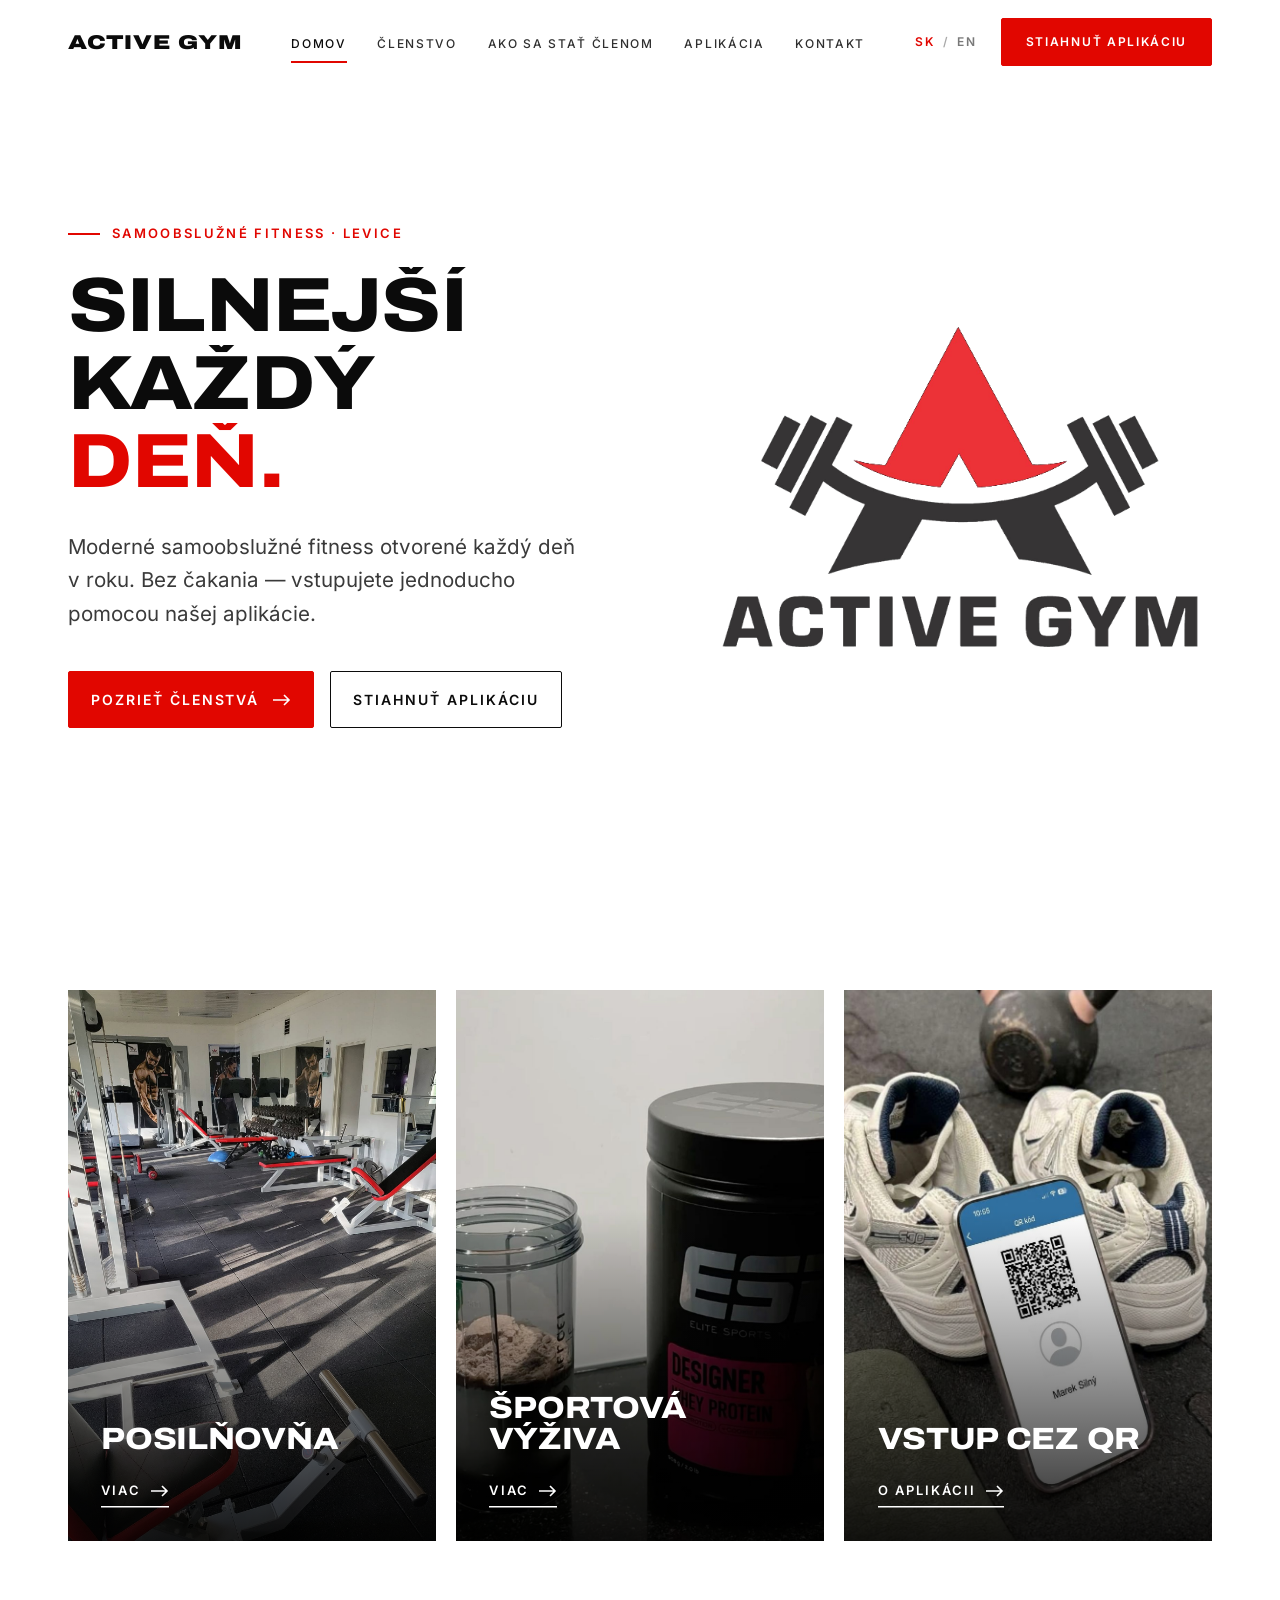
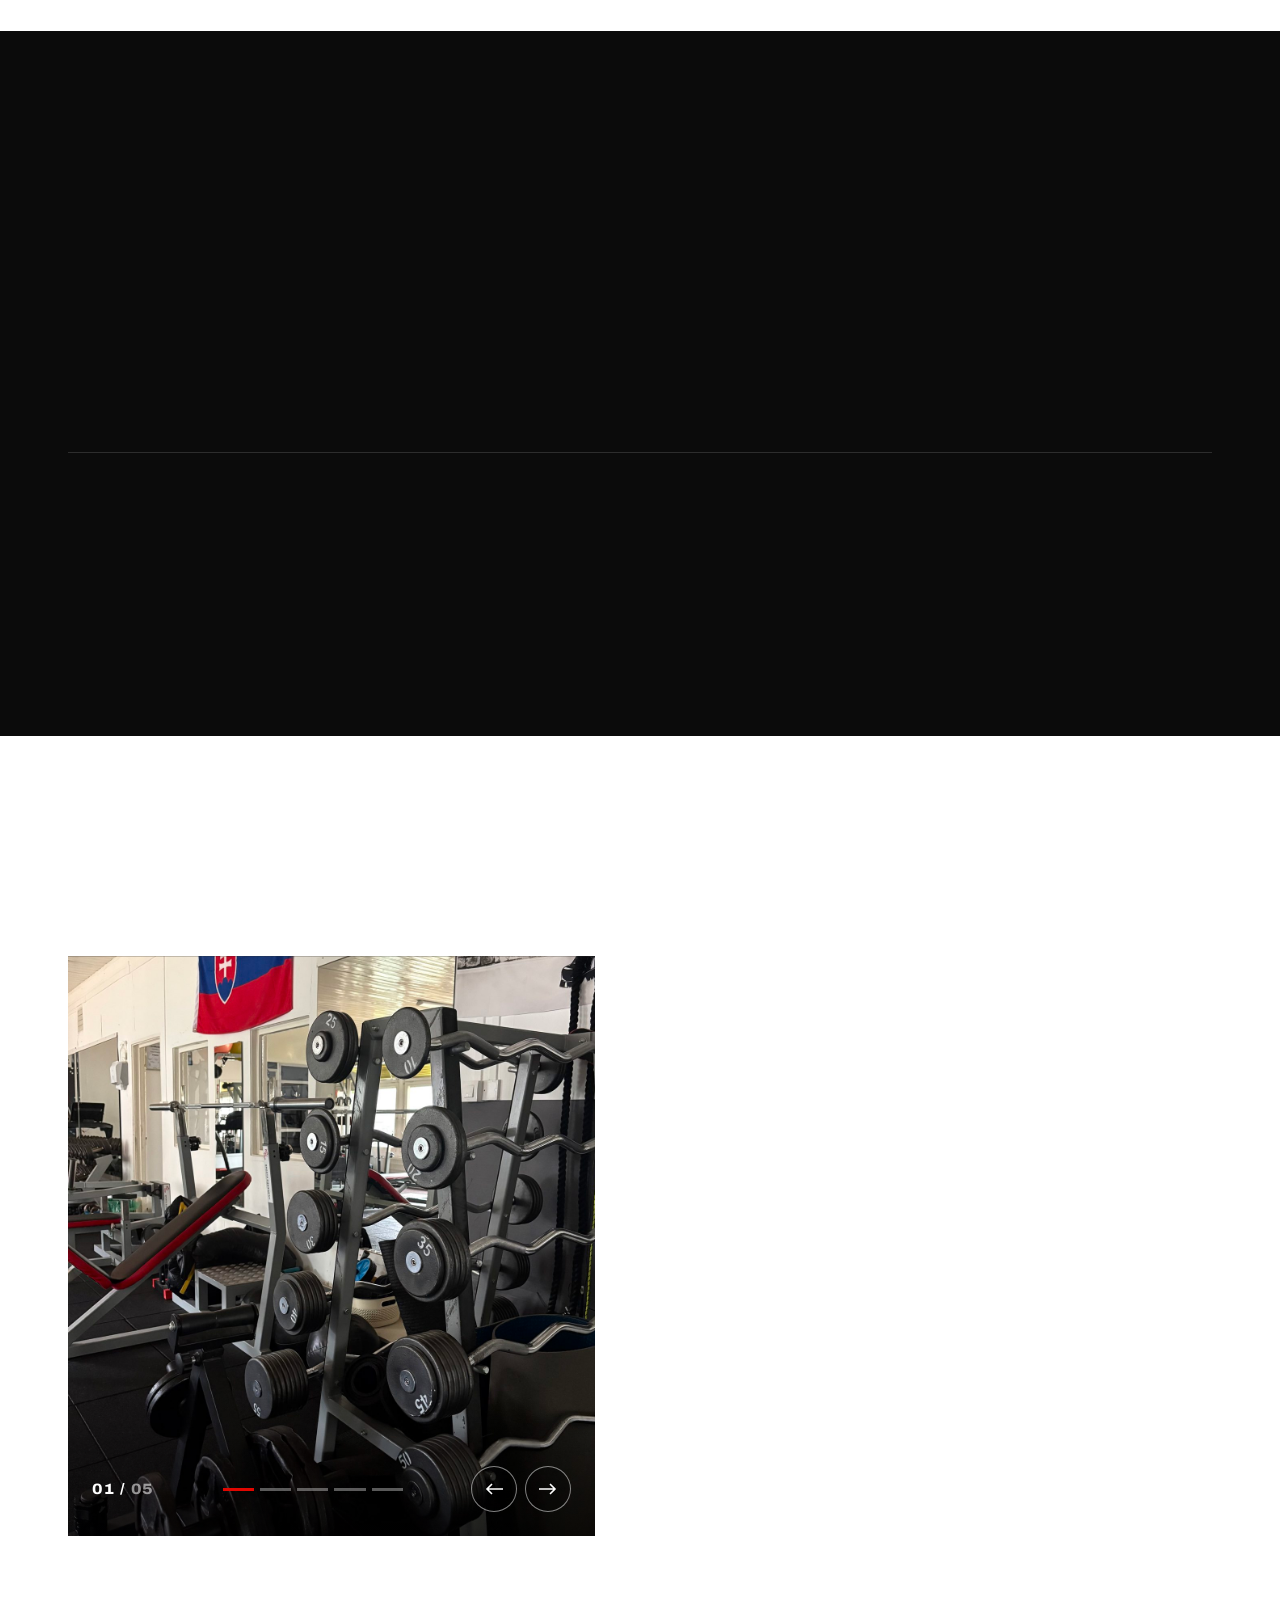
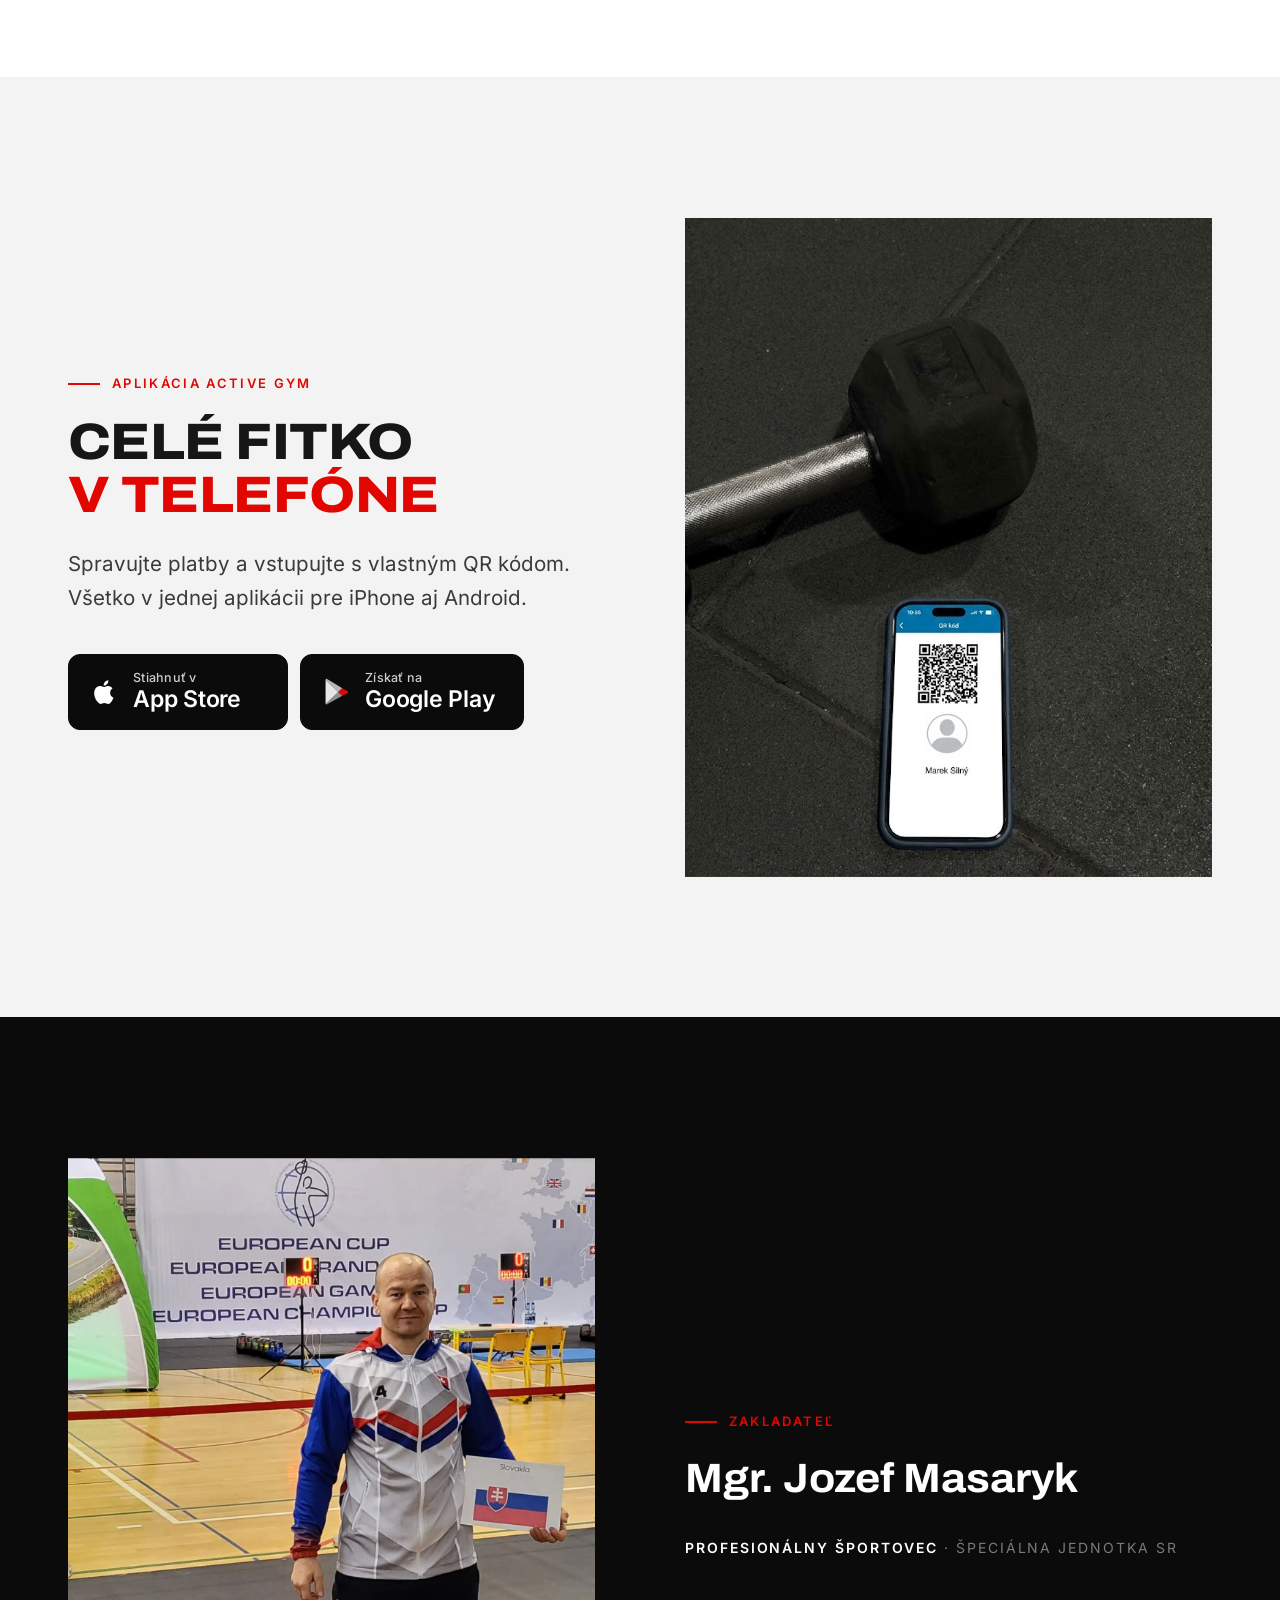
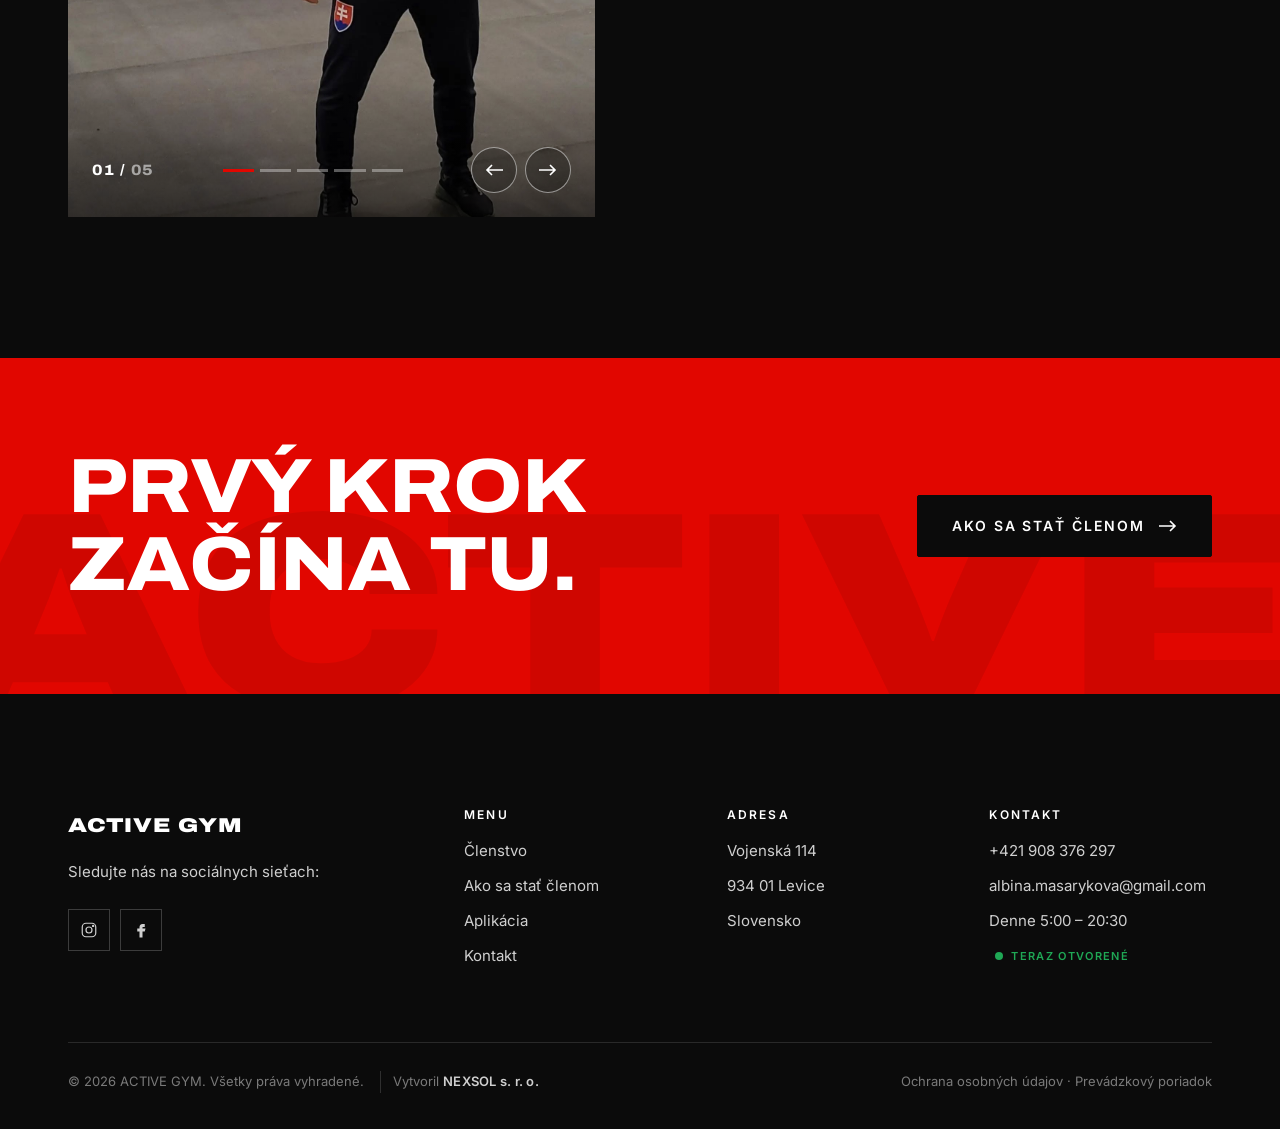
==== index.html @ 4e53a93d "Add favicon, social share image and SEO meta tags" ====
<!DOCTYPE html>
<html lang="sk">
<head>
  <meta charset="UTF-8">
  <meta name="viewport" content="width=device-width, initial-scale=1">
  <title>ACTIVE GYM Levice — Samoobslužné fitness centrum</title>
  <meta name="description" content="Samoobslužné fitness ACTIVE GYM v Leviciach. Otvorené denne 5:00 – 20:30, vstup cez QR kód v aplikácii, moderné stroje a voľné váhy.">
  <link rel="canonical" href="https://activegym.sk/">
  <link rel="alternate" hreflang="sk" href="https://activegym.sk/">
  <link rel="alternate" hreflang="en" href="https://activegym.sk/en/">
  <link rel="alternate" hreflang="x-default" href="https://activegym.sk/">

  <!-- Favicon -->
  <link rel="icon" href="favicon.ico" sizes="48x48">
  <link rel="icon" type="image/png" sizes="32x32" href="images/icons/favicon-32.png">
  <link rel="icon" type="image/png" sizes="16x16" href="images/icons/favicon-16.png">
  <link rel="apple-touch-icon" href="apple-touch-icon.png">
  <link rel="manifest" href="site.webmanifest">
  <meta name="theme-color" content="#0b0b0b">

  <!-- Social sharing -->
  <meta property="og:type" content="website">
  <meta property="og:site_name" content="ACTIVE GYM">
  <meta property="og:locale" content="sk_SK">
  <meta property="og:locale:alternate" content="en_GB">
  <meta property="og:title" content="ACTIVE GYM Levice — Samoobslužné fitness centrum">
  <meta property="og:description" content="Samoobslužné fitness ACTIVE GYM v Leviciach. Otvorené denne 5:00 – 20:30, vstup cez QR kód v aplikácii, moderné stroje a voľné váhy.">
  <meta property="og:url" content="https://activegym.sk/">
  <meta property="og:image" content="https://activegym.sk/images/og-image.jpg">
  <meta property="og:image:width" content="1200">
  <meta property="og:image:height" content="630">
  <meta property="og:image:alt" content="ACTIVE GYM logo">
  <meta name="twitter:card" content="summary_large_image">

  <!-- Google business info -->
  <script type="application/ld+json">
    {
      "@context": "https://schema.org",
      "@type": "ExerciseGym",
      "name": "ACTIVE GYM",
      "url": "https://activegym.sk/",
      "logo": "https://activegym.sk/images/logo.white.png",
      "image": "https://activegym.sk/images/og-image.jpg",
      "telephone": "+421908376297",
      "email": "albina.masarykova@gmail.com",
      "address": {
        "@type": "PostalAddress",
        "streetAddress": "Vojenská 114",
        "postalCode": "934 01",
        "addressLocality": "Levice",
        "addressCountry": "SK"
      },
      "openingHoursSpecification": [
        {
          "@type": "OpeningHoursSpecification",
          "dayOfWeek": [
            "Monday",
            "Tuesday",
            "Wednesday",
            "Thursday",
            "Friday",
            "Saturday",
            "Sunday"
          ],
          "opens": "05:00",
          "closes": "20:30"
        }
      ],
      "sameAs": [
        "https://www.facebook.com/activegymlevice/",
        "https://www.instagram.com/active_gym_levice/"
      ]
    }
  </script>
  <link rel="stylesheet" href="css/style.css">
</head>
<body class="home-light">
  <div class="page-curtain" aria-hidden="true"></div>

  <header class="site-header">
    <div class="container">
        <a href="index.html" class="logo" aria-label="ACTIVE domov">Active Gym</a>
      <nav class="main-nav" aria-label="Main">
        <ul>
          <li><a href="index.html" aria-current="page">Domov</a></li>
          <li><a href="clenstvo.html">Členstvo</a></li>
          <li><a href="ako-sa-stat-clenom.html">Ako sa stať členom</a></li>
          <li><a href="aplikacia.html">Aplikácia</a></li>
          <li><a href="kontakt.html">Kontakt</a></li>
        </ul>
      </nav>
      <div class="header-right">
        <div class="lang-switch" aria-label="Language / Jazyk"><a href="index.html" hreflang="sk" lang="sk" class="is-active" aria-current="true" data-lang="sk">SK</a><span aria-hidden="true">/</span><a href="en/index.html" hreflang="en" lang="en" data-lang="en">EN</a></div>
        <a href="aplikacia.html" class="btn header-cta">Stiahnuť aplikáciu</a>
        <button class="menu-toggle" aria-label="Otvoriť menu" aria-expanded="false">
          <span></span><span></span><span></span>
        </button>
      </div>
    </div>
  </header>

  <div class="mobile-menu">
    <ul>
      <li><a href="index.html" aria-current="page">Domov</a></li>
      <li><a href="clenstvo.html">Členstvo</a></li>
      <li><a href="ako-sa-stat-clenom.html">Ako sa stať členom</a></li>
      <li><a href="aplikacia.html">Aplikácia</a></li>
      <li><a href="kontakt.html">Kontakt</a></li>
    </ul>
    <div class="mobile-meta">
      <div class="lang-switch lang-switch--big" aria-label="Language / Jazyk"><a href="index.html" hreflang="sk" lang="sk" class="is-active" aria-current="true" data-lang="sk">SK</a><span aria-hidden="true">/</span><a href="en/index.html" hreflang="en" lang="en" data-lang="en">EN</a></div>
      <p>Vojenská 114 · Levice</p>
    </div>
  </div>

  <main id="main">
    <!-- HERO -->
    <section class="hero hero--split">
      <div class="media" data-label="hero.jpg">
        <img src="images/logo.white.png" alt="ActiveGym logo">
      </div>
      <div class="container">
        <p class="eyebrow hero-fade">Samoobslužné fitness  ·  Levice</p>
        <h1 class="h-xl">
          <span class="rise"><span>Silnejší</span></span>
          <span class="rise"><span>každý</span></span>
          <span class="rise"><span class="text-red">deň.</span></span>
        </h1>
        <p class="lead hero-fade">Moderné samoobslužné fitness otvorené každý deň v roku. Bez čakania — vstupujete jednoducho pomocou našej aplikácie.</p>
        <div class="hero-actions hero-fade">
          <a href="clenstvo.html" class="btn">Pozrieť členstvá <svg class="arrow" width="18" height="12" viewBox="0 0 18 12" fill="none" aria-hidden="true"><path d="M0 6h16M11 1l5 5-5 5" stroke="currentColor" stroke-width="1.6"/></svg></a>
          <a href="aplikacia.html" class="btn btn--ghost">Stiahnuť aplikáciu</a>
        </div>
      </div>
      <div class="hero-scroll">Scroll</div>
    </section>

    <!-- OFFER TILES -->
    <section class="section section--tight" style="padding-top:10">
      <div class="container">
        <div class="tiles">
          <a href="clenstvo.html" class="tile reveal">
            <div class="media" data-label="tile-gym.jpg"><img src="images/fitko.jpg" alt="Posilňovňa s náradím"></div>
            <div class="tile-body">
              <h3>Posilňovňa</h3>
              <p>Prémiové stroje, voľné váhy, bežecké pásy, veslovací trenažér, eliptický trenažér, bycikel.</p>
              <span class="link-arrow">Viac <svg class="arrow" width="18" height="12" viewBox="0 0 18 12" fill="none" aria-hidden="true"><path d="M0 6h16M11 1l5 5-5 5" stroke="currentColor" stroke-width="1.6"/></svg></span>
            </div>
          </a>
          <a href="clenstvo.html#sportova-vyziva" class="tile reveal" style="--delay:.12s">
            <div class="media" data-label="tile-cardio.jpg"><img src="images/protein.jpg" alt="Športová výživa"></div>
            <div class="tile-body">
              <h3>Športová výživa</h3>
              <p>Proteíny, predtréningovky, proteinové tyčinky, iontové nápoje.</p>
              <span class="link-arrow">Viac <svg class="arrow" width="18" height="12" viewBox="0 0 18 12" fill="none" aria-hidden="true"><path d="M0 6h16M11 1l5 5-5 5" stroke="currentColor" stroke-width="1.6"/></svg></span>
            </div>
          </a>
          <a href="aplikacia.html" class="tile reveal" style="--delay:.24s">
            <div class="media" data-label="tile-entry.jpg"><img src="images/img-01.jpeg" alt="Mobil s QR kodom"></div>
            <div class="tile-body">
              <h3>Vstup cez QR</h3>
              <p>Otvorte aplikáciu, priložte QR kód k čítačke a trénujte. Žiadne čakanie.</p>
              <span class="link-arrow">O aplikácii <svg class="arrow" width="18" height="12" viewBox="0 0 18 12" fill="none" aria-hidden="true"><path d="M0 6h16M11 1l5 5-5 5" stroke="currentColor" stroke-width="1.6"/></svg></span>
            </div>
          </a>
        </div>
      </div>
    </section>

    <!-- STATS -->
    <section class="section section--dark">
      <div class="container">
        <div class="section-head">
          <div>
            <p class="eyebrow reveal">ACTIVE GYM</p>
            <h2 class="h-lg reveal" style="--delay:.1s">Trénujte<br>po svojom.</h2>
          </div>
          <p class="lead reveal" style="--delay:.2s">Otvorené každý deň v roku aj cez sviatky.</p>
        </div>
        <div class="stats">
          <div class="stat reveal"><div class="stat-num"><span data-count="365">365</span></div><div class="stat-label">Dní v roku</div></div>
          <div class="stat reveal" style="--delay:.1s"><div class="stat-num"><span data-count="7">7</span></div><div class="stat-label">Dní v týždni</div></div>
          <div class="stat reveal" style="--delay:.2s"><div class="stat-num">5:00</div><div class="stat-label">Otvárame každé ráno</div></div>
          <div class="stat reveal" style="--delay:.3s"><div class="stat-num">20:30</div><div class="stat-label">Posledný vstup večer</div></div>
        </div>
      </div>
    </section>

    <!-- FEATURE: FACILITIES -->
    <section class="section">
      <div class="container feature">
          <div class="gallery reveal-img" data-gallery tabindex="0" role="region" aria-roledescription="carousel" aria-label="Galéria — vybavenie fitka">
            <div class="gallery-slide media is-active" data-label="facilities-1.jpg"><img src="images/fitko.jpeg" alt="Posilňovňa"></div>
            <div class="gallery-slide media" data-label="facilities-2.jpg"><img src="images/vahy.jpeg" alt="Stroje Panatta a Vita"></div>
            <div class="gallery-slide media" data-label="facilities-3.jpg"><img src="images/pas.jpeg" alt="Kardio zóna"></div>
            <div class="gallery-slide media" data-label="facilities-4.jpg"><img src="images/legs.jpeg" alt="Šatne"></div>
            <div class="gallery-slide media" data-label="facilities-5.jpg"><img src="images/satna.jpeg" alt="Priestory fitka"></div>
            <div class="gallery-ui">
              <div class="gallery-count"><span data-gallery-current>01</span> / <span data-gallery-total>05</span></div>
              <div class="gallery-dots">
              <button type="button" class="gallery-dot is-active" aria-label="Fotka 1"></button>
              <button type="button" class="gallery-dot" aria-label="Fotka 2"></button>
              <button type="button" class="gallery-dot" aria-label="Fotka 3"></button>
              <button type="button" class="gallery-dot" aria-label="Fotka 4"></button>
              <button type="button" class="gallery-dot" aria-label="Fotka 5"></button>
              </div>
              <div class="gallery-arrows">
                <button type="button" class="gallery-btn gallery-btn--prev" data-gallery-prev aria-label="Predchádzajúca fotka"><svg width="18" height="12" viewBox="0 0 18 12" fill="none" aria-hidden="true"><path d="M0 6h16M11 1l5 5-5 5" stroke="currentColor" stroke-width="1.6"/></svg></button>
                <button type="button" class="gallery-btn" data-gallery-next aria-label="Ďalšia fotka"><svg width="18" height="12" viewBox="0 0 18 12" fill="none" aria-hidden="true"><path d="M0 6h16M11 1l5 5-5 5" stroke="currentColor" stroke-width="1.6"/></svg></button>
              </div>
            </div>
          </div>
        <div class="feature-text">
          <p class="eyebrow reveal">Vybavenie</p>
          <h2 class="h-md reveal" style="--delay:.1s">Všetko, čo potrebujete.</h2>
          <p class="lead reveal" style="--delay:.15s"><strong>Prémiové stroje Panatta a Vita</strong></p>
          <ul class="check-list reveal" style="--delay:.2s">
            <li>Zóna voľných váh so stojanmi</li>
            <li>Prémiové posilňovacie stroje Panatta a Vita</li>
            <li>Kardio zóna: bežecké pásy, veslovací trenažér, eliptický trenažér, bicykel</li>
            <li>Šatne so sprchami a uzamykateľnými skrinkami</li>
            <li>Parkovanie pred fitkom, výborná dostupnosť MHD</li>
          </ul>
          <a href="clenstvo.html" class="btn btn--dark reveal" style="--delay:.25s">Pozrieť členstvá <svg class="arrow" width="18" height="12" viewBox="0 0 18 12" fill="none" aria-hidden="true"><path d="M0 6h16M11 1l5 5-5 5" stroke="currentColor" stroke-width="1.6"/></svg></a>
        </div>
      </div>
    </section>

    <!-- APP TEASER -->
    <section class="section section--grey">
      <div class="container feature feature--reverse">
        <div class="feature-media media reveal-img" data-label="app-in-hand.jpg">
          <img src="images/img-02.jpeg" alt="Telefón s aplikáciou ACTIVE GYM">
        </div>
        <div class="feature-text">
          <p class="eyebrow reveal">Aplikácia ACTIVE GYM</p>
          <h2 class="h-md reveal" style="--delay:.1s">Celé fitko <span class="text-red"><br>v telefóne</span></h2>
          <p class="lead reveal" style="--delay:.15s">Spravujte platby a vstupujte s vlastným QR kódom. Všetko v jednej aplikácii pre iPhone aj Android.</p>
          <div class="reveal" style="--delay:.2s">
          <div class="store-buttons">
            <!-- Replace href="#" with your real App Store / Google Play links -->
            <a href="https://apps.apple.com/sk/app/active-gym-levice/id6466147681" class="store-btn" aria-label="App Store"><svg width="22" height="22" viewBox="0 0 24 24" fill="currentColor" aria-hidden="true"><path d="M16.4 12.6c0-2.5 2-3.7 2.1-3.8-1.2-1.7-3-1.9-3.6-2-1.5-.2-3 .9-3.8.9-.8 0-2-.9-3.3-.8-1.7 0-3.3 1-4.2 2.5-1.8 3.1-.5 7.7 1.3 10.2.9 1.2 1.9 2.6 3.2 2.6 1.3-.1 1.8-.8 3.3-.8 1.6 0 2 .8 3.4.8 1.4 0 2.3-1.3 3.1-2.5 1-1.4 1.4-2.8 1.4-2.9-.1 0-2.9-1.1-2.9-4.2zM13.9 5.1c.7-.9 1.2-2 1-3.2-1 0-2.2.7-3 1.5-.6.7-1.2 1.9-1 3.1 1.1.1 2.3-.6 3-1.4z"/></svg><span><small>Stiahnuť v</small>App Store</span></a>
            <a href="https://play.google.com/store/apps/details?id=com.clubspire.android.activegymlevice&pcampaignid=web_share" class="store-btn" aria-label="Google Play"><svg width="20" height="22" viewBox="0 0 20 22" fill="none" aria-hidden="true"><path d="M1 1.5v19l10-9.5L1 1.5z" fill="#fff" opacity=".9"/><path d="M1 1.5l10 9.5 3.2-3L2.2.8C1.7.5 1.2.8 1 1.5z" fill="#fff" opacity=".7"/><path d="M1 20.5l10-9.5 3.2 3-12 6.7c-.5.3-1 .2-1.2-.2z" fill="#fff" opacity=".55"/><path d="M14.2 8l3.9 2.2c.8.5.8 1.2 0 1.7L14.2 14 11 11l3.2-3z" fill="#e10600"/></svg><span><small>Získať na</small>Google Play</span></a>
          </div>
          </div>
        </div>
      </div>
    </section>

    <!-- FOUNDER -->
    <section class="section section--dark founder">
      <div class="container feature">
          <div class="gallery reveal-img" data-gallery tabindex="0" role="region" aria-roledescription="carousel" aria-label="Galéria — zakladateľ">
            <div class="gallery-slide media is-active" data-label="founder-1.jpg"><img src="images/dodo.jpg" alt="Jozef Masaryk"></div>
            <div class="gallery-slide media" data-label="founder-2.jpg"><img src="images/dodo2.jpg" alt="Jozef Masaryk"></div>
            <div class="gallery-slide media" data-label="founder-3.jpg"><img src="images/medaila.jpeg" alt="Jozef Masaryk"></div>
            <div class="gallery-slide media" data-label="founder-4.jpg"><img src="images/diplom.jpeg" alt="Jozef Masaryk"></div>
            <div class="gallery-slide media" data-label="founder-5.jpg"><img src="images/jednotka.jpeg" alt="Jozef Masaryk"></div>
            <div class="gallery-ui">
              <div class="gallery-count"><span data-gallery-current>01</span> / <span data-gallery-total>05</span></div>
              <div class="gallery-dots">
              <button type="button" class="gallery-dot is-active" aria-label="Fotka 1"></button>
              <button type="button" class="gallery-dot" aria-label="Fotka 2"></button>
              <button type="button" class="gallery-dot" aria-label="Fotka 3"></button>
              <button type="button" class="gallery-dot" aria-label="Fotka 4"></button>
              <button type="button" class="gallery-dot" aria-label="Fotka 5"></button>
              </div>
              <div class="gallery-arrows">
                <button type="button" class="gallery-btn gallery-btn--prev" data-gallery-prev aria-label="Predchádzajúca fotka"><svg width="18" height="12" viewBox="0 0 18 12" fill="none" aria-hidden="true"><path d="M0 6h16M11 1l5 5-5 5" stroke="currentColor" stroke-width="1.6"/></svg></button>
                <button type="button" class="gallery-btn" data-gallery-next aria-label="Ďalšia fotka"><svg width="18" height="12" viewBox="0 0 18 12" fill="none" aria-hidden="true"><path d="M0 6h16M11 1l5 5-5 5" stroke="currentColor" stroke-width="1.6"/></svg></button>
              </div>
            </div>
          </div>
        <div>
          <p class="eyebrow reveal">Zakladateľ</p>
          <blockquote class="quote reveal" style="--delay:.1s">Mgr. Jozef Masaryk</blockquote>
          <p class="quote-author reveal" style="--delay:.2s"><strong>Profesionálny športovec</strong> · Špeciálna jednotka SR</p>
        </div>
      </div>
    </section>

    <!-- CTA -->
    <section class="cta-band section--tight">
      <div class="container">
        <h2 class="h-lg reveal">Prvý krok<br>začína tu.</h2>
        <a href="ako-sa-stat-clenom.html" class="btn reveal" style="--delay:.15s">Ako sa stať členom <svg class="arrow" width="18" height="12" viewBox="0 0 18 12" fill="none" aria-hidden="true"><path d="M0 6h16M11 1l5 5-5 5" stroke="currentColor" stroke-width="1.6"/></svg></a>
      </div>
    </section>

  </main>

  <footer class="site-footer">
    <div class="container">
      <div class="footer-top">
        <div>
          <a href="index.html" class="logo">Active Gym</a>
          <p>Sledujte nás na sociálnych sieťach:</p>
          <div class="socials">
            <a href="https://www.instagram.com/active_gym_levice/" aria-label="Instagram"><svg width="18" height="18" viewBox="0 0 24 24" fill="none" stroke="currentColor" stroke-width="1.6"><rect x="3" y="3" width="18" height="18" rx="5"/><circle cx="12" cy="12" r="4"/><circle cx="17.5" cy="6.5" r="0.8" fill="currentColor"/></svg></a>
            <a href="https://www.facebook.com/activegymlevice/" aria-label="Facebook"><svg width="18" height="18" viewBox="0 0 24 24" fill="currentColor"><path d="M14 8h3V4h-3c-2.8 0-4 1.8-4 4.3V10H7v4h3v8h4v-8h3l1-4h-4V8.6c0-.4.3-.6 1-.6z"/></svg></a>
          </div>
        </div>
        <div>
          <h4>Menu</h4>
          <ul>
            <li><a href="clenstvo.html">Členstvo</a></li>
            <li><a href="ako-sa-stat-clenom.html">Ako sa stať členom</a></li>
            <li><a href="aplikacia.html">Aplikácia</a></li>
            <li><a href="kontakt.html">Kontakt</a></li>
          </ul>
        </div>
        <div>
          <h4>Adresa</h4>
          <ul>
            <li>Vojenská 114</li>
            <li>934 01 Levice</li>
            <li>Slovensko</li>
          </ul>
        </div>
        <div>
          <h4>Kontakt</h4>
          <ul>
            <li><a href="tel:+421908376297">+421 908 376 297</a></li>
            <li><a href="mailto:albina.masarykova@gmail.com">albina.masarykova@gmail.com</a></li>
            <li>Denne 5:00 – 20:30</li>
            <li><span class="open-status" data-open-status></span></li>
          </ul>
        </div>
      </div>
      <div class="footer-bottom">
        <span>© <span data-year>2026</span> ACTIVE GYM. Všetky práva vyhradené. <span class="footer-credit">Vytvoril <strong>NEXSOL s. r. o.</strong></span></span>
        <span><a href="ochrana-osobnych-udajov.html">Ochrana osobných údajov</a> · <a href="#">Prevádzkový poriadok</a></span>
      </div>
    </div>
  </footer>

  <script src="js/main.js"></script>
  <script src="js/gallery.js"></script>
</body>
</html>
---- css/style.css ----
/* ===== Fonts (self-hosted: no Google, no cookies) ===== */
/* Archivo — headlines */
@font-face {
  font-family: "Archivo";
  font-style: normal;
  font-weight: 100 900;
  font-stretch: 62% 125%;
  font-display: swap;
  src: url("../fonts/archivo-latin-ext-wdth-normal.woff2") format("woff2");
  unicode-range: U+0100-02BA,U+02BD-02C5,U+02C7-02CC,U+02CE-02D7,U+02DD-02FF,U+0304,U+0308,U+0329,U+1D00-1DBF,U+1E00-1E9F,U+1EF2-1EFF,U+2020,U+20A0-20AB,U+20AD-20C0,U+2113,U+2C60-2C7F,U+A720-A7FF;
}
@font-face {
  font-family: "Archivo";
  font-style: normal;
  font-weight: 100 900;
  font-stretch: 62% 125%;
  font-display: swap;
  src: url("../fonts/archivo-latin-wdth-normal.woff2") format("woff2");
  unicode-range: U+0000-00FF,U+0131,U+0152-0153,U+02BB-02BC,U+02C6,U+02DA,U+02DC,U+0304,U+0308,U+0329,U+2000-206F,U+20AC,U+2122,U+2191,U+2193,U+2212,U+2215,U+FEFF,U+FFFD;
}
/* Inter — body text */
@font-face {
  font-family: "Inter";
  font-style: normal;
  font-weight: 100 900;
  font-display: swap;
  src: url("../fonts/inter-latin-ext-wght-normal.woff2") format("woff2");
  unicode-range: U+0100-02BA,U+02BD-02C5,U+02C7-02CC,U+02CE-02D7,U+02DD-02FF,U+0304,U+0308,U+0329,U+1D00-1DBF,U+1E00-1E9F,U+1EF2-1EFF,U+2020,U+20A0-20AB,U+20AD-20C0,U+2113,U+2C60-2C7F,U+A720-A7FF;
}
@font-face {
  font-family: "Inter";
  font-style: normal;
  font-weight: 100 900;
  font-display: swap;
  src: url("../fonts/inter-latin-wght-normal.woff2") format("woff2");
  unicode-range: U+0000-00FF,U+0131,U+0152-0153,U+02BB-02BC,U+02C6,U+02DA,U+02DC,U+0304,U+0308,U+0329,U+2000-206F,U+20AC,U+2122,U+2191,U+2193,U+2212,U+2215,U+FEFF,U+FFFD;
}
/* =========================================================
   ACTIVE — Gym Centre
   Colors: red / black / white. Mood: professional, simple, modern.
   Edit the tokens below to change the whole site at once.
   ========================================================= */

:root {
  --red: #e10600;
  --red-dark: #b30500;
  --black: #0b0b0b;
  --ink: #161616;
  --grey-900: #1e1e1e;
  --grey-700: #3a3a3a;
  --grey-500: #7a7a7a;
  --grey-300: #cfcfcf;
  --grey-100: #f3f3f3;
  --white: #ffffff;

  --font-head: "Archivo", "Helvetica Neue", Arial, sans-serif;
  --font-body: "Inter", "Helvetica Neue", Arial, sans-serif;

  --container: 1240px;
  --gutter: clamp(16px, 4vw, 48px);
  --radius: 2px;

  --ease: cubic-bezier(0.22, 1, 0.36, 1);      /* smooth "ease-out-quint" */
  --ease-in-out: cubic-bezier(0.65, 0, 0.35, 1);
  --dur: 0.9s;
  --header-h: 84px;
}

/* ---------- Reset ---------- */
*, *::before, *::after { box-sizing: border-box; }
html { -webkit-text-size-adjust: 100%; scroll-padding-top: var(--header-h); }
body {
  margin: 0;
  font-family: var(--font-body);
  font-size: 17px;
  line-height: 1.65;
  color: var(--ink);
  background: var(--white);
  -webkit-font-smoothing: antialiased;
  overflow-x: hidden;
}
img { display: block; max-width: 100%; }
a { color: inherit; text-decoration: none; }
button, input, select, textarea { font: inherit; color: inherit; }
ul { list-style: none; margin: 0; padding: 0; }
h1, h2, h3, h4 {
  font-family: var(--font-head);
  font-weight: 800;
  font-stretch: 112%;
  line-height: 1.02;
  letter-spacing: -0.01em;
  margin: 0;
  text-transform: uppercase;
}
p { margin: 0 0 1em; }
::selection { background: var(--red); color: var(--white); }

/* ---------- Page transition (fade between pages) ---------- */
.page-curtain {
  position: fixed;
  inset: 0;
  background: var(--black);
  z-index: 1000;
  pointer-events: none;
  opacity: 1;
  transition: opacity 0.7s var(--ease);
}
body.is-loaded .page-curtain { opacity: 0; }
body.is-leaving .page-curtain { opacity: 1; transition-duration: 0.45s; }

/* ---------- Layout helpers ---------- */
.container {
  width: 100%;
  max-width: var(--container);
  margin: 0 auto;
  padding: 0 var(--gutter);
}
.section { padding: clamp(80px, 11vw, 150px) 0; }
.section--dark { background: var(--black); color: var(--white); }
.section--grey { background: var(--grey-100); }
.section--tight { padding: clamp(56px, 7vw, 96px) 0; }

.eyebrow {
  display: inline-flex;
  align-items: center;
  gap: 12px;
  font-family: var(--font-body);
  font-size: 13px;
  font-weight: 600;
  letter-spacing: 0.18em;
  text-transform: uppercase;
  color: var(--red);
  margin-bottom: 22px;
}
.eyebrow::before {
  content: "";
  width: 32px;
  height: 2px;
  background: currentColor;
}
.h-xl { font-size: clamp(48px, 9vw, 128px); }
.h-lg { font-size: clamp(38px, 6vw, 80px); }
.h-md { font-size: clamp(30px, 4vw, 52px); }
.h-sm { font-size: clamp(22px, 2.2vw, 28px); }
.lead { font-size: clamp(18px, 1.6vw, 21px); color: var(--grey-700); max-width: 640px; }
.section--dark .lead { color: var(--grey-300); }
.text-red { color: var(--red); }

.section-head {
  display: flex;
  justify-content: space-between;
  align-items: flex-end;
  gap: 32px;
  flex-wrap: wrap;
  margin-bottom: clamp(40px, 6vw, 72px);
}
.section-head .lead { margin: 0; }

/* ---------- Buttons ---------- */
.btn {
  position: relative;
  display: inline-flex;
  align-items: center;
  gap: 14px;
  padding: 18px 34px;
  font-size: 14px;
  font-weight: 600;
  letter-spacing: 0.14em;
  text-transform: uppercase;
  border: 1.5px solid var(--red);
  background: var(--red);
  color: var(--white);
  border-radius: var(--radius);
  cursor: pointer;
  overflow: hidden;
  isolation: isolate;
  transition: color 0.5s var(--ease), border-color 0.5s var(--ease);
}
.btn::before {
  content: "";
  position: absolute;
  inset: 0;
  background: var(--black);
  transform: scaleX(0);
  transform-origin: right;
  transition: transform 0.6s var(--ease);
  z-index: -1;
}
.btn:hover::before { transform: scaleX(1); transform-origin: left; }
.btn:hover { border-color: var(--black); }
.btn .arrow { transition: transform 0.5s var(--ease); }
.btn:hover .arrow { transform: translateX(5px); }

.btn--ghost { background: transparent; color: var(--white); border-color: rgba(255,255,255,0.6); }
.btn--ghost::before { background: var(--white); }
.btn--ghost:hover { color: var(--black); border-color: var(--white); }

.btn--dark { background: var(--black); border-color: var(--black); }
.btn--dark::before { background: var(--red); }
.btn--dark:hover { border-color: var(--red); }

.section--dark .btn:hover::before,
.hero .btn:not(.btn--ghost):hover::before { background: var(--white); }
.section--dark .btn:not(.btn--ghost):hover,
.hero .btn:not(.btn--ghost):hover { color: var(--black); border-color: var(--white); }

.link-arrow {
  display: inline-flex;
  align-items: center;
  gap: 10px;
  font-size: 13px;
  font-weight: 600;
  letter-spacing: 0.16em;
  text-transform: uppercase;
  padding-bottom: 6px;
  background: linear-gradient(currentColor, currentColor) left bottom / 100% 1.5px no-repeat;
  transition: background-size 0.6s var(--ease), color 0.4s var(--ease);
}
.link-arrow:hover { background-size: 0 1.5px; background-position: right bottom; color: var(--red); }

/* ---------- Header ---------- */
.site-header {
  position: fixed;
  top: 0; left: 0; right: 0;
  z-index: 100;
  height: var(--header-h);
  color: var(--white);
  transition: background-color 0.6s var(--ease), height 0.6s var(--ease),
              transform 0.6s var(--ease), box-shadow 0.6s var(--ease);
}
.site-header.is-scrolled {
  background: rgba(11, 11, 11, 0.94);
  backdrop-filter: blur(10px);
  -webkit-backdrop-filter: blur(10px);
  height: 68px;
  box-shadow: 0 1px 0 rgba(255,255,255,0.06);
}
.site-header.is-hidden { transform: translateY(-100%); }
.site-header .container {
  height: 100%;
  display: flex;
  align-items: center;
  justify-content: space-between;
  gap: 24px;
}
.logo {
  font-family: var(--font-head);
  font-weight: 900;
  font-stretch: 125%;
  font-size: 20px;
  letter-spacing: 0.04em;
  text-transform: uppercase;
  display: inline-flex;
  align-items: baseline;
  gap: 2px;
}
.logo span { color: var(--red); }

.main-nav ul { display: flex; gap: clamp(17px, 2.4vw, 38px); }
.main-nav a {
  position: relative;
  font-size: 12px;
  font-weight: 500;
  letter-spacing: 0.14em;
  text-transform: uppercase;
  box-sizing: border-box;
  padding: 12px 0;
  opacity: 0.85;
  transition: opacity 0.4s var(--ease);
}
.main-nav a::after {
  content: "";
  position: absolute;
  left: 0; right: 0; bottom: 0;
  height: 2px;
  background: var(--red);
  transform: scaleX(0);
  transform-origin: right;
  transition: transform 0.55s var(--ease);
}
.main-nav a:hover, .main-nav a[aria-current="page"] { opacity: 1; }
.main-nav a:hover::after, .main-nav a[aria-current="page"]::after {
  transform: scaleX(1);
  transform-origin: left;
}
.header-cta { padding: 13px 24px; font-size: 12px; }

.menu-toggle {
  display: none;
  width: 44px; height: 44px;
  background: none;
  border: 0;
  cursor: pointer;
  position: relative;
  z-index: 120;
}
.menu-toggle span {
  position: absolute;
  left: 10px; right: 10px;
  height: 2px;
  background: var(--white);
  transition: transform 0.5s var(--ease), opacity 0.3s var(--ease), top 0.5s var(--ease);
}
.menu-toggle span:nth-child(1) { top: 16px; }
.menu-toggle span:nth-child(2) { top: 21px; }
.menu-toggle span:nth-child(3) { top: 26px; }
body.menu-open .menu-toggle span:nth-child(1) { top: 21px; transform: rotate(45deg); }
body.menu-open .menu-toggle span:nth-child(2) { opacity: 0; }
body.menu-open .menu-toggle span:nth-child(3) { top: 21px; transform: rotate(-45deg); }

/* Mobile menu overlay */
.mobile-menu {
  position: fixed;
  inset: 0;
  z-index: 110;
  background: var(--black);
  color: var(--white);
  display: flex;
  flex-direction: column;
  justify-content: center;
  padding: 100px var(--gutter) 40px;
  clip-path: inset(0 0 100% 0);
  transition: clip-path 0.8s var(--ease-in-out);
  visibility: hidden;
}
body.menu-open .mobile-menu { clip-path: inset(0 0 0 0); visibility: visible; }
.mobile-menu li {
  overflow: hidden;
}
.mobile-menu a {
  display: block;
  font-family: var(--font-head);
  font-weight: 800;
  font-stretch: 112%;
  text-transform: uppercase;
  font-size: clamp(34px, 9vw, 54px);
  line-height: 1.15;
  transform: translateY(100%);
  transition: transform 0.7s var(--ease), color 0.3s;
}
.mobile-menu a:hover, .mobile-menu a[aria-current="page"] { color: var(--red); }
body.menu-open .mobile-menu a { transform: translateY(0); }
body.menu-open .mobile-menu li:nth-child(2) a { transition-delay: 0.06s; }
body.menu-open .mobile-menu li:nth-child(3) a { transition-delay: 0.12s; }
body.menu-open .mobile-menu li:nth-child(4) a { transition-delay: 0.18s; }
body.menu-open .mobile-menu li:nth-child(5) a { transition-delay: 0.24s; }
body.menu-open .mobile-menu li:nth-child(6) a { transition-delay: 0.30s; }
.mobile-menu .mobile-meta {
  margin-top: 48px;
  color: var(--grey-500);
  font-size: 15px;
  opacity: 0;
  transition: opacity 0.6s var(--ease) 0.35s;
}
body.menu-open .mobile-menu .mobile-meta { opacity: 1; }
body.menu-open { overflow: hidden; }

/* Pages with a light top (no hero image) get a dark header from the start */
body.header-solid .site-header { background: var(--black); }

/* ---------- Photo slots (real photos only) ----------
   Each .media box shows a labelled placeholder until you put a
   photo with the matching file name into the /images folder. */
.media {
  position: relative;
  overflow: hidden;
  background:
    repeating-linear-gradient(135deg, rgba(255,255,255,0.025) 0 14px, transparent 14px 28px),
    var(--grey-900);
}
.media::after {
  content: "PHOTO — " attr(data-label);
  position: absolute;
  inset: 0;
  display: grid;
  place-items: center;
  text-align: center;
  padding: 16px;
  font-size: 11px;
  font-weight: 600;
  letter-spacing: 0.2em;
  color: rgba(255,255,255,0.35);
  pointer-events: none;
}
.media img {
  position: absolute;
  inset: 0;
  width: 100%;
  height: 100%;
  object-fit: cover;
  z-index: 1;
  transition: transform 1.4s var(--ease), opacity 0.8s var(--ease);
}
.media img.is-missing { display: none; }

/* ---------- Hero ---------- */
.hero {
  position: relative;
  min-height: 100vh;
  min-height: 100svh;
  display: flex;
  align-items: flex-end;
  color: var(--white);
  background: var(--black);
  overflow: hidden;
}
.hero .media {
  position: absolute;
  inset: 0;
}
.hero .media img {
  transform: scale(1.12);
  transition: transform 2.6s var(--ease);
}
body.is-loaded .hero .media img { transform: scale(1); }
.hero::before {
  content: "";
  position: absolute;
  inset: 0;
  z-index: 2;
  background:
    linear-gradient(180deg, rgba(0,0,0,0.55) 0%, rgba(0,0,0,0) 30%),
    linear-gradient(0deg, rgba(0,0,0,0.85) 0%, rgba(0,0,0,0.25) 55%, rgba(0,0,0,0.1) 100%);
}
.hero .container {
  position: relative;
  z-index: 3;
  padding-bottom: clamp(56px, 9vh, 110px);
  padding-top: calc(var(--header-h) + 40px);
}
.hero .h-xl { max-width: 11ch; }
.hero .lead { color: rgba(255,255,255,0.82); margin: 28px 0 40px; }
.hero-actions { display: flex; gap: 16px; flex-wrap: wrap; }
.hero-scroll {
  position: absolute;
  right: var(--gutter);
  bottom: clamp(56px, 9vh, 110px);
  z-index: 3;
  writing-mode: vertical-rl;
  font-size: 11px;
  letter-spacing: 0.3em;
  text-transform: uppercase;
  color: rgba(255,255,255,0.7);
  display: flex;
  align-items: center;
  gap: 16px;
}
.hero-scroll::after {
  content: "";
  width: 1.5px;
  height: 64px;
  background: linear-gradient(var(--white), transparent);
  animation: scrollLine 2.4s var(--ease-in-out) infinite;
  transform-origin: top;
}
@keyframes scrollLine {
  0% { transform: scaleY(0); opacity: 1; }
  60% { transform: scaleY(1); opacity: 1; }
  100% { transform: scaleY(1); opacity: 0; }
}

/* Smaller hero for inner pages */
.page-hero { min-height: 72vh; min-height: 72svh; }
.page-hero .h-xl { font-size: clamp(44px, 8vw, 110px); max-width: 14ch; }

/* Hero entrance (line-by-line rise) */
.rise { display: block; overflow: hidden; }
.rise > span {
  display: block;
  transform: translateY(105%);
  transition: transform 1.2s var(--ease);
}
body.is-loaded .rise > span { transform: translateY(0); }
body.is-loaded .rise:nth-child(2) > span { transition-delay: 0.1s; }
body.is-loaded .rise:nth-child(3) > span { transition-delay: 0.2s; }
.hero-fade {
  opacity: 0;
  transform: translateY(20px);
  transition: opacity 1.1s var(--ease) 0.45s, transform 1.1s var(--ease) 0.45s;
}
body.is-loaded .hero-fade { opacity: 1; transform: none; }

/* ---------- Scroll reveal ---------- */
.reveal {
  opacity: 0;
  transform: translateY(40px);
  transition: opacity var(--dur) var(--ease), transform var(--dur) var(--ease);
  transition-delay: var(--delay, 0s);
}
.reveal.is-visible { opacity: 1; transform: none; }

.reveal-img { clip-path: inset(12% 0 0 0); transition: clip-path 1.4s var(--ease); }
.reveal-img img { transform: scale(1.15); transition: transform 1.8s var(--ease); }
.reveal-img.is-visible { clip-path: inset(0 0 0 0); }
.reveal-img.is-visible img { transform: scale(1); }

/* ---------- Intro statement ---------- */
.statement {
  font-family: var(--font-head);
  font-weight: 700;
  font-stretch: 105%;
  text-transform: none;
  font-size: clamp(28px, 3.8vw, 52px);
  line-height: 1.18;
  letter-spacing: -0.015em;
  max-width: 22ch;
}
.statement em { font-style: normal; color: var(--red); }
.split {
  display: grid;
  grid-template-columns: 1.3fr 1fr;
  gap: clamp(40px, 7vw, 120px);
  align-items: end;
}

/* ---------- Offer cards (tall photo tiles) ---------- */
.tiles {
  display: grid;
  grid-template-columns: repeat(3, 1fr);
  gap: clamp(12px, 1.6vw, 24px);
}
.tile {
  position: relative;
  display: block;
  color: var(--white);
  overflow: hidden;
  aspect-ratio: 2 / 3;
}
.tile .media { position: absolute; inset: 0; }
.tile::before {
  content: "";
  position: absolute;
  inset: 0;
  z-index: 2;
  background: linear-gradient(0deg, rgba(0,0,0,0.85) 0%, rgba(0,0,0,0) 60%);
  transition: background-color 0.8s var(--ease);
}
.tile-body {
  position: absolute;
  left: 0; right: 0; bottom: 0;
  z-index: 3;
  padding: clamp(22px, 2.6vw, 36px);
}
.tile-body h3 { font-size: clamp(24px, 2.4vw, 34px); margin-bottom: 12px; }
.tile-body p {
  color: rgba(255,255,255,0.8);
  font-size: 15px;
  max-height: 0;
  opacity: 0;
  overflow: hidden;
  transition: max-height 0.8s var(--ease), opacity 0.6s var(--ease), margin 0.8s var(--ease);
  margin: 0;
}
.tile-body .link-arrow { margin-top: 14px; }
.tile:hover .media img { transform: scale(1.06); }
.tile:hover::before { background-color: rgba(225, 6, 0, 0.18); }
.tile:hover .tile-body p { max-height: 120px; opacity: 1; margin-bottom: 4px; }
.tile-num {
  position: absolute;
  top: 24px; left: clamp(22px, 2.6vw, 36px);
  z-index: 3;
  font-size: 12px;
  letter-spacing: 0.2em;
  color: rgba(255,255,255,0.75);
}

/* ---------- Stats ---------- */
.stats {
  display: grid;
  grid-template-columns: repeat(4, 1fr);
  border-top: 1px solid rgba(255,255,255,0.14);
}
.stat {
  padding: 40px 24px 0 0;
}
.stat + .stat { padding-left: 24px; border-left: 1px solid rgba(255,255,255,0.14); }
.stat-num {
  font-family: var(--font-head);
  font-weight: 800;
  font-stretch: 112%;
  font-size: clamp(44px, 5.4vw, 76px);
  line-height: 1;
  color: var(--white);
}
.stat-num .text-red { font-size: 0.6em; vertical-align: top; }
.stat-label {
  margin-top: 12px;
  font-size: 13px;
  letter-spacing: 0.14em;
  text-transform: uppercase;
  color: var(--grey-500);
}

/* ---------- Feature row (image + text) ---------- */
.feature {
  display: grid;
  grid-template-columns: 1fr 1fr;
  gap: clamp(40px, 7vw, 110px);
  align-items: center;
}
.feature--reverse .feature-media { order: 2; }
.feature-media { aspect-ratio: 4 / 5; }
.feature-text .h-md { margin-bottom: 26px; }
.check-list { margin: 28px 0 36px; }
.check-list li {
  position: relative;
  padding: 14px 0 14px 34px;
  border-bottom: 1px solid var(--grey-300);
}
.section--dark .check-list li { border-color: rgba(255,255,255,0.14); }
.check-list li::before {
  content: "";
  position: absolute;
  left: 0; top: 50%;
  width: 16px; height: 2px;
  background: var(--red);
}

/* ---------- Pricing ---------- */
.billing-toggle {
  display: inline-flex;
  position: relative;
  padding: 5px;
  border: 1px solid var(--grey-300);
  border-radius: 999px;
  background: var(--white);
}
.billing-toggle button {
  position: relative;
  z-index: 1;
  padding: 10px 24px;
  font-size: 13px;
  font-weight: 600;
  letter-spacing: 0.1em;
  text-transform: uppercase;
  background: none;
  border: 0;
  cursor: pointer;
  border-radius: 999px;
  transition: color 0.5s var(--ease);
}
.billing-toggle button.is-active { color: var(--white); }
.billing-toggle .pill {
  position: absolute;
  top: 5px; bottom: 5px; left: 5px;
  border-radius: 999px;
  background: var(--black);
  transition: transform 0.6s var(--ease), width 0.6s var(--ease);
}
.save-badge {
  display: inline-block;
  margin-left: 6px;
  padding: 2px 8px;
  font-size: 10px;
  border-radius: 999px;
  background: var(--red);
  color: var(--white);
  letter-spacing: 0.08em;
}

.plans {
  display: grid;
  grid-template-columns: repeat(3, 1fr);
  gap: clamp(14px, 1.6vw, 24px);
  margin-top: 48px;
}
.plan {
  position: relative;
  display: flex;
  flex-direction: column;
  padding: clamp(30px, 3vw, 44px);
  background: var(--white);
  border: 1px solid var(--grey-300);
  transition: transform 0.7s var(--ease), box-shadow 0.7s var(--ease), border-color 0.7s var(--ease);
}
.plan:hover {
  transform: translateY(-8px);
  box-shadow: 0 30px 60px -30px rgba(0,0,0,0.35);
  border-color: var(--black);
}
.plan--featured { background: var(--black); color: var(--white); border-color: var(--black); }
.plan--featured:hover { border-color: var(--red); }
.plan-tag {
  position: absolute;
  top: 0; right: clamp(30px, 3vw, 44px);
  transform: translateY(-50%);
  background: var(--red);
  color: var(--white);
  font-size: 11px;
  font-weight: 600;
  letter-spacing: 0.16em;
  text-transform: uppercase;
  padding: 7px 14px;
}
.plan h3 { font-size: 26px; margin-bottom: 10px; }
.plan-desc { font-size: 15px; color: var(--grey-500); min-height: 3.2em; }
.plan--featured .plan-desc { color: var(--grey-300); }
.plan-price {
  display: flex;
  align-items: baseline;
  gap: 6px;
  margin: 18px 0 6px;
  font-family: var(--font-head);
  font-weight: 800;
  font-stretch: 112%;
}
.plan-price .amount {
  font-size: clamp(52px, 5vw, 68px);
  line-height: 1;
  display: inline-block;
  transition: opacity 0.35s var(--ease), transform 0.35s var(--ease);
}
.plan-price .amount.is-switching { opacity: 0; transform: translateY(-10px); }
.plan-price .currency { font-size: 26px; }
.plan-price .period { font-family: var(--font-body); font-size: 14px; font-weight: 500; color: var(--grey-500); }
.plan-note { font-size: 13px; color: var(--grey-500); min-height: 1.6em; }
.plan .check-list { flex: 1; margin: 24px 0 32px; }
.plan .check-list li { font-size: 15px; padding: 11px 0 11px 30px; }
.plan--featured .check-list li { border-color: rgba(255,255,255,0.14); }
.plan .btn { justify-content: center; }

/* Comparison table */
.compare-wrap { overflow-x: auto; -webkit-overflow-scrolling: touch; }
.compare {
  width: 100%;
  min-width: 640px;
  border-collapse: collapse;
  font-size: 15px;
}
.compare th, .compare td {
  padding: 18px 16px;
  text-align: center;
  border-bottom: 1px solid var(--grey-300);
}
.compare th:first-child, .compare td:first-child { text-align: left; }
.compare thead th {
  font-family: var(--font-head);
  font-stretch: 112%;
  text-transform: uppercase;
  font-size: 15px;
  letter-spacing: 0.04em;
  border-bottom: 2px solid var(--black);
}
.compare tbody tr { transition: background-color 0.4s var(--ease); }
.compare tbody tr:hover { background: var(--grey-100); }
.yes { color: var(--red); font-weight: 700; }
.no { color: var(--grey-300); }

/* ---------- Steps (how to join) ---------- */
.steps { counter-reset: step; }
.step {
  display: grid;
  grid-template-columns: 140px 1fr 1fr;
  gap: clamp(20px, 4vw, 60px);
  padding: clamp(36px, 4vw, 56px) 0;
  border-top: 1px solid var(--grey-300);
  align-items: start;
}
.step:last-child { border-bottom: 1px solid var(--grey-300); }
.step-num {
  font-family: var(--font-head);
  font-weight: 800;
  font-stretch: 112%;
  font-size: clamp(56px, 6vw, 88px);
  line-height: 0.9;
  color: transparent;
  -webkit-text-stroke: 1.5px var(--black);
  transition: color 0.8s var(--ease), -webkit-text-stroke-color 0.8s var(--ease);
}
.step:hover .step-num { color: var(--red); -webkit-text-stroke-color: var(--red); }
.step h3 { font-size: clamp(24px, 2.4vw, 32px); }
.step p { color: var(--grey-700); margin: 0; }
.step .step-detail { font-size: 15px; }
.step .step-detail li {
  padding: 6px 0 6px 22px;
  position: relative;
}
.step .step-detail li::before {
  content: "";
  position: absolute;
  left: 0; top: 17px;
  width: 10px; height: 2px;
  background: var(--red);
}

/* Bring-with-you cards */
.cards-3 {
  display: grid;
  grid-template-columns: repeat(3, 1fr);
  gap: clamp(14px, 1.6vw, 24px);
}
.info-card {
  padding: clamp(28px, 3vw, 40px);
  border: 1px solid rgba(255,255,255,0.14);
  transition: border-color 0.6s var(--ease), background-color 0.6s var(--ease);
}
.info-card:hover { border-color: var(--red); background: rgba(225,6,0,0.06); }
.info-card .icon {
  width: 44px; height: 44px;
  display: grid; place-items: center;
  border: 1.5px solid var(--red);
  color: var(--red);
  margin-bottom: 24px;
}
.info-card h3 { font-size: 21px; margin-bottom: 12px; }
.info-card p { color: var(--grey-300); font-size: 15px; margin: 0; }
.section:not(.section--dark) .info-card { border-color: var(--grey-300); }
.section:not(.section--dark) .info-card p { color: var(--grey-700); }

/* ---------- FAQ accordion ---------- */
.faq { border-top: 1px solid var(--grey-300); }
.section--dark .faq, .section--dark .faq-item { border-color: rgba(255,255,255,0.14); }
.faq-item { border-bottom: 1px solid var(--grey-300); }
.faq-q {
  width: 100%;
  display: flex;
  justify-content: space-between;
  align-items: center;
  gap: 24px;
  padding: 28px 0;
  background: none;
  border: 0;
  cursor: pointer;
  text-align: left;
  font-family: var(--font-head);
  font-weight: 700;
  font-stretch: 105%;
  font-size: clamp(18px, 1.8vw, 23px);
  transition: color 0.4s var(--ease);
}
.faq-q:hover { color: var(--red); }
.faq-icon {
  position: relative;
  flex: 0 0 22px;
  width: 22px; height: 22px;
}
.faq-icon::before, .faq-icon::after {
  content: "";
  position: absolute;
  left: 0; right: 0; top: 50%;
  height: 2px;
  background: currentColor;
  transition: transform 0.6s var(--ease);
}
.faq-icon::after { transform: rotate(90deg); }
.faq-item.is-open .faq-icon::after { transform: rotate(0deg); }
.faq-item.is-open .faq-q { color: var(--red); }
.faq-a {
  display: grid;
  grid-template-rows: 0fr;
  transition: grid-template-rows 0.7s var(--ease);
}
.faq-item.is-open .faq-a { grid-template-rows: 1fr; }
.faq-a > div { overflow: hidden; }
.faq-a p {
  padding-bottom: 28px;
  max-width: 760px;
  color: var(--grey-700);
  margin: 0;
}
.section--dark .faq-a p { color: var(--grey-300); }

/* ---------- Classes / schedule ---------- */
.filter-bar { display: flex; flex-wrap: wrap; gap: 10px; margin-bottom: 40px; }
.filter-btn {
  padding: 11px 22px;
  font-size: 12px;
  font-weight: 600;
  letter-spacing: 0.14em;
  text-transform: uppercase;
  border: 1px solid var(--grey-300);
  background: transparent;
  border-radius: 999px;
  cursor: pointer;
  transition: background-color 0.5s var(--ease), color 0.5s var(--ease), border-color 0.5s var(--ease);
}
.filter-btn:hover { border-color: var(--black); }
.filter-btn.is-active { background: var(--black); color: var(--white); border-color: var(--black); }

.class-grid {
  display: grid;
  grid-template-columns: repeat(3, 1fr);
  gap: clamp(14px, 1.6vw, 24px);
}
.class-card {
  transition: opacity 0.5s var(--ease), transform 0.5s var(--ease);
}
.class-card.is-hidden { display: none; }
.class-card.is-fading { opacity: 0; transform: scale(0.97); }
.class-card .media { aspect-ratio: 4 / 3; margin-bottom: 22px; }
.class-card:hover .media img { transform: scale(1.05); }
.class-meta {
  display: flex;
  gap: 16px;
  font-size: 12px;
  font-weight: 600;
  letter-spacing: 0.14em;
  text-transform: uppercase;
  color: var(--red);
  margin-bottom: 10px;
}
.class-meta span + span { color: var(--grey-500); }
.class-card h3 { font-size: 24px; margin-bottom: 10px; }
.class-card p { color: var(--grey-700); font-size: 15px; }

.schedule-tabs { display: flex; gap: 4px; overflow-x: auto; margin-bottom: 28px; border-bottom: 1px solid rgba(255,255,255,0.14); }
.schedule-tabs button {
  position: relative;
  padding: 16px 22px;
  background: none;
  border: 0;
  color: var(--grey-500);
  cursor: pointer;
  font-size: 13px;
  font-weight: 600;
  letter-spacing: 0.14em;
  text-transform: uppercase;
  white-space: nowrap;
  transition: color 0.4s var(--ease);
}
.schedule-tabs button::after {
  content: "";
  position: absolute;
  left: 0; right: 0; bottom: -1px;
  height: 2px;
  background: var(--red);
  transform: scaleX(0);
  transition: transform 0.5s var(--ease);
}
.schedule-tabs button.is-active { color: var(--white); }
.schedule-tabs button.is-active::after { transform: scaleX(1); }
.schedule-panel { display: none; }
.schedule-panel.is-active { display: block; animation: panelIn 0.7s var(--ease); }
@keyframes panelIn { from { opacity: 0; transform: translateY(14px); } to { opacity: 1; transform: none; } }
.schedule-row {
  display: grid;
  grid-template-columns: 140px 1fr 1fr 120px;
  gap: 20px;
  padding: 20px 0;
  border-bottom: 1px solid rgba(255,255,255,0.1);
  align-items: center;
  transition: background-color 0.4s var(--ease), padding 0.4s var(--ease);
}
.schedule-row:hover { background: rgba(255,255,255,0.03); padding-left: 12px; }
.schedule-row .time { font-family: var(--font-head); font-weight: 700; font-size: 20px; }
.schedule-row .cls { font-weight: 600; }
.schedule-row .coach { color: var(--grey-500); }
.schedule-row .level { font-size: 12px; letter-spacing: 0.12em; text-transform: uppercase; color: var(--red); text-align: right; }

/* ---------- Testimonial ---------- */
.quote {
  font-family: var(--font-head);
  font-weight: 700;
  font-stretch: 105%;
  font-size: clamp(26px, 3.2vw, 44px);
  line-height: 1.2;
  max-width: 24ch;
  margin: 0 0 32px;
}
.quote-author { font-size: 14px; letter-spacing: 0.14em; text-transform: uppercase; color: var(--grey-500); }
.quote-author strong { color: var(--white); font-weight: 600; }

/* ---------- CTA band ---------- */
.cta-band {
  position: relative;
  background: var(--red);
  color: var(--white);
  overflow: hidden;
}
.cta-band .container {
  display: flex;
  justify-content: space-between;
  align-items: center;
  gap: 40px;
  flex-wrap: wrap;
}
.cta-band .btn { background: var(--black); border-color: var(--black); }
.cta-band .btn::before { background: var(--white); }
.cta-band .btn:hover { color: var(--black); border-color: var(--white); }
.cta-band::after {
  content: "ACTIVE";
  position: absolute;
  right: -2vw;
  bottom: -0.22em;
  font-family: var(--font-head);
  font-weight: 900;
  font-stretch: 125%;
  font-size: clamp(120px, 22vw, 320px);
  line-height: 1;
  color: rgba(0,0,0,0.08);
  pointer-events: none;
}
.cta-band > .container { position: relative; z-index: 1; }

/* ---------- Contact ---------- */
.contact-grid {
  display: grid;
  grid-template-columns: 1fr 1.2fr;
  gap: clamp(40px, 7vw, 110px);
}
.contact-block { padding: 26px 0; border-top: 1px solid var(--grey-300); }
.contact-block:last-child { border-bottom: 1px solid var(--grey-300); }
.contact-block h3 {
  font-family: var(--font-body);
  font-size: 12px;
  font-weight: 600;
  letter-spacing: 0.18em;
  color: var(--red);
  margin-bottom: 10px;
}
.contact-block p, .contact-block a { font-size: 19px; margin: 0; }
.contact-block a { transition: color 0.4s var(--ease); }
.contact-block a:hover { color: var(--red); }
.hours { width: 100%; font-size: 16px; border-collapse: collapse; }
.hours td { padding: 5px 0; }
.hours td:last-child { text-align: right; font-weight: 600; }
.hours tr.is-today td { color: var(--red); }

.form-grid { display: grid; grid-template-columns: 1fr 1fr; gap: 0 24px; }
.field { position: relative; margin-bottom: 28px; }
.field--full { grid-column: 1 / -1; }
.field input, .field select, .field textarea {
  width: 100%;
  padding: 26px 0 10px;
  border: 0;
  border-bottom: 1.5px solid var(--grey-300);
  background: transparent;
  outline: none;
  font-size: 17px;
  border-radius: 0;
  transition: border-color 0.5s var(--ease);
  -webkit-appearance: none;
  appearance: none;
}
.field select { cursor: pointer; }
.field textarea { resize: vertical; min-height: 130px; }
.field label {
  position: absolute;
  left: 0; top: 26px;
  font-size: 17px;
  color: var(--grey-500);
  pointer-events: none;
  transform-origin: left top;
  transition: transform 0.5s var(--ease), color 0.5s var(--ease);
}
.field input:focus + label,
.field input:not(:placeholder-shown) + label,
.field textarea:focus + label,
.field textarea:not(:placeholder-shown) + label,
.field select + label {
  transform: translateY(-24px) scale(0.72);
  color: var(--red);
}
.field::after {
  content: "";
  position: absolute;
  left: 0; right: 0; bottom: 0;
  height: 1.5px;
  background: var(--black);
  transform: scaleX(0);
  transform-origin: left;
  transition: transform 0.6s var(--ease);
}
.field:focus-within::after { transform: scaleX(1); }
.field textarea { margin-bottom: -6px; }
.checkbox {
  display: flex;
  gap: 12px;
  align-items: flex-start;
  font-size: 14px;
  color: var(--grey-700);
  margin-bottom: 32px;
  cursor: pointer;
}
.checkbox input { margin-top: 4px; accent-color: var(--red); width: 16px; height: 16px; }
.form-status {
  margin-top: 20px;
  font-weight: 600;
  opacity: 0;
  transform: translateY(8px);
  transition: opacity 0.6s var(--ease), transform 0.6s var(--ease);
}
.form-status.is-shown { opacity: 1; transform: none; }

.map-wrap {
  position: relative;
  aspect-ratio: 21 / 9;
  background: var(--grey-900);
  filter: grayscale(1) contrast(1.05);
  transition: filter 0.8s var(--ease);
}
.map-wrap:hover { filter: grayscale(0); }
.map-wrap iframe { position: absolute; inset: 0; width: 100%; height: 100%; border: 0; }

/* ---------- Footer ---------- */
.site-footer {
  background: var(--black);
  color: var(--grey-300);
  padding: clamp(70px, 9vw, 120px) 0 36px;
  font-size: 15px;
}
.footer-top {
  display: grid;
  grid-template-columns: 1.6fr 1fr 1fr 1fr;
  gap: 40px;
  padding-bottom: 64px;
  border-bottom: 1px solid rgba(255,255,255,0.12);
}
.footer-top .logo { color: var(--white); margin-bottom: 18px; }
.footer-top h4 {
  font-family: var(--font-body);
  font-size: 12px;
  font-weight: 600;
  letter-spacing: 0.18em;
  color: var(--white);
  margin-bottom: 18px;
}
.footer-top li { margin-bottom: 10px; }
.footer-top a { transition: color 0.4s var(--ease); }
.footer-top a:hover { color: var(--red); }
.socials { display: flex; gap: 10px; margin-top: 24px; }
.socials a {
  width: 42px; height: 42px;
  display: grid; place-items: center;
  border: 1px solid rgba(255,255,255,0.2);
  transition: background-color 0.5s var(--ease), border-color 0.5s var(--ease);
}
.socials a:hover { background: var(--red); border-color: var(--red); color: var(--white); }
.footer-bottom {
  display: flex;
  justify-content: space-between;
  flex-wrap: wrap;
  gap: 16px;
  padding-top: 28px;
  font-size: 13px;
  color: var(--grey-500);
}
.footer-credit { white-space: nowrap; }

/* ---------- Responsive ---------- */
@media (max-width: 1080px) {
  .main-nav, .header-cta { display: none; }
  .menu-toggle { display: block; }
  .footer-top { grid-template-columns: 1fr 1fr; }
  .plans { grid-template-columns: 1fr; max-width: 520px; margin-left: auto; margin-right: auto; }
  .step { grid-template-columns: 100px 1fr; }
  .step > :last-child { grid-column: 2; }
}
@media (max-width: 860px) {
  .split, .feature, .contact-grid { grid-template-columns: 1fr; }
  .feature--reverse .feature-media { order: 0; }
  .tiles, .class-grid, .cards-3 { grid-template-columns: 1fr; }
  .tile { aspect-ratio: 4 / 5; }
  .tile-body p { max-height: 120px; opacity: 1; margin-bottom: 4px; }
  .stats { grid-template-columns: 1fr 1fr; }
  .stat:nth-child(3) { padding-left: 0; border-left: 0; }
  .stat { padding-bottom: 32px; }
  .schedule-row { grid-template-columns: 90px 1fr; gap: 4px 16px; }
  .schedule-row .coach { grid-column: 2; }
  .schedule-row .level { grid-column: 2; text-align: left; }
  .hero-scroll { display: none; }
  .map-wrap { aspect-ratio: 4 / 3; }
}
@media (max-width: 560px) {
  body { font-size: 16px; }
  .form-grid { grid-template-columns: 1fr; }
  .footer-top { grid-template-columns: 1fr; }
  .step { grid-template-columns: 1fr; gap: 14px; }
  .step > :last-child { grid-column: 1; }
  .hero-actions .btn { width: 100%; justify-content: center; }
}

/* Respect users who prefer less motion */
@media (prefers-reduced-motion: reduce) {
  *, *::before, *::after {
    animation-duration: 0.01ms !important;
    transition-duration: 0.01ms !important;
    transition-delay: 0s !important;
  }
  html { scroll-behavior: auto; }
}

/* =========================================================
   v2 additions: language switch, app page, store buttons,
   open/closed status
   ========================================================= */

/* ---------- Header right side + language switch ---------- */
.header-right { display: flex; align-items: center; gap: 22px; }
.lang-switch {
  display: inline-flex;
  align-items: center;
  gap: 6px;
  font-size: 12px;
  font-weight: 600;
  letter-spacing: 0.14em;
}
.lang-switch span { opacity: 0.35; }
.lang-switch a {
  opacity: 0.55;
  padding: 4px 2px;
  transition: opacity 0.4s var(--ease), color 0.4s var(--ease);
}
.lang-switch a:hover { opacity: 1; }
.lang-switch a.is-active { opacity: 1; color: var(--red); }
.lang-switch--big { font-size: 18px; gap: 10px; margin-bottom: 18px; color: var(--white); }
@media (max-width: 1080px) {
  .site-header .lang-switch:not(.lang-switch--big) { display: inline-flex; }
}

/* ---------- Store buttons ---------- */
.store-buttons { display: flex; flex-wrap: wrap; gap: 12px;}
.store-btn {
  display: inline-flex;
  align-items: center;
  gap: 12px;
  min-width: 182px;
  padding: 11px 22px 11px 18px;
  background: var(--black);
  color: var(--white);
  border: 1.5px solid rgba(255,255,255,0.22);
  border-radius: 10px;
  line-height: 1.1;
  font-size: 19px;
  font-weight: 600;
  letter-spacing: -0.01em;
  transition: transform 0.6s var(--ease), border-color 0.6s var(--ease), box-shadow 0.6s var(--ease);
}
.feature-text .store-buttons {margin-top: 40px;}
.feature-text .store-btn {
  min-width: 220px;            /* button width */
  padding: 16px 28px 16px 22px;  /* space inside: top right bottom left */
  font-size: 23px;             /* "App Store" / "Google Play" */
  gap: 14px;                   /* space between icon and text */
  border-radius: 12px;
}
.feature-text .store-btn small {
  font-size: 12.5px;           /* "Stiahnuť v" / "Získať na" */
}
.feature-text .store-btn svg {
  width: 28px;                 /* icon size */
  height: 28px;
}

.store-btn small {
  display: block;
  font-size: 10.5px;
  font-weight: 500;
  letter-spacing: 0.02em;
  opacity: 0.8;
  margin-bottom: 2px;
}
.store-btn:hover {
  transform: translateY(-3px);
  border-color: var(--red);
  box-shadow: 0 18px 40px -18px rgba(225,6,0,0.6);
}
.section--grey .store-btn, .section:not(.section--dark) .store-btn { border-color: var(--black); }
.cta-band .store-btn { border-color: var(--black); }
.cta-band .store-btn:hover { border-color: var(--white); box-shadow: 0 18px 40px -18px rgba(0,0,0,0.6); }

/* ---------- App hero with phone mockups ---------- */
.app-hero { align-items: center; }
.app-hero::before {
  background:
    radial-gradient(ellipse 60% 70% at 78% 55%, rgba(225,6,0,0.28), transparent 70%),
    linear-gradient(180deg, rgba(0,0,0,0.4), transparent 30%);
}
.app-hero .container { padding-bottom: clamp(56px, 9vh, 100px); }
.app-hero-grid {
  display: grid;
  grid-template-columns: 1.1fr 1fr;
  gap: clamp(40px, 6vw, 90px);
  align-items: center;
}
.app-hero .h-xl { font-size: clamp(40px, 5.2vw, 80px); max-width: none; }
.app-hero .lead { margin: 28px 0 36px; }

.phones {
  position: relative;
  height: clamp(460px, 58vw, 640px);
}
.phone {
  position: absolute;
  width: clamp(200px, 21vw, 290px);
  aspect-ratio: 9 / 19.5;
  padding: 10px;
  border-radius: 42px;
  background: #1b1b1b;
  box-shadow:
    inset 0 0 0 1.5px rgba(255,255,255,0.14),
    0 40px 80px -30px rgba(0,0,0,0.9);
}
.phone::before {               /* camera notch */
  content: "";
  position: absolute;
  top: 18px; left: 50%;
  width: 30%; height: 22px;
  transform: translateX(-50%);
  border-radius: 20px;
  background: #050505;
  z-index: 3;
}
.phone-screen {
  position: relative;
  width: 100%;
  height: 100%;
  border-radius: 33px;
  overflow: hidden;
}
.phone-screen.media::after { font-size: 9px; }
.phone--front {
  left: 8%;
  top: 4%;
  z-index: 2;
  animation: float 7s var(--ease-in-out) infinite;
}
.phone--back {
  right: 4%;
  top: 14%;
  transform: rotate(6deg);
  opacity: 0.85;
  animation: float2 8s var(--ease-in-out) infinite;
}
@keyframes float { 0%,100% { transform: translateY(0); } 50% { transform: translateY(-14px); } }
@keyframes float2 { 0%,100% { transform: rotate(6deg) translateY(0); } 50% { transform: rotate(6deg) translateY(12px); } }

/* Six feature cards on the app page */
.cards-3--wrap { row-gap: clamp(14px, 1.6vw, 24px); }

/* Entry steps */
.entry-steps {
  list-style: none;
  margin: 32px 0 0;
  padding: 0;
  counter-reset: entry;
}
.entry-steps li {
  counter-increment: entry;
  position: relative;
  padding: 22px 0 22px 72px;
  border-top: 1px solid rgba(255,255,255,0.14);
}
.entry-steps li:last-child { border-bottom: 1px solid rgba(255,255,255,0.14); }
.entry-steps li::before {
  content: "0" counter(entry);
  position: absolute;
  left: 0; top: 18px;
  font-family: var(--font-head);
  font-weight: 800;
  font-stretch: 112%;
  font-size: 34px;
  line-height: 1;
  color: var(--red);
}
.entry-steps strong {
  display: block;
  font-family: var(--font-head);
  font-stretch: 105%;
  font-size: 20px;
  text-transform: uppercase;
  margin-bottom: 4px;
}
.entry-steps span { color: var(--grey-300); font-size: 15px; }

/* ---------- Open / closed status ---------- */
.open-status {
  display: inline-flex;
  align-items: center;
  gap: 8px;
  font-size: 11px;
  font-weight: 600;
  letter-spacing: 0.12em;
  text-transform: uppercase;
  vertical-align: middle;
  margin-left: 6px;
}
.open-status:empty { display: none; }
.open-status::before {
  content: "";
  width: 8px; height: 8px;
  border-radius: 50%;
  background: var(--grey-500);
}
.open-status.is-open { color: #1fa855; }
.open-status.is-open::before { background: #1fa855; animation: pulse 2s ease-out infinite; }
.open-status.is-closed { color: var(--grey-500); }
@keyframes pulse {
  0% { box-shadow: 0 0 0 0 rgba(31,168,85,0.55); }
  100% { box-shadow: 0 0 0 9px rgba(31,168,85,0); }
}

.notice {
  margin-top: 24px;
  padding: 16px 20px;
  border-left: 3px solid var(--red);
  background: var(--grey-100);
  font-size: 15px;
}

@media (max-width: 860px) {
  .app-hero-grid { grid-template-columns: 1fr; }
  .phones { height: 480px; max-width: 420px; }
  .phone { width: 210px; }
}
@media (max-width: 560px) {
  .header-right { gap: 12px; }
  .store-btn { min-width: 0; flex: 1 1 160px; }
  .entry-steps li { padding-left: 58px; }
}

/* Home hero: logo on the right half, text on the left (logo is never cropped) */
.hero--split { align-items: center; }
.hero--split::before { display: none; }          /* no dark layer over the logo */
.hero--split .media {
  left: auto; right: 0; width: 50%;              /* right half of the screen */
background: none;}
.hero--split .media::after { display: none; }    /* removes the "PHOTO" label */
.hero--split .media img {
  object-fit: contain;                           /* shows the WHOLE logo, no cropping */
  padding: calc(var(--header-h) + 40px) var(--gutter) 50px;  /* space around the logo */
}
.hero--split .container > * { max-width: min(520px, 40vw); }  /* text stays on the left */
.hero--split .h-xl { font-size: clamp(44px, 6vw, 96px); }
.hero--split .hero-scroll { display: none; }

/* Phones: logo on top, text below */
@media (max-width: 860px) {
  .hero--split { flex-direction: column; align-items: stretch; min-height: 0; }
  .hero--split .media { position: relative; width: 100%; height: 45vh; }
  .hero--split .media img { padding: calc(var(--header-h) + 10px) var(--gutter) 10px; }
  .hero--split .container { padding-top: 24px; }
  .hero--split .container > * { max-width: none; }
}

/* Hero buttons next to each other */
.hero--split .container > .hero-actions { max-width: none; flex-wrap: nowrap; }
.hero--split .hero-actions .btn { padding: 16px 22px; white-space: nowrap; }

/* Medium screens (small laptops, tablets sideways): slightly smaller buttons */
@media (min-width: 861px) and (max-width: 1100px) {
  .hero--split .media { width: 44%; }
  .hero--split .hero-actions { gap: 10px; }
  .hero--split .hero-actions .btn { padding: 14px 16px; font-size: 12px; }
}

/* Phones: buttons stay one under the other (too narrow side by side) */
@media (max-width: 560px) {
  .hero--split .container > .hero-actions { flex-wrap: wrap; }
}

/* ===== White first screen on the home page (for a dark logo) ===== */

/* 1. White background, dark text */
.hero--split { background: var(--white); color: var(--black); }
.hero--split .lead { color: var(--grey-700); }

/* 3. Buttons that work on white */
.hero--split .btn--ghost { color: var(--black); border-color: var(--black); }
.hero--split .btn--ghost::before { background: var(--black); }
.hero--split .btn--ghost:hover { color: var(--white); border-color: var(--black); }
.hero--split .btn:not(.btn--ghost):hover::before { background: var(--black); }
.hero--split .btn:not(.btn--ghost):hover { color: var(--white); border-color: var(--black); }

/* 4. Dark menu text while the header sits on the white area
      (turns black with white text again once you scroll down) */
.home-light .site-header:not(.is-scrolled) { color: var(--black); }
.home-light .site-header:not(.is-scrolled) .menu-toggle span { background: var(--black); }
.home-light.menu-open .site-header .menu-toggle span { background: var(--white); }
.home-light.menu-open .site-header { color: var(--white); }

/* Fix: keep the menu's close (X) button visible when the phone menu is open */
.mobile-menu { z-index: 90; }

/* Inner pages: keep the striped background, hide the "PHOTO — ..." text */
.page-hero .media::after { display: none; }

  /* ===== App page: 4 feature cards ===== */
  .app-features {
    display: grid;
    grid-template-columns: repeat(4, 1fr);
    gap: clamp(12px, 1.4vw, 20px);
  }
  .app-feature {
    position: relative;
    display: flex;
    flex-direction: column;
    padding: clamp(26px, 2.4vw, 36px);
    min-height: 320px;
    background: var(--white);
    border: 1px solid var(--grey-300);
    overflow: hidden;
    transition: transform .7s var(--ease), border-color .7s var(--ease), box-shadow .7s var(--ease);
  }
  .app-feature::before {
    content: "";
    position: absolute; left: 0; top: 0; right: 0; height: 3px;
    background: var(--red);
    transform: scaleX(0); transform-origin: left;
    transition: transform .7s var(--ease);
  }
  .app-feature:hover {
    transform: translateY(-6px);
    border-color: var(--black);
    box-shadow: 0 30px 60px -35px rgba(0,0,0,.35);
  }
  .app-feature:hover::before { transform: scaleX(1); }
  .app-feature-num {
    position: absolute; top: clamp(22px, 2vw, 30px); right: clamp(22px, 2vw, 30px);
    font-family: var(--font-head); font-weight: 800; font-stretch: 112%;
    font-size: 15px; letter-spacing: .08em; color: var(--grey-300);
  }
  .app-feature-icon {
    width: 52px; height: 52px;
    display: grid; place-items: center;
    background: rgba(225, 6, 0, .08);
    color: var(--red);
    margin-bottom: auto;
    transition: background-color .6s var(--ease), color .6s var(--ease);
  }
  .app-feature:hover .app-feature-icon { background: var(--red); color: var(--white); }
  .app-feature h3 {
    font-size: clamp(19px, 1.5vw, 22px);
    line-height: 1.15;
    margin: 48px 0 12px;
  }
  .app-feature p { font-size: 15px; color: var(--grey-700); margin: 0; }

  .app-feature--dark { background: var(--black); color: var(--white); border-color: var(--black); }
  .app-feature--dark p { color: var(--grey-300); }
  .app-feature--dark .app-feature-num { color: var(--grey-700); }
  .app-feature--dark .app-feature-icon { background: var(--red); color: var(--white); }
  .app-feature--dark:hover { border-color: var(--red); }

  @media (max-width: 1080px) { .app-features { grid-template-columns: repeat(2, 1fr); } }
  @media (max-width: 560px) {
    .app-features { grid-template-columns: 1fr; }
    .app-feature { min-height: 0; }
    .app-feature h3 { margin-top: 28px; }
  }
  /* Upozornenie na kamerový systém pod pravidlami */
  .notice--camera {
    display: flex;
    align-items: center;
    gap: 14px;
    margin: 0 0 32px;
    font-weight: 500;
  }
  .notice--camera svg { flex: 0 0 auto; color: var(--red); }
  /* ===== Kontakt (only this page) ===== */
  .ct-actions { display: grid; grid-template-columns: repeat(3, 1fr); gap: clamp(12px, 1.4vw, 20px); }
  .ct-action {
    position: relative; display: flex; flex-direction: column;
    min-height: 300px; padding: clamp(28px, 2.6vw, 40px);
    background: var(--white); border: 1px solid var(--grey-300); color: var(--ink);
    overflow: hidden;
    transition: transform .7s var(--ease), border-color .7s var(--ease), box-shadow .7s var(--ease), background-color .7s var(--ease);
  }
  .ct-action:hover { transform: translateY(-6px); border-color: var(--black); box-shadow: 0 30px 60px -35px rgba(0,0,0,.35); }
  .ct-icon {
    width: 56px; height: 56px; display: grid; place-items: center;
    background: rgba(225,6,0,.08); color: var(--red); margin-bottom: auto;
    transition: background-color .6s var(--ease), color .6s var(--ease);
  }
  .ct-action:hover .ct-icon { background: var(--red); color: var(--white); }
  .ct-go {
    position: absolute; top: clamp(28px, 2.6vw, 40px); right: clamp(28px, 2.6vw, 40px);
    width: 44px; height: 44px; display: grid; place-items: center;
    border: 1px solid var(--grey-300); border-radius: 50%;
    transform: rotate(-45deg);
    transition: transform .6s var(--ease), border-color .6s var(--ease), background-color .6s var(--ease), color .6s var(--ease);
  }
  .ct-action:hover .ct-go { transform: rotate(0deg); background: var(--black); border-color: var(--black); color: var(--white); }
  .ct-label {
    margin: 48px 0 10px; font-size: 12px; font-weight: 600;
    letter-spacing: .16em; text-transform: uppercase; color: var(--grey-500);
  }
  .ct-value {
    font-family: var(--font-head); font-weight: 800; font-stretch: 112%;
    font-size: clamp(22px, 2vw, 28px); line-height: 1.1; overflow-wrap: anywhere;
  }
  .ct-text { margin-top: 12px; font-size: 15px; color: var(--grey-700); }

  .ct-action--wa { background: var(--red); border-color: var(--red); color: var(--white); }
  .ct-action--wa:hover { background: var(--red-dark); border-color: var(--red-dark); }
  .ct-action--wa .ct-icon, .ct-action--wa:hover .ct-icon { background: var(--white); color: var(--red); }
  .ct-action--wa .ct-label, .ct-action--wa .ct-text { color: rgba(255,255,255,.82); }
  .ct-action--wa .ct-go { border-color: rgba(255,255,255,.5); }
  .ct-action--wa:hover .ct-go { background: var(--white); border-color: var(--white); color: var(--red); }


  /* Telefón a e-mail: bez odkazu, bez efektu pri prejdení myšou */
  .ct-action--static:hover { transform: none; border-color: var(--grey-300); box-shadow: none; }
  .ct-action--static:hover .ct-icon { background: rgba(225,6,0,.08); color: var(--red); }
  /* E-mail vždy v jednom riadku: veľkosť písma sa prispôsobí šírke karty */
  .ct-action { container-type: inline-size; }
  .ct-value--email {
    font-family: var(--font-body); font-weight: 600; font-stretch: normal;
    font-size: min(24px, 6.2cqi);
    white-space: nowrap; overflow-wrap: normal; letter-spacing: -0.01em;
  }

  .ct-place-grid { display: grid; grid-template-columns: 1.3fr 1fr; gap: clamp(12px, 1.4vw, 20px); align-items: stretch; }
  .ct-card { background: var(--white); border: 1px solid var(--grey-300); padding: clamp(30px, 3.6vw, 56px); }
  .ct-logo { display: block; height: 56px; width: auto; max-width: 220px; object-fit: contain; margin-bottom: 36px; }
  .ct-address {
    font-family: var(--font-head); font-weight: 800; font-stretch: 112%;
    text-transform: uppercase; font-size: clamp(32px, 3.6vw, 52px); line-height: 1.02; margin: 0 0 28px;
  }
  .ct-place .notice { margin: 0 0 36px; }
  .ct-place-actions { display: flex; flex-wrap: wrap; align-items: center; gap: 16px 32px; }

  .ct-hours { background: var(--black); color: var(--white); padding: clamp(30px, 3.6vw, 56px); }
  .ct-hours h3 { display: flex; flex-wrap: wrap; align-items: center; gap: 12px; font-size: 22px; margin-bottom: 24px; }
  .ct-hours .open-status { margin-left: 0; font-family: var(--font-body); }
  .ct-hours .hours td { padding: 13px 0; border-bottom: 1px solid rgba(255,255,255,.1); }
  .ct-hours .hours tr:last-child td { border-bottom: 0; }
  .ct-hours .hours td:first-child { color: var(--grey-300); }
  .ct-hours .hours tr.is-today td { color: var(--red); }
  .ct-tip { margin: 28px 0 0; padding-top: 24px; border-top: 1px solid rgba(255,255,255,.14); font-size: 15px; color: var(--grey-300); line-height: 1.7; }
  .ct-tip strong { color: var(--white); font-weight: 600; }
  .ct-tip .link-arrow { margin-top: 14px; color: var(--white); }

  @media (max-width: 1080px) { .ct-actions { grid-template-columns: 1fr 1fr; } .ct-action--wa { grid-column: 1 / -1; } }
  @media (max-width: 860px) { .ct-place-grid { grid-template-columns: 1fr; } }
  @media (max-width: 560px) {
    .ct-actions { grid-template-columns: 1fr; }
    .ct-action { min-height: 0; }
    .ct-label { margin-top: 32px; }
  }
  /* ===== Occupancy section (only on this page) ===== */
  .occ-low  { --c: #f3a6a3; }
  .occ-mid  { --c: #ea5f59; }
  .occ-high { --c: #b80500; }
  .occ-panel {
    background: #fff;
    border: 1px solid var(--grey-300);
    padding: clamp(22px, 3vw, 40px);
  }
  .occ-top {
    display: flex; flex-wrap: wrap; justify-content: space-between; align-items: center;
    gap: 12px 24px; margin-bottom: 28px;
  }
  .occ-now {
    display: inline-flex; align-items: center; gap: 10px; margin: 0;
    font-size: 13px; font-weight: 600; letter-spacing: .12em; text-transform: uppercase;
  }
  .occ-dot { width: 10px; height: 10px; border-radius: 50%; background: var(--grey-500); }
  .occ-now.is-low .occ-dot  { background: #f3a6a3; box-shadow: 0 0 0 4px rgba(243,166,163,.35); }
  .occ-now.is-mid .occ-dot  { background: #ea5f59; box-shadow: 0 0 0 4px rgba(234,95,89,.25); }
  .occ-now.is-high .occ-dot { background: #b80500; box-shadow: 0 0 0 4px rgba(184,5,0,.2); }
  .occ-readout { margin: 0; font-size: 15px; color: var(--grey-700); min-height: 1.6em; }

  .occ-chart {
    display: grid; grid-template-columns: repeat(16, 1fr); gap: 2px;
    align-items: end; height: clamp(180px, 24vw, 280px);
    border-bottom: 1px solid var(--grey-300);
  }
  .occ-bar {
    position: relative; display: block; width: 100%; padding: 0; border: 0; cursor: pointer;
    background: var(--c); border-radius: 4px 4px 0 0;
    transform: scaleY(0); transform-origin: bottom;
    transition: transform 1s var(--ease) calc(var(--i) * 40ms), filter .3s, box-shadow .3s;
  }
  .occ-bar.occ-low  { height: 32%; }
  .occ-bar.occ-mid  { height: 64%; }
  .occ-bar.occ-high { height: 100%; }
  .occ-panel.is-visible .occ-bar { transform: scaleY(1); }
  .occ-bar:hover, .occ-bar:focus-visible { filter: brightness(.88); outline: none; }
  .occ-bar.is-now { box-shadow: 0 0 0 2px #fff, 0 0 0 4px var(--black); }
  .occ-bar.is-now::before {
    content: attr(data-hour) ":00";
    position: absolute; left: 50%; bottom: calc(100% + 10px); transform: translateX(-50%);
    font-size: 11px; font-weight: 700; color: var(--black); white-space: nowrap;
  }
  html[lang="sk"] .occ-bar.is-now::before { content: "Teraz"; }
  html[lang="en"] .occ-bar.is-now::before { content: "Now"; }

  .occ-hours {
    display: grid; grid-template-columns: repeat(16, 1fr); gap: 2px;
    margin-top: 8px; font-size: 12px; color: var(--grey-500); text-align: center;
  }
  .occ-legend {
    display: flex; flex-wrap: wrap; gap: 8px 24px; margin-top: 24px;
    font-size: 14px; color: var(--grey-700);
  }
  .occ-legend li, .occ-tag { display: inline-flex; align-items: center; gap: 8px; }
  .sw { width: 14px; height: 14px; border-radius: 3px; background: var(--c); display: inline-block; }

  .occ-cards {
    display: grid; grid-template-columns: repeat(3, 1fr);
    gap: clamp(14px, 1.6vw, 24px); margin-top: clamp(14px, 1.6vw, 24px);
  }
  .occ-card {
    background: #fff; border: 1px solid var(--grey-300);
    padding: clamp(24px, 2.6vw, 36px);
    transition: border-color .6s var(--ease), transform .6s var(--ease);
  }
  .occ-card:hover { border-color: var(--black); transform: translateY(-4px); }
  .occ-card--low { background: var(--black); color: #fff; border-color: var(--black); }
  .occ-card--low:hover { border-color: var(--red); }
  .occ-tag { font-size: 12px; font-weight: 600; letter-spacing: .14em; text-transform: uppercase; color: var(--grey-500); }
  .occ-card--low .occ-tag { color: var(--grey-300); }
  .occ-time {
    font-family: var(--font-head); font-weight: 800; font-stretch: 112%;
    font-size: clamp(24px, 2.6vw, 28px); line-height: 1.1; margin: 18px 0 18px;
  }
  .occ-card h3 { font-size: 20px; margin-bottom: 10px; }
  .occ-card p:last-child { font-size: 15px; color: var(--grey-700); margin: 0; }
  .occ-card--low p:last-child { color: var(--grey-300); }
  .occ-note { margin-top: 20px; font-size: 13px; color: var(--grey-500); }

  @media (max-width: 860px) { .occ-cards { grid-template-columns: 1fr; } }
  @media (max-width: 560px) {
    .occ-hours .odd { visibility: hidden; }
    .occ-chart, .occ-hours { gap: 1px; }
  }
  @media (prefers-reduced-motion: reduce) { .occ-bar { transform: none; } }

  /* Pulzujúca bodka pri "Práve teraz" (rovnako ako pri "Teraz otvorené") */
  .occ-now.is-low  .occ-dot { --pulse: 243, 166, 163; }
  .occ-now.is-mid  .occ-dot { --pulse: 234, 95, 89; }
  .occ-now.is-high .occ-dot { --pulse: 184, 5, 0; }
  .occ-now.is-low .occ-dot,
  .occ-now.is-mid .occ-dot,
  .occ-now.is-high .occ-dot {
    box-shadow: 0 0 0 0 rgba(var(--pulse), 0.6);
    animation: occPulse 1.5s ease-out infinite;
  }
  @keyframes occPulse {
    0%   { box-shadow: 0 0 0 0 rgba(var(--pulse), 0.6); }
    100% { box-shadow: 0 0 0 10px rgba(var(--pulse), 0); }
  }
  @media (prefers-reduced-motion: reduce) {
    .occ-now .occ-dot { animation: none; }
  }
  /* ===== Galéria fotiek (Vybavenie, Zakladateľ) ===== */
  .gallery {
    position: relative;
    aspect-ratio: 4 / 5;
    overflow: hidden;
    background: var(--grey-900);
    outline: none;
  }
  .gallery:focus-visible { box-shadow: 0 0 0 3px var(--red); }
  .gallery-slide {
    position: absolute;
    inset: 0;
    opacity: 0;
    transform: scale(1.04);
    transition: opacity 0.9s var(--ease), transform 1.4s var(--ease);
  }
  .gallery-slide.is-active { opacity: 1; transform: scale(1); z-index: 1; }

  /* dark fade at the bottom so the controls stay readable on any photo */
  .gallery::after {
    content: "";
    position: absolute; left: 0; right: 0; bottom: 0; height: 140px;
    background: linear-gradient(0deg, rgba(0,0,0,0.55), transparent);
    z-index: 2; pointer-events: none;
  }
  .gallery-ui {
    position: absolute; left: 0; right: 0; bottom: 0;
    z-index: 3;
    display: flex; align-items: center; justify-content: space-between; gap: 16px;
    padding: clamp(16px, 2vw, 24px);
    color: var(--white);
  }
  .gallery-count {
    font-family: var(--font-head); font-weight: 800; font-stretch: 112%;
    font-size: 15px; letter-spacing: 0.06em;
  }
  .gallery-count span:last-child { opacity: 0.55; }
  .gallery-dots { display: flex; gap: 6px; flex: 1; max-width: 180px; }
  .gallery-dot {
    flex: 1; height: 3px; padding: 0; border: 0; cursor: pointer;
    background: rgba(255,255,255,0.35);
    transition: background-color 0.4s var(--ease);
  }
  .gallery-dot:hover { background: rgba(255,255,255,0.7); }
  .gallery-dot.is-active { background: var(--red); }
  .gallery-arrows { display: flex; gap: 8px; }
  .gallery-btn {
    width: 46px; height: 46px; display: grid; place-items: center;
    border: 1px solid rgba(255,255,255,0.5); border-radius: 50%;
    background: rgba(0,0,0,0.25); color: var(--white); cursor: pointer;
    transition: background-color 0.4s var(--ease), border-color 0.4s var(--ease), transform 0.4s var(--ease);
  }
  .gallery-btn:hover { background: var(--red); border-color: var(--red); }
  .gallery-btn:active { transform: scale(0.94); }
  .gallery-btn--prev svg { transform: rotate(180deg); }

  /* founder section: gallery on the left, quote on the right */
  .founder .feature { align-items: center; }
  .founder .quote { max-width: 18ch; }

  @media (max-width: 560px) {
    .gallery-dots { max-width: 110px; }
    .gallery-btn { width: 40px; height: 40px; }
  }
  @media (prefers-reduced-motion: reduce) {
    .gallery-slide { transition: none; }
  }
  /* ===== Športová výživa (stránka Členstvo) ===== */
  .nutri-list {
    list-style: none;
    margin: 36px 0 0;
    padding: 0;
    border-bottom: 1px solid rgba(255,255,255,0.14);
  }
  .nutri-list li {
    padding: 18px 0;
    border-top: 1px solid rgba(255,255,255,0.14);
    font-family: var(--font-head);
    font-weight: 700;
    font-stretch: 112%;
    font-size: clamp(18px, 1.6vw, 22px);
    text-transform: uppercase;
    letter-spacing: 0.02em;
  }
  .nutri-text {
    margin: 24px 0 0;
    font-size: 16px;
    color: var(--grey-300);
  }
  /* ===== Firemné údaje (Kontakt) ===== */
  .company {
    display: grid;
    grid-template-columns: repeat(3, 1fr);
    margin: 0;
    border-top: 1px solid var(--grey-300);
  }
  .company div { padding: 20px 24px 20px 0; border-bottom: 1px solid var(--grey-300); }
  .company dt {
    margin-bottom: 6px;
    font-size: 12px; font-weight: 600; letter-spacing: .16em; text-transform: uppercase;
    color: var(--grey-500);
  }
  .company dd { margin: 0; font-size: 16px; }
  @media (max-width: 860px) { .company { grid-template-columns: 1fr 1fr; } }
  @media (max-width: 560px) { .company { grid-template-columns: 1fr; } }

  /* ===== Právne stránky (Ochrana osobných údajov, Obchodné podmienky) ===== */
  .legal-hero { min-height: 52vh; min-height: 52svh; }
  .legal-hero .h-xl { font-size: clamp(40px, 6vw, 88px); max-width: none; }
  .legal-hero .media::after { display: none; }
  .legal-wrap { max-width: 860px; }
  .legal-meta {
    font-size: 13px; font-weight: 600; letter-spacing: .14em; text-transform: uppercase;
    color: var(--red); margin: 0 0 16px;
  }
  .legal-draft {
    padding: 14px 18px; margin: 0 0 32px;
    border: 1px dashed var(--red); color: var(--red-dark); font-size: 14px;
  }
  .legal-intro { font-size: clamp(17px, 1.4vw, 19px); color: var(--grey-700); margin-bottom: 8px; }
  .legal-section { padding: 40px 0 8px; border-top: 1px solid var(--grey-300); margin-top: 40px; }
  .legal-section h2 { font-size: clamp(22px, 2.2vw, 28px); margin-bottom: 18px; }
  .legal-section p { color: var(--grey-700); }
  .legal-section strong { color: var(--ink); font-weight: 600; }

  .legal-facts, .legal-block dl { margin: 0 0 20px; }
  .legal-facts div, .legal-block dl div {
    display: grid; grid-template-columns: 190px 1fr; gap: 16px;
    padding: 12px 0; border-bottom: 1px solid var(--grey-300);
  }
  .legal-facts dt, .legal-block dt {
    font-size: 12px; font-weight: 600; letter-spacing: .14em; text-transform: uppercase;
    color: var(--grey-500); padding-top: 3px;
  }
  .legal-facts dd, .legal-block dd { margin: 0; color: var(--ink); }

  .legal-block { margin: 28px 0 0; padding: 26px 28px 10px; background: var(--grey-100); }
  .legal-block h3 { font-size: 18px; margin-bottom: 8px; }
  .legal-block dl div { border-color: rgba(0,0,0,.08); }
  .legal-block dl div:last-child { border-bottom: 0; }

  .legal-list { list-style: none; padding: 0; margin: 0 0 20px; }
  .legal-list li { position: relative; padding: 8px 0 8px 26px; color: var(--grey-700); }
  .legal-list li::before {
    content: ""; position: absolute; left: 0; top: 20px; width: 12px; height: 2px; background: var(--red);
  }
  .legal-nowrap { white-space: nowrap; }
  .legal-back { margin-top: 48px; }

  @media (max-width: 560px) {
    .legal-facts div, .legal-block dl div { grid-template-columns: 1fr; gap: 2px; }
    .legal-block { padding: 22px 18px 6px; }
  }
  /* ===== Pätička: autor webu ===== */
  .footer-credit {
    display: inline-block;
    margin-left: 12px;
    padding-left: 12px;
    border-left: 1px solid rgba(255, 255, 255, 0.15);
  }
  .footer-credit strong {
    color: var(--grey-300);
    font-weight: 600;
    letter-spacing: 0.02em;
  }
  @media (max-width: 560px) {
    .footer-credit {
      display: block;
      margin: 8px 0 0;
      padding-left: 0;
      border-left: 0;
    }
  }
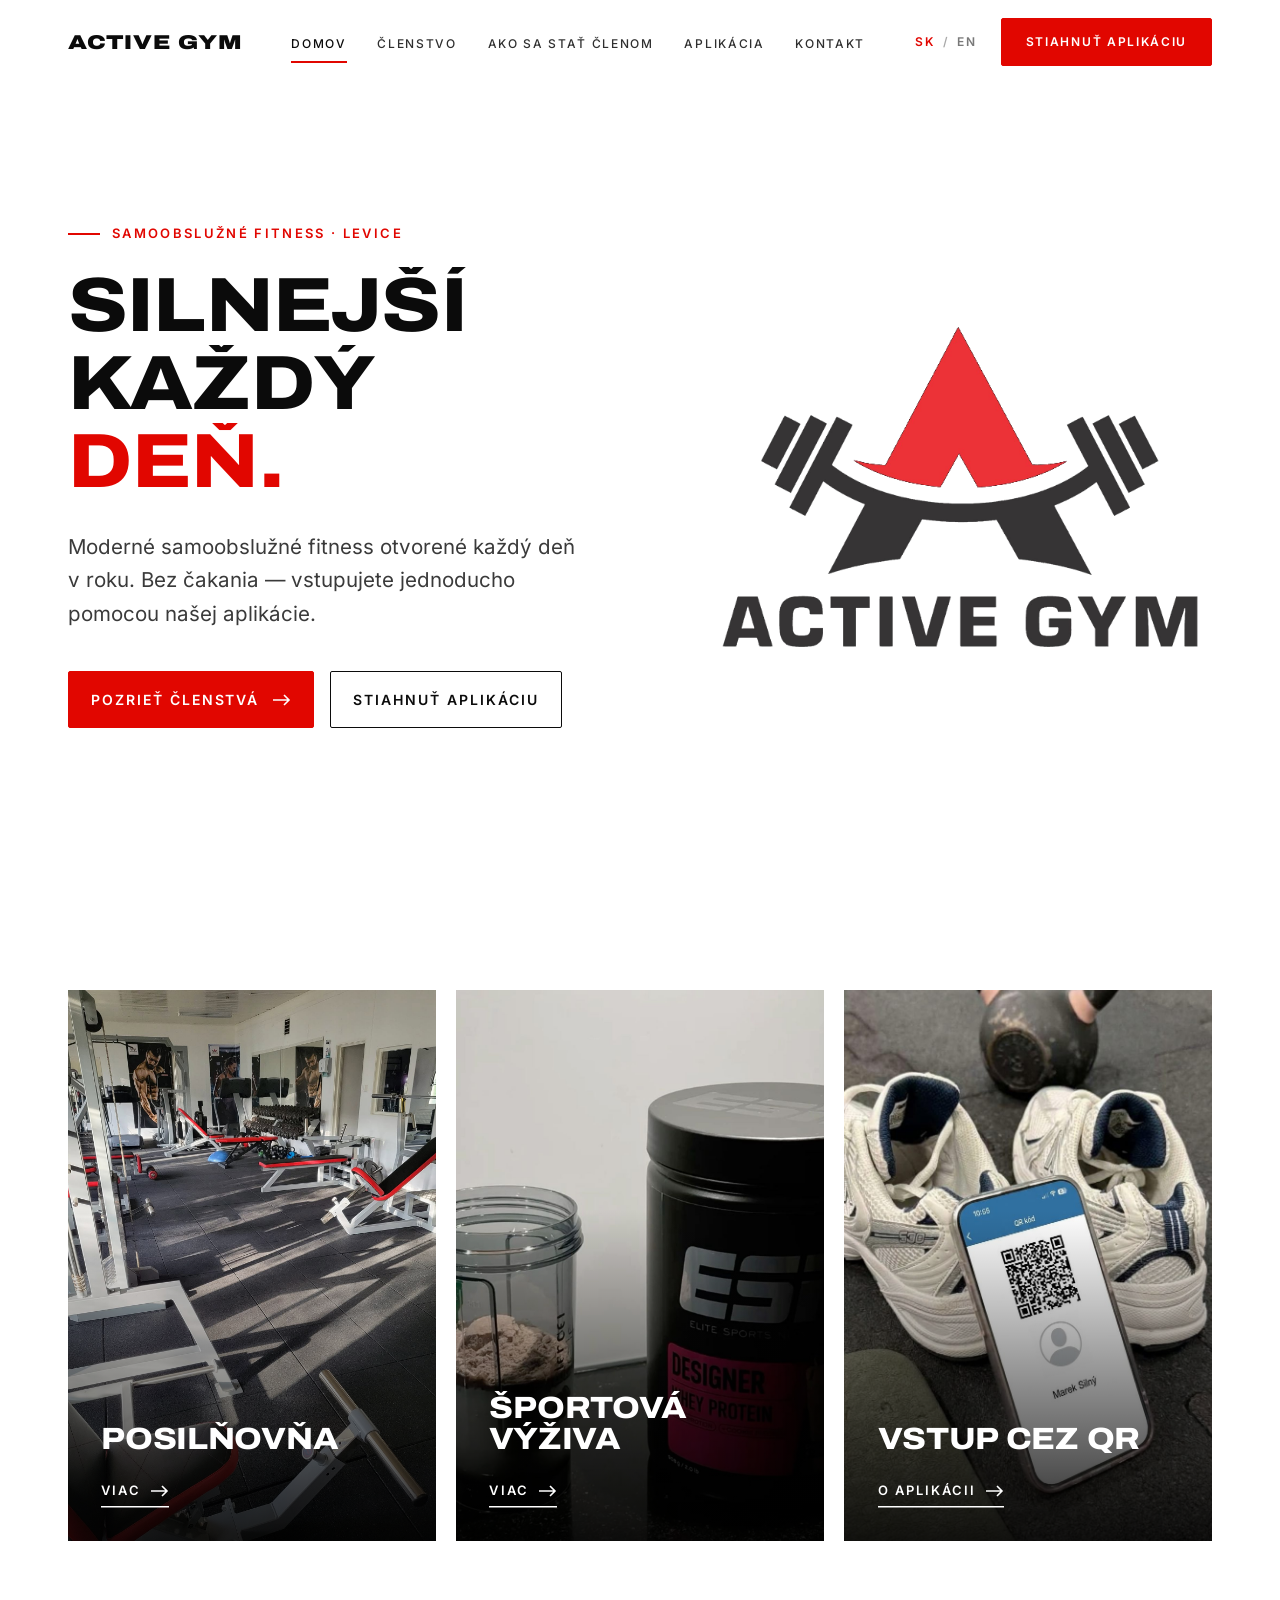
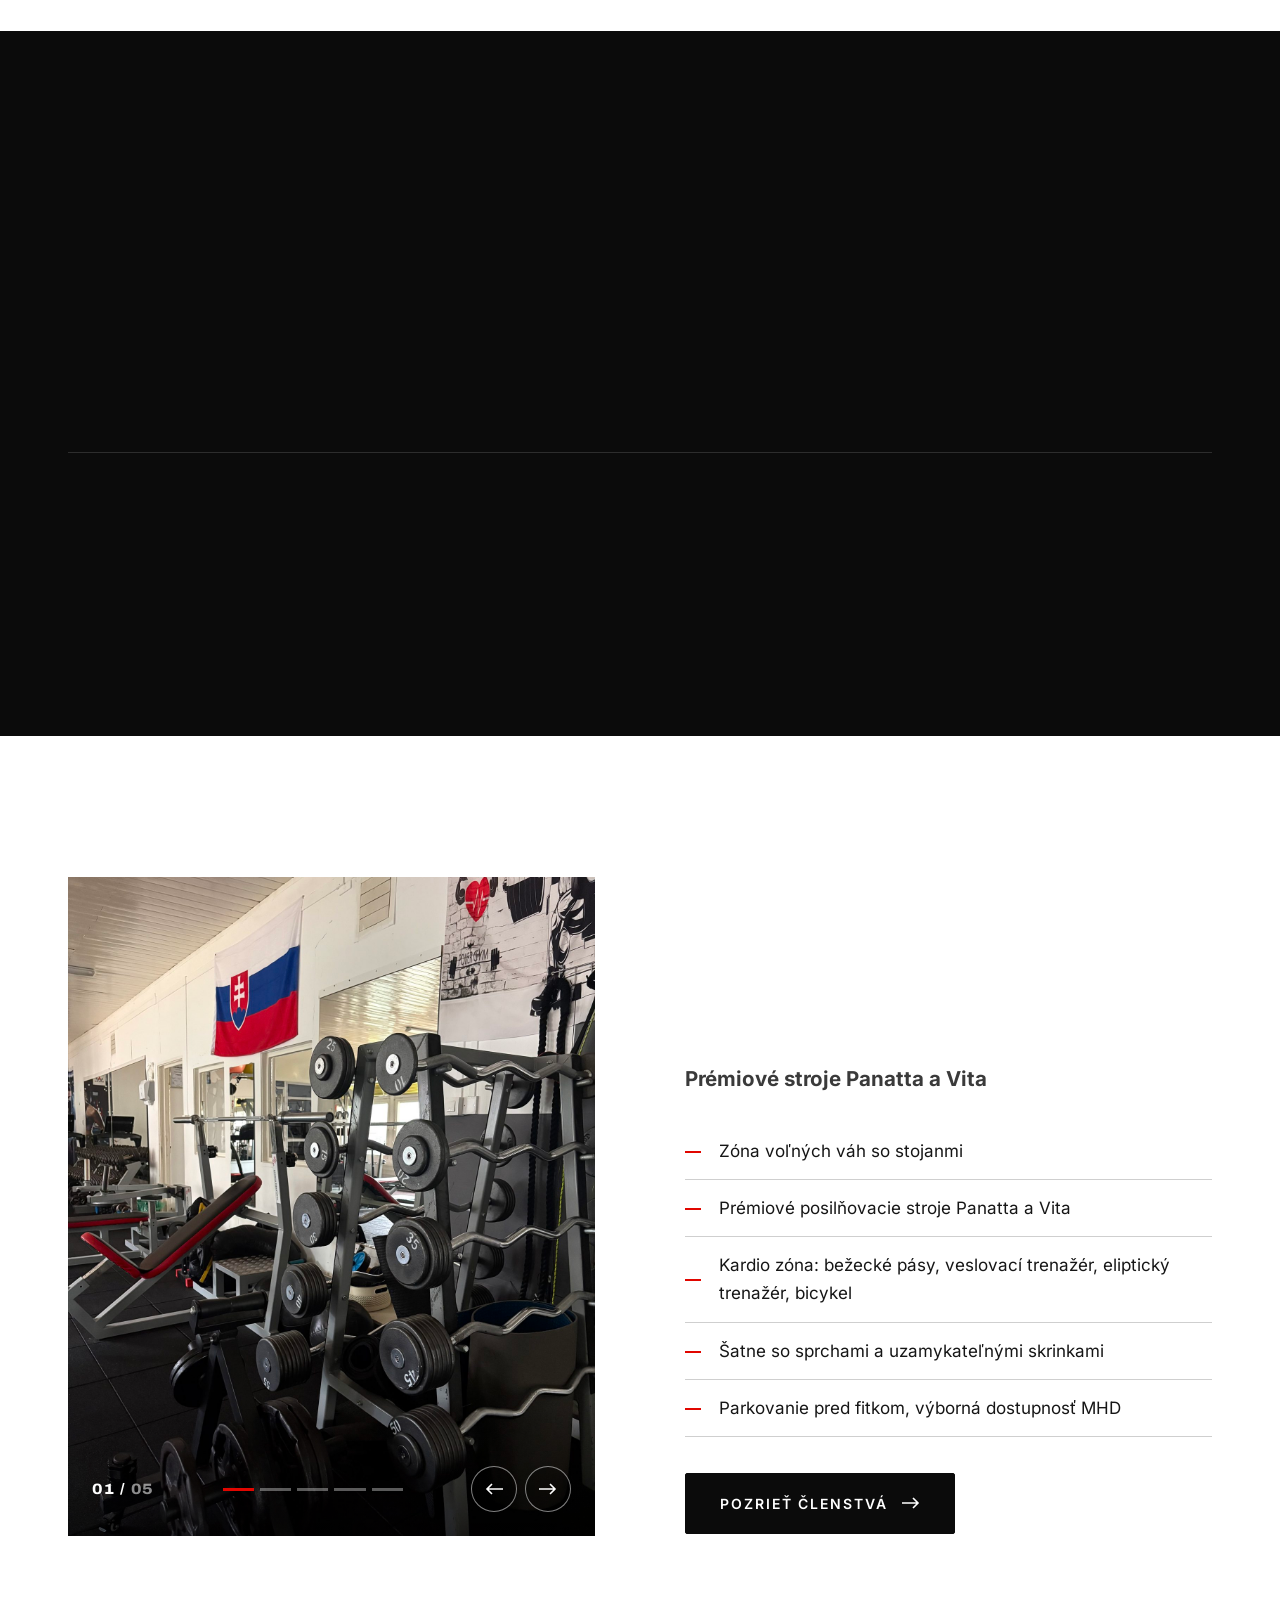
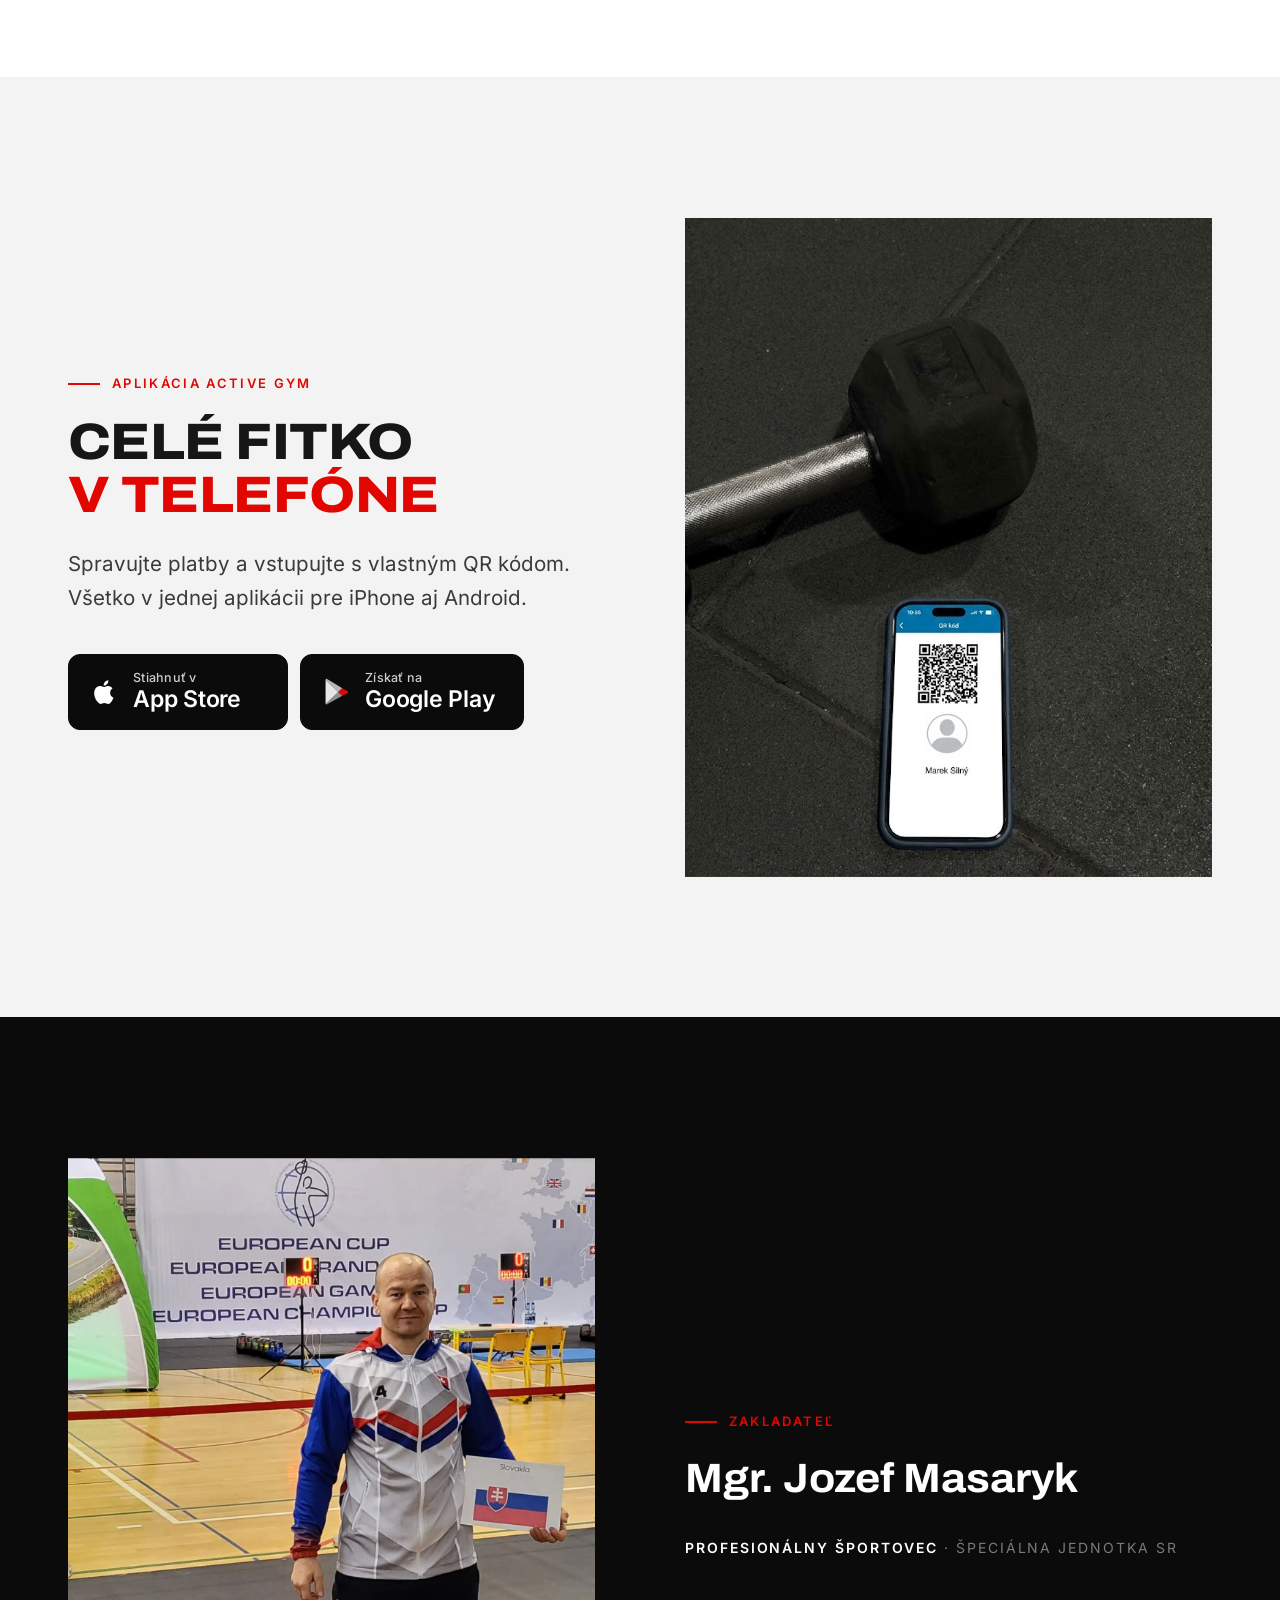
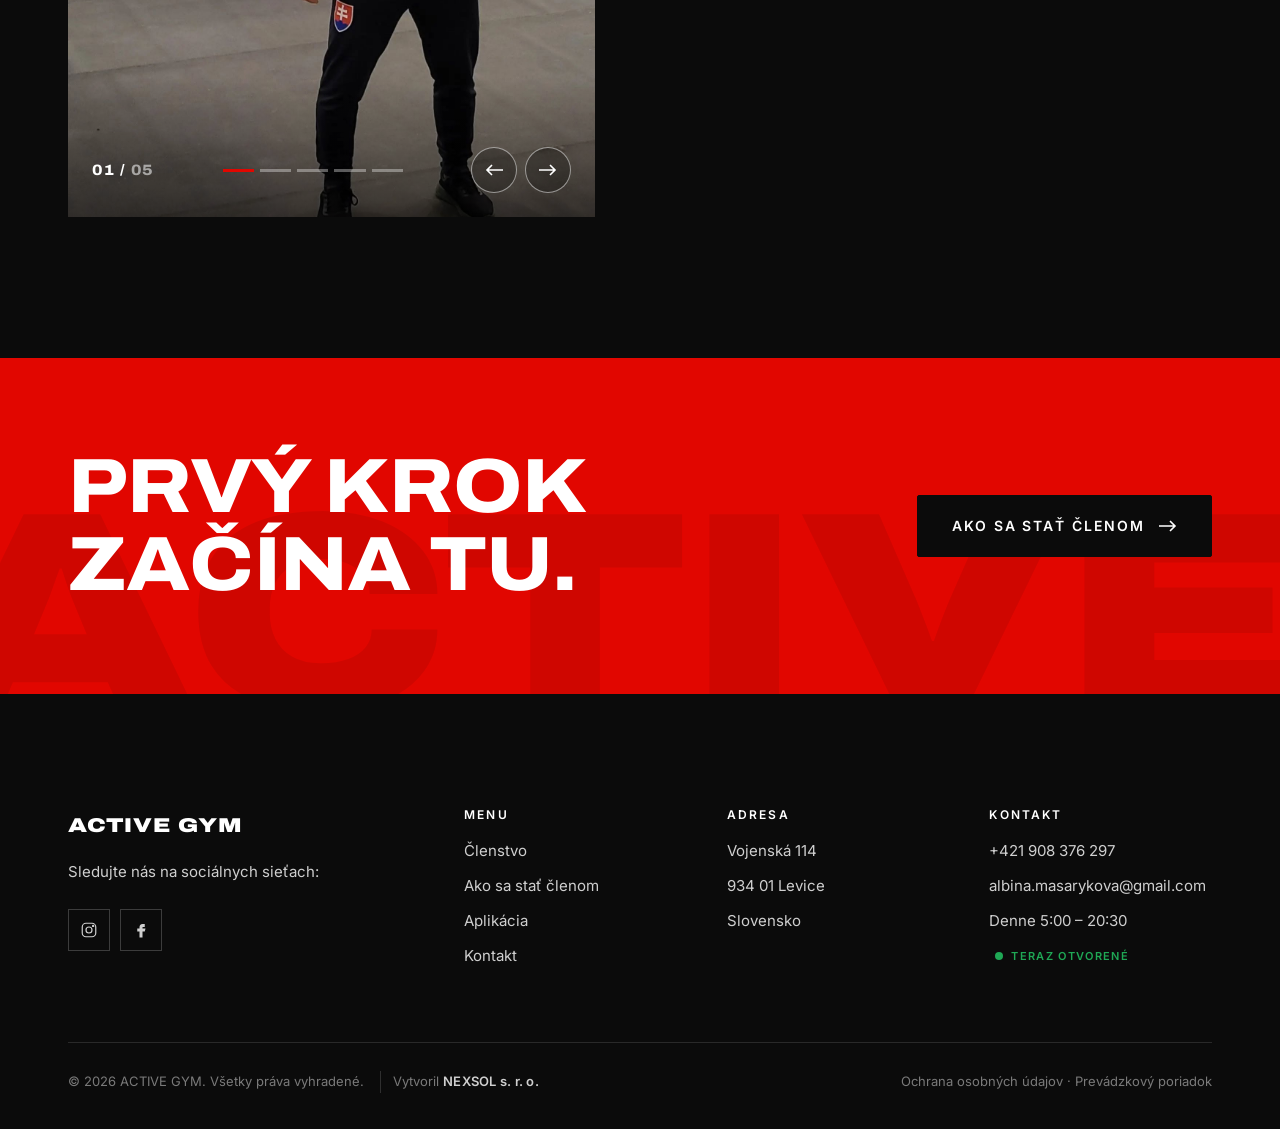
==== commit 45ff918a: "Add llms.txt, AI crawler rules and FAQ structured data" ====
--- a/index.html
+++ b/index.html
@@ -69,6 +69,75 @@
       "sameAs": [
         "https://www.facebook.com/activegymlevice/",
         "https://www.instagram.com/active_gym_levice/"
+      ],
+      "description": "Samoobslužné fitness centrum v Leviciach bez recepcie. Vstup denne 5:00 – 20:30 cez QR kód v aplikácii ACTIVE GYM, registrácia osobne po dohode cez WhatsApp.",
+      "inLanguage": "sk",
+      "priceRange": "€3.60 – €32",
+      "currenciesAccepted": "EUR",
+      "paymentAccepted": "Cash, Credit Card",
+      "hasMap": "https://www.google.com/maps/search/?api=1&query=Vojensk%C3%A1+114%2C+934+01+Levice",
+      "areaServed": {
+        "@type": "City",
+        "name": "Levice"
+      },
+      "founder": {
+        "@type": "Person",
+        "name": "Jozef Masaryk"
+      },
+      "amenityFeature": [
+        {
+          "@type": "LocationFeatureSpecification",
+          "name": "Posilňovacie stroje Panatta a Vita",
+          "value": true
+        },
+        {
+          "@type": "LocationFeatureSpecification",
+          "name": "Zóna voľných váh",
+          "value": true
+        },
+        {
+          "@type": "LocationFeatureSpecification",
+          "name": "Kardio zóna",
+          "value": true
+        },
+        {
+          "@type": "LocationFeatureSpecification",
+          "name": "Šatne so sprchami a skrinkami",
+          "value": true
+        },
+        {
+          "@type": "LocationFeatureSpecification",
+          "name": "Parkovanie pred fitkom",
+          "value": true
+        },
+        {
+          "@type": "LocationFeatureSpecification",
+          "name": "Športová výživa",
+          "value": true
+        }
+      ],
+      "makesOffer": [
+        {
+          "@type": "Offer",
+          "name": "Kredit (vklad)",
+          "price": "10.00",
+          "priceCurrency": "EUR",
+          "description": "Platnosť 1 rok, jednorazový vstup 3,60 €, minimálny vklad 10 €"
+        },
+        {
+          "@type": "Offer",
+          "name": "Členstvo na 1 mesiac",
+          "price": "32.00",
+          "priceCurrency": "EUR",
+          "description": "Neobmedzený vstup denne 5:00 – 20:30 počas 1 mesiaca"
+        },
+        {
+          "@type": "Offer",
+          "name": "Študentské členstvo na 1 mesiac",
+          "price": "26.00",
+          "priceCurrency": "EUR",
+          "description": "Neobmedzený vstup pre študentov s preukazom ISIC"
+        }
       ]
     }
   </script>
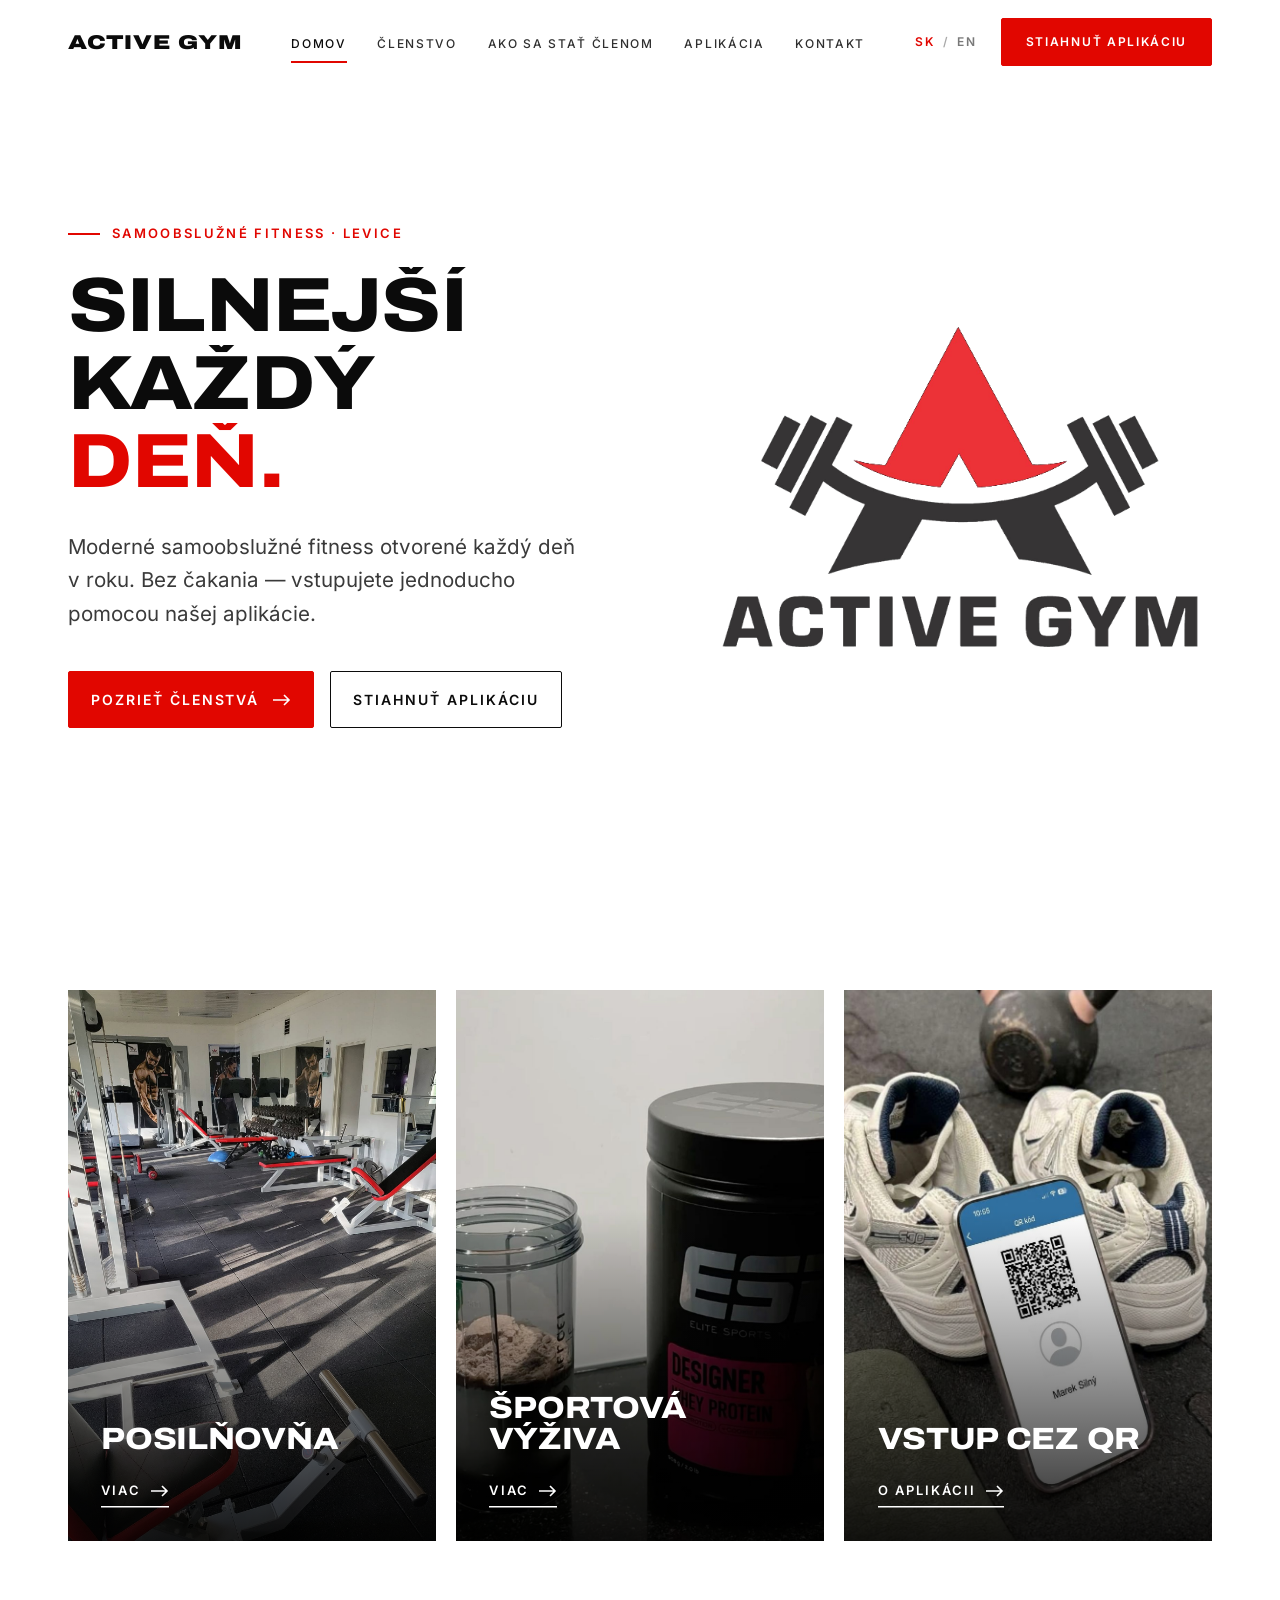
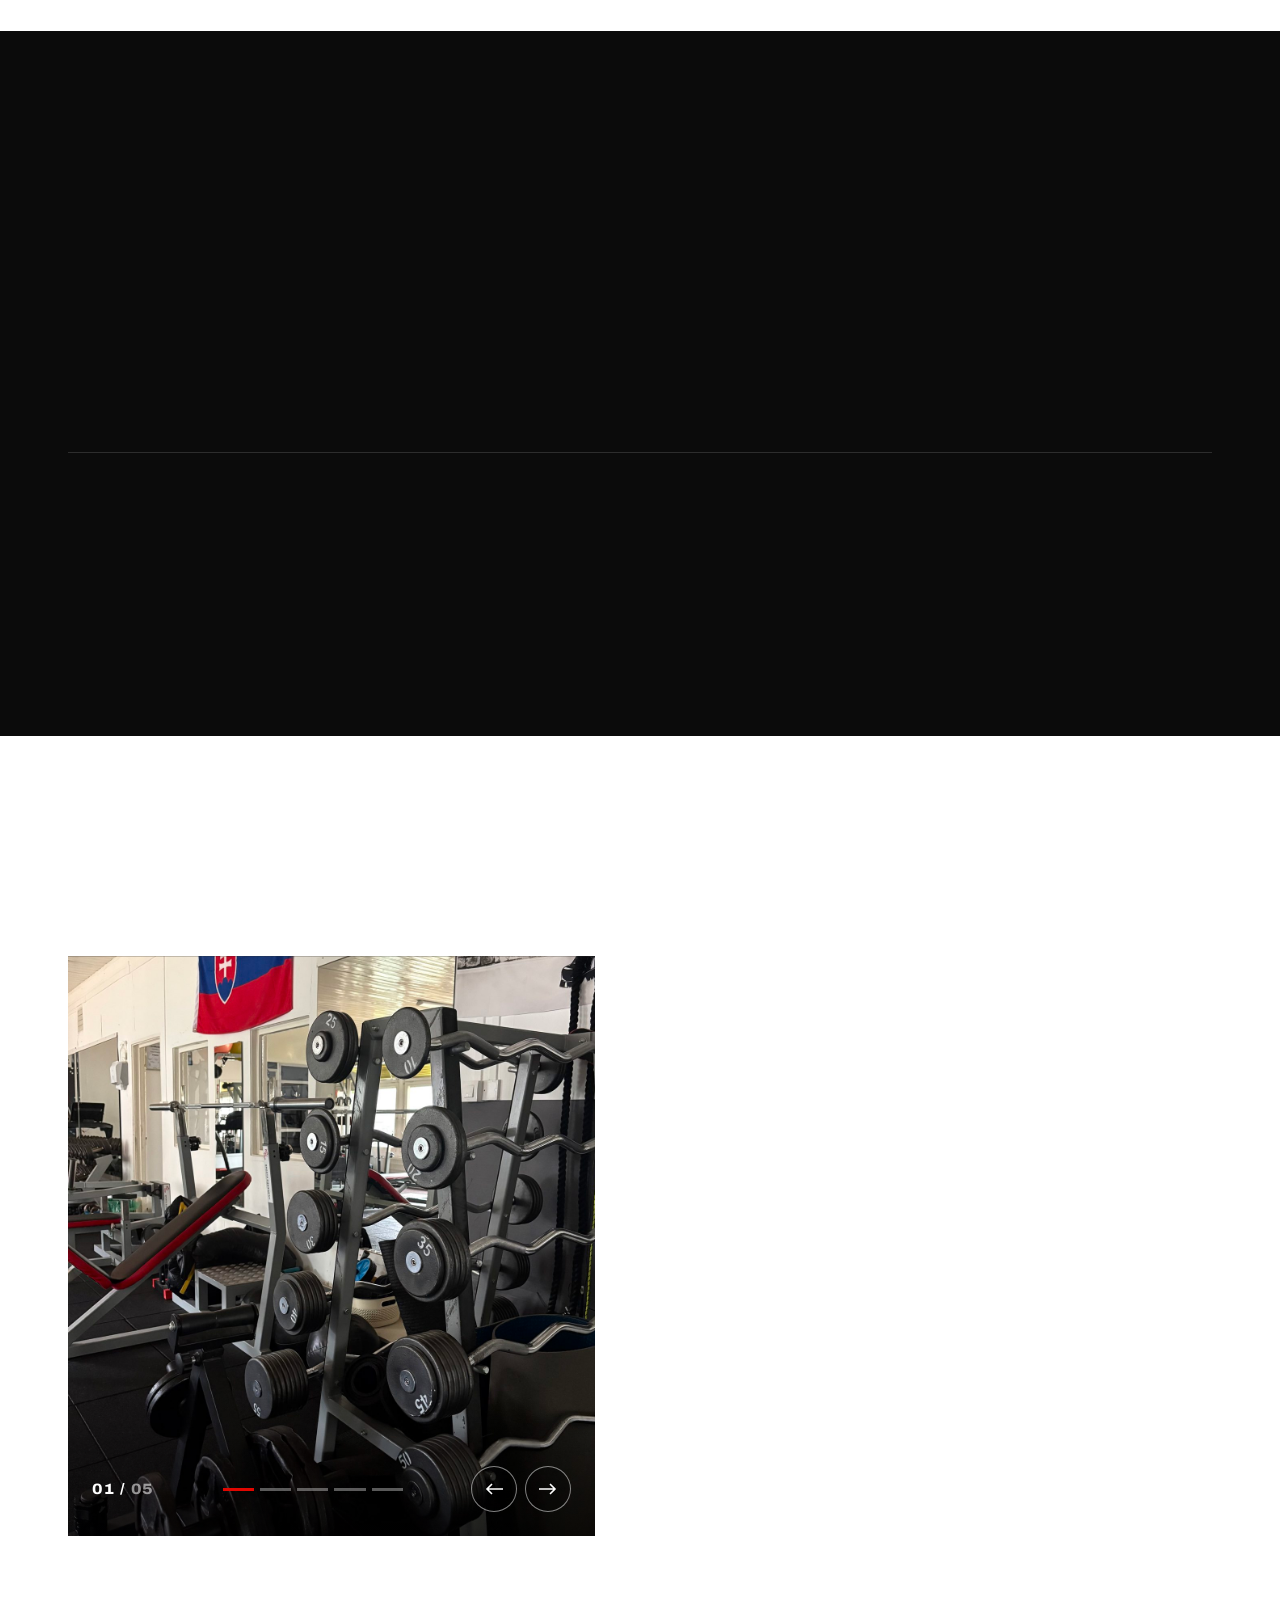
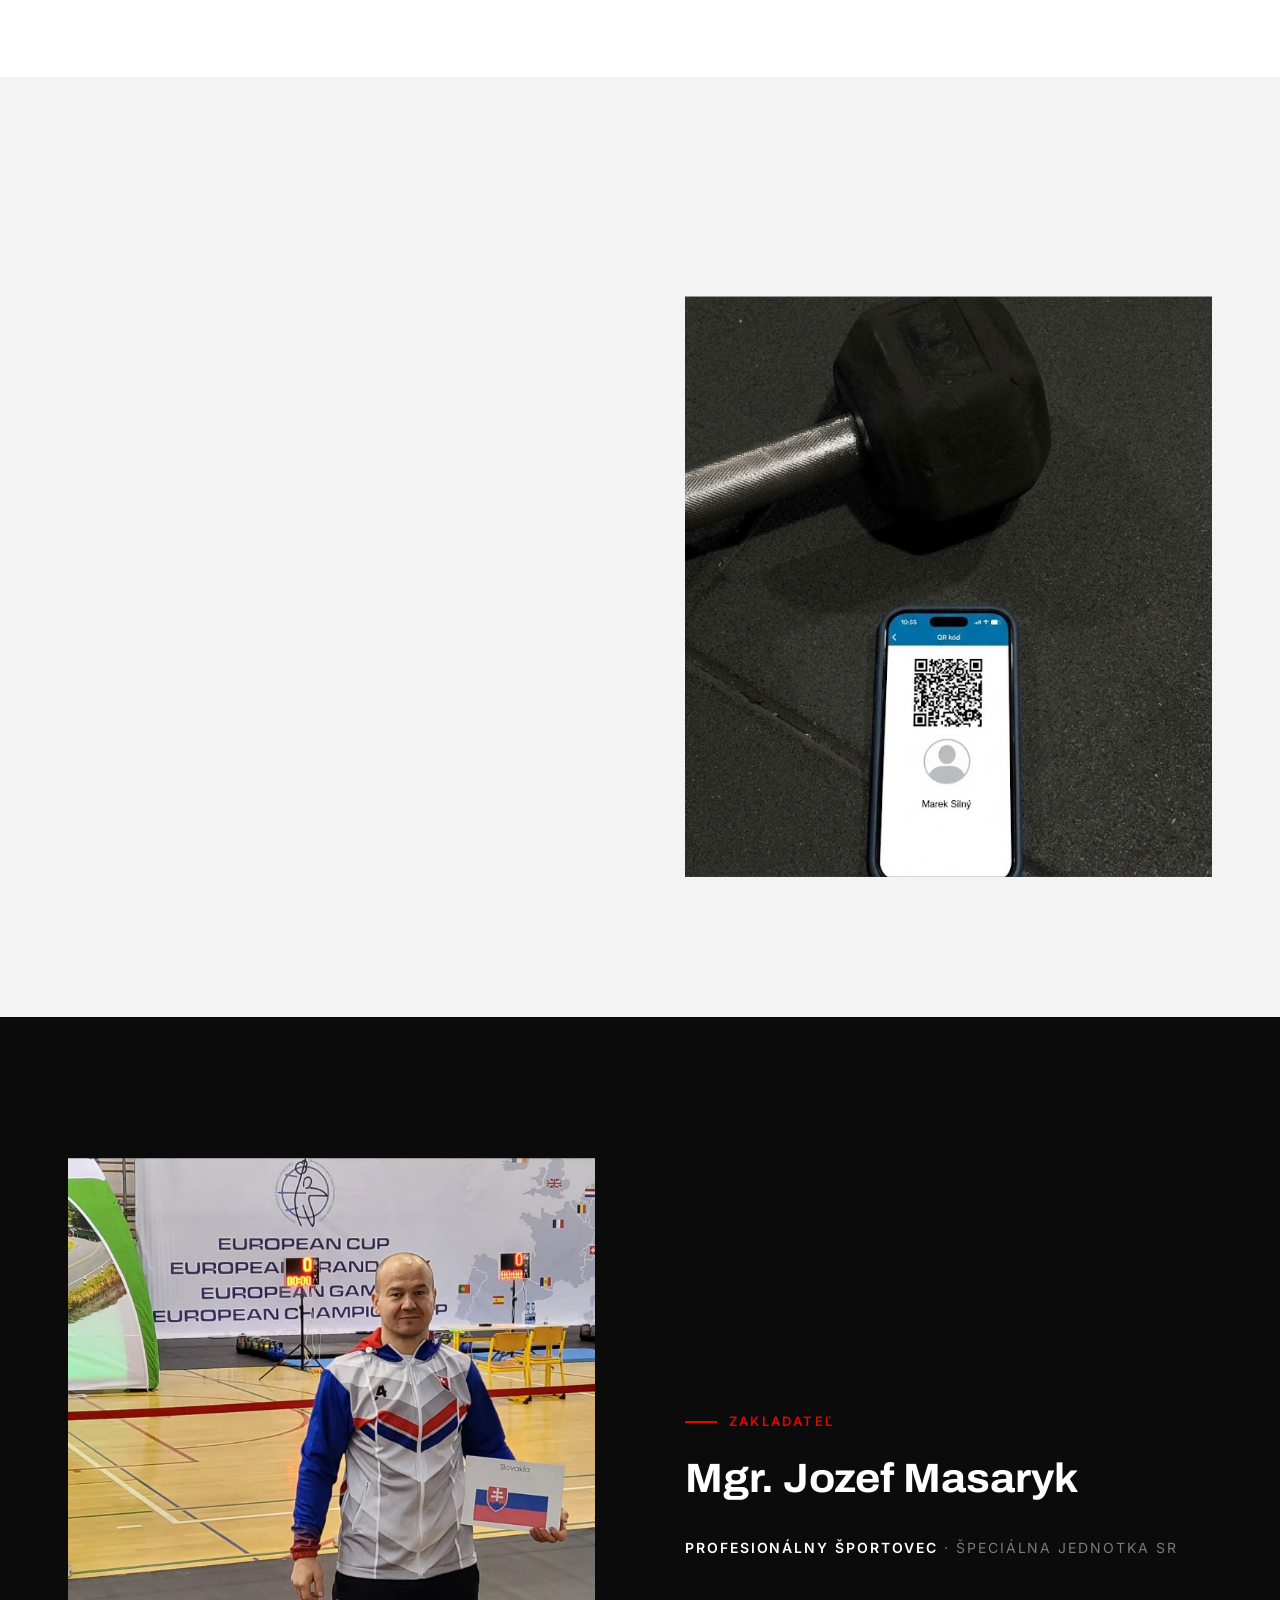
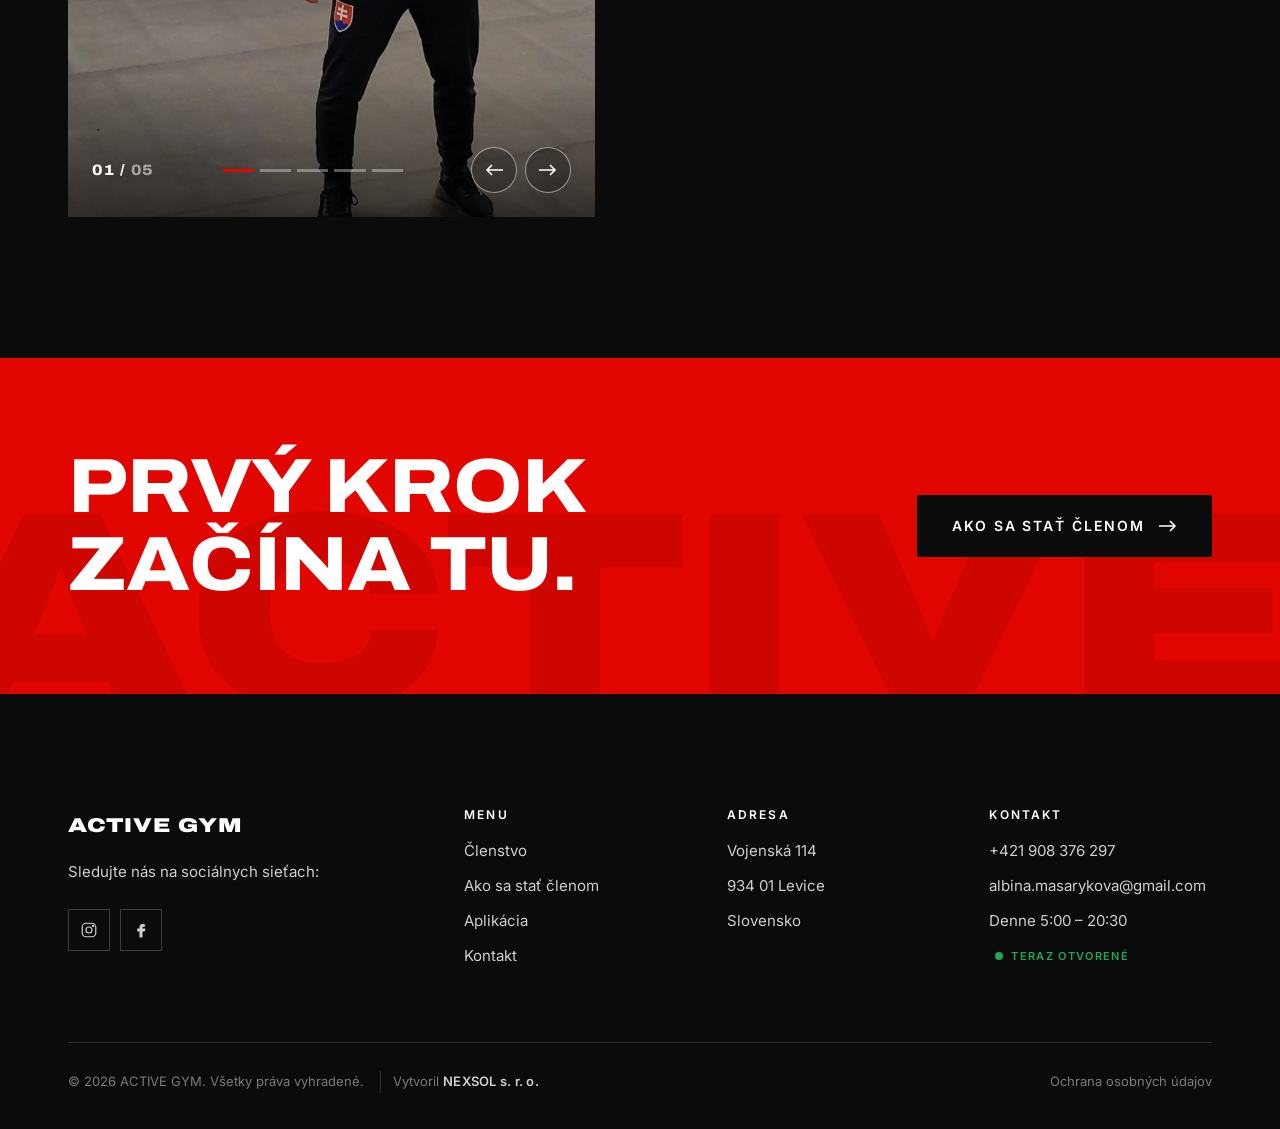
==== commit 0f91247b: "Remove gym rules link from footer" ====
--- a/index.html
+++ b/index.html
@@ -63,7 +63,7 @@
             "Sunday"
           ],
           "opens": "05:00",
-          "closes": "20:30"
+          "closes": "22:00"
         }
       ],
       "sameAs": [
@@ -398,7 +398,7 @@
       </div>
       <div class="footer-bottom">
         <span>© <span data-year>2026</span> ACTIVE GYM. Všetky práva vyhradené. <span class="footer-credit">Vytvoril <strong>NEXSOL s. r. o.</strong></span></span>
-        <span><a href="ochrana-osobnych-udajov.html">Ochrana osobných údajov</a> · <a href="#">Prevádzkový poriadok</a></span>
+        <span><a href="ochrana-osobnych-udajov.html">Ochrana osobných údajov</a></span>
       </div>
     </div>
   </footer>
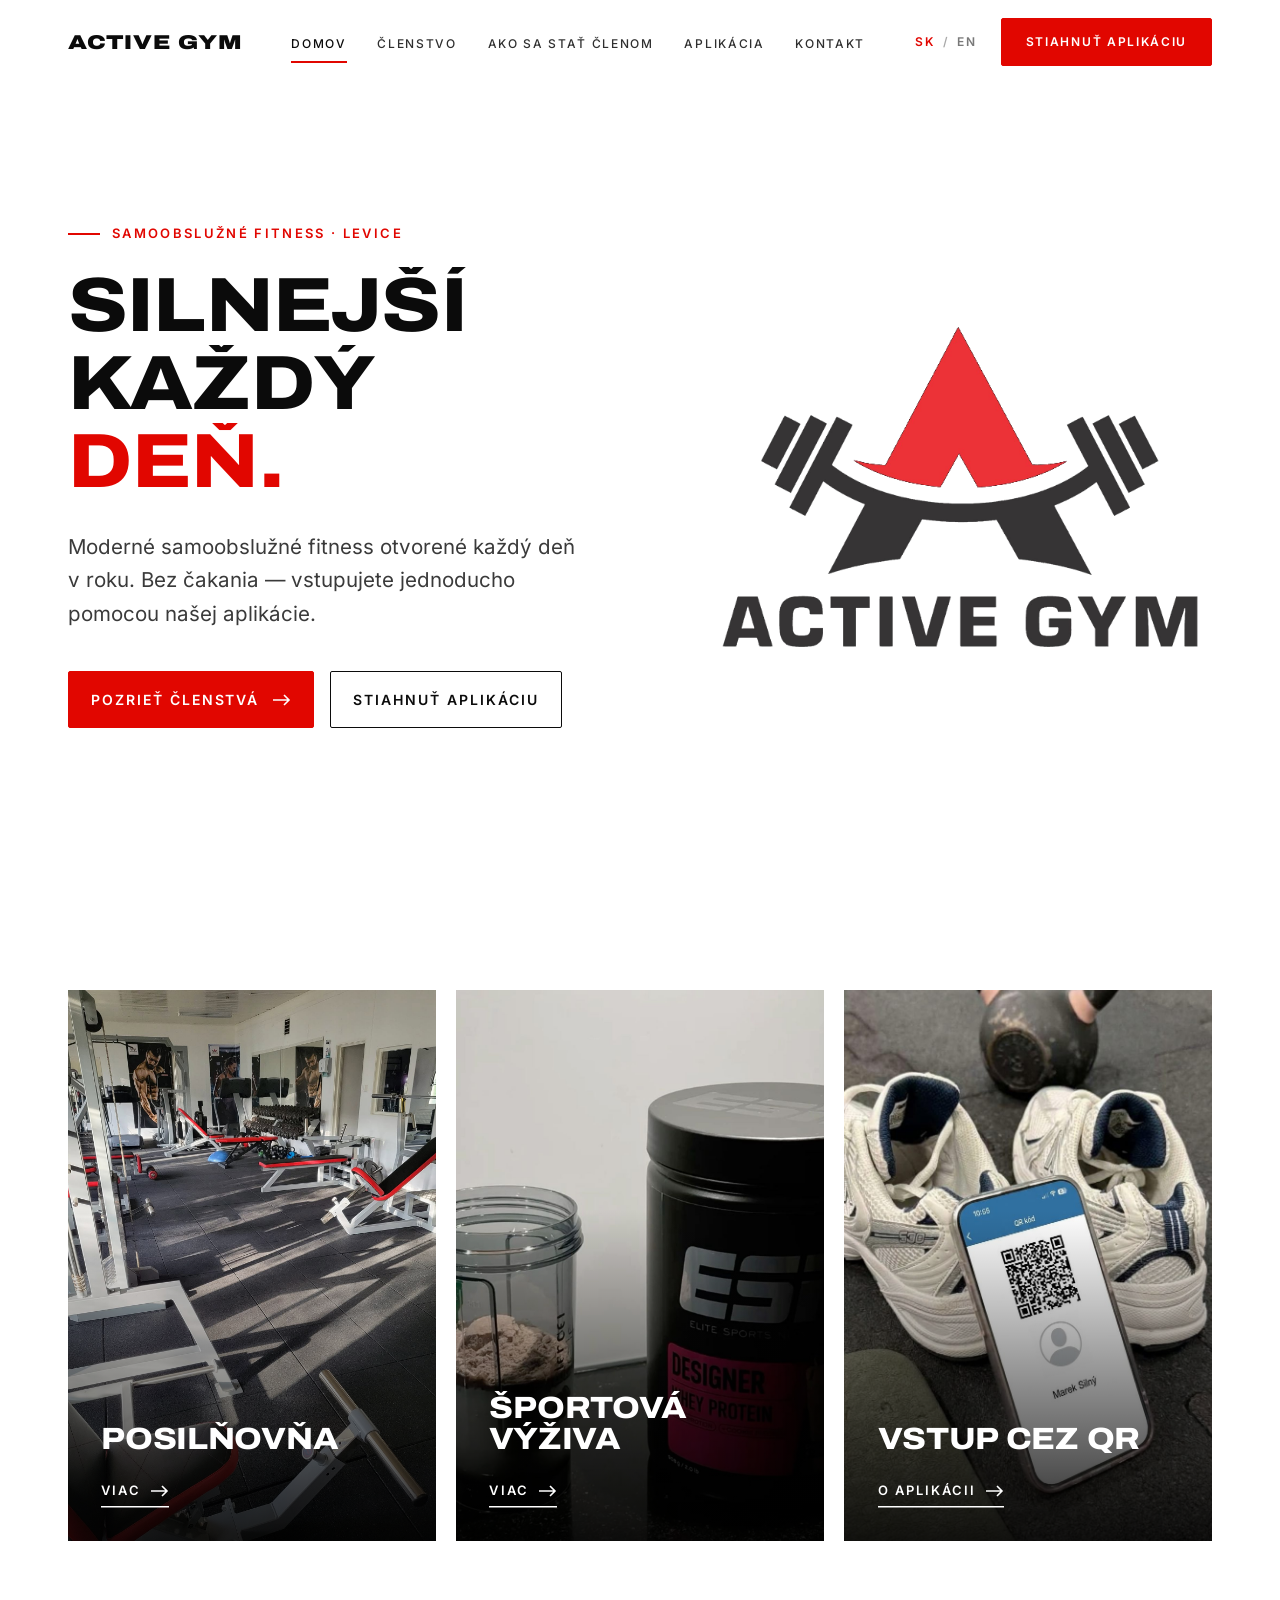
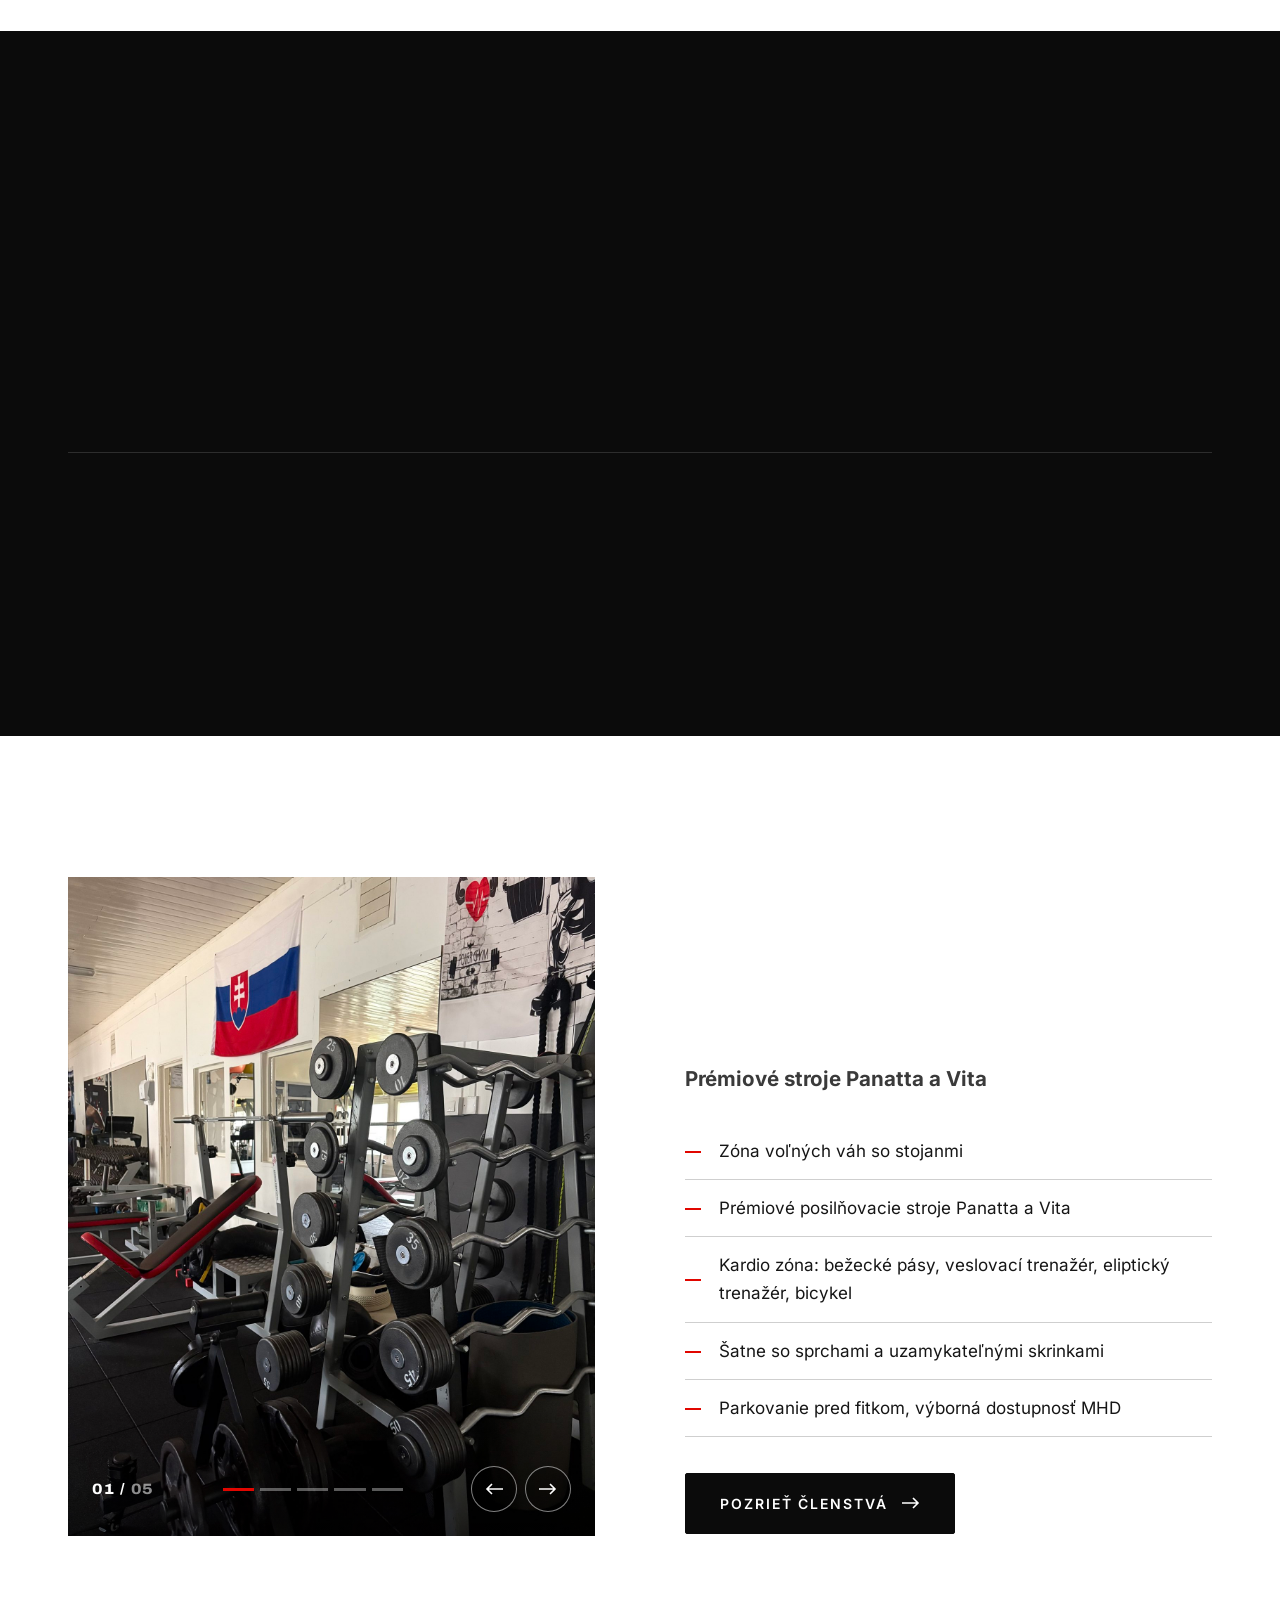
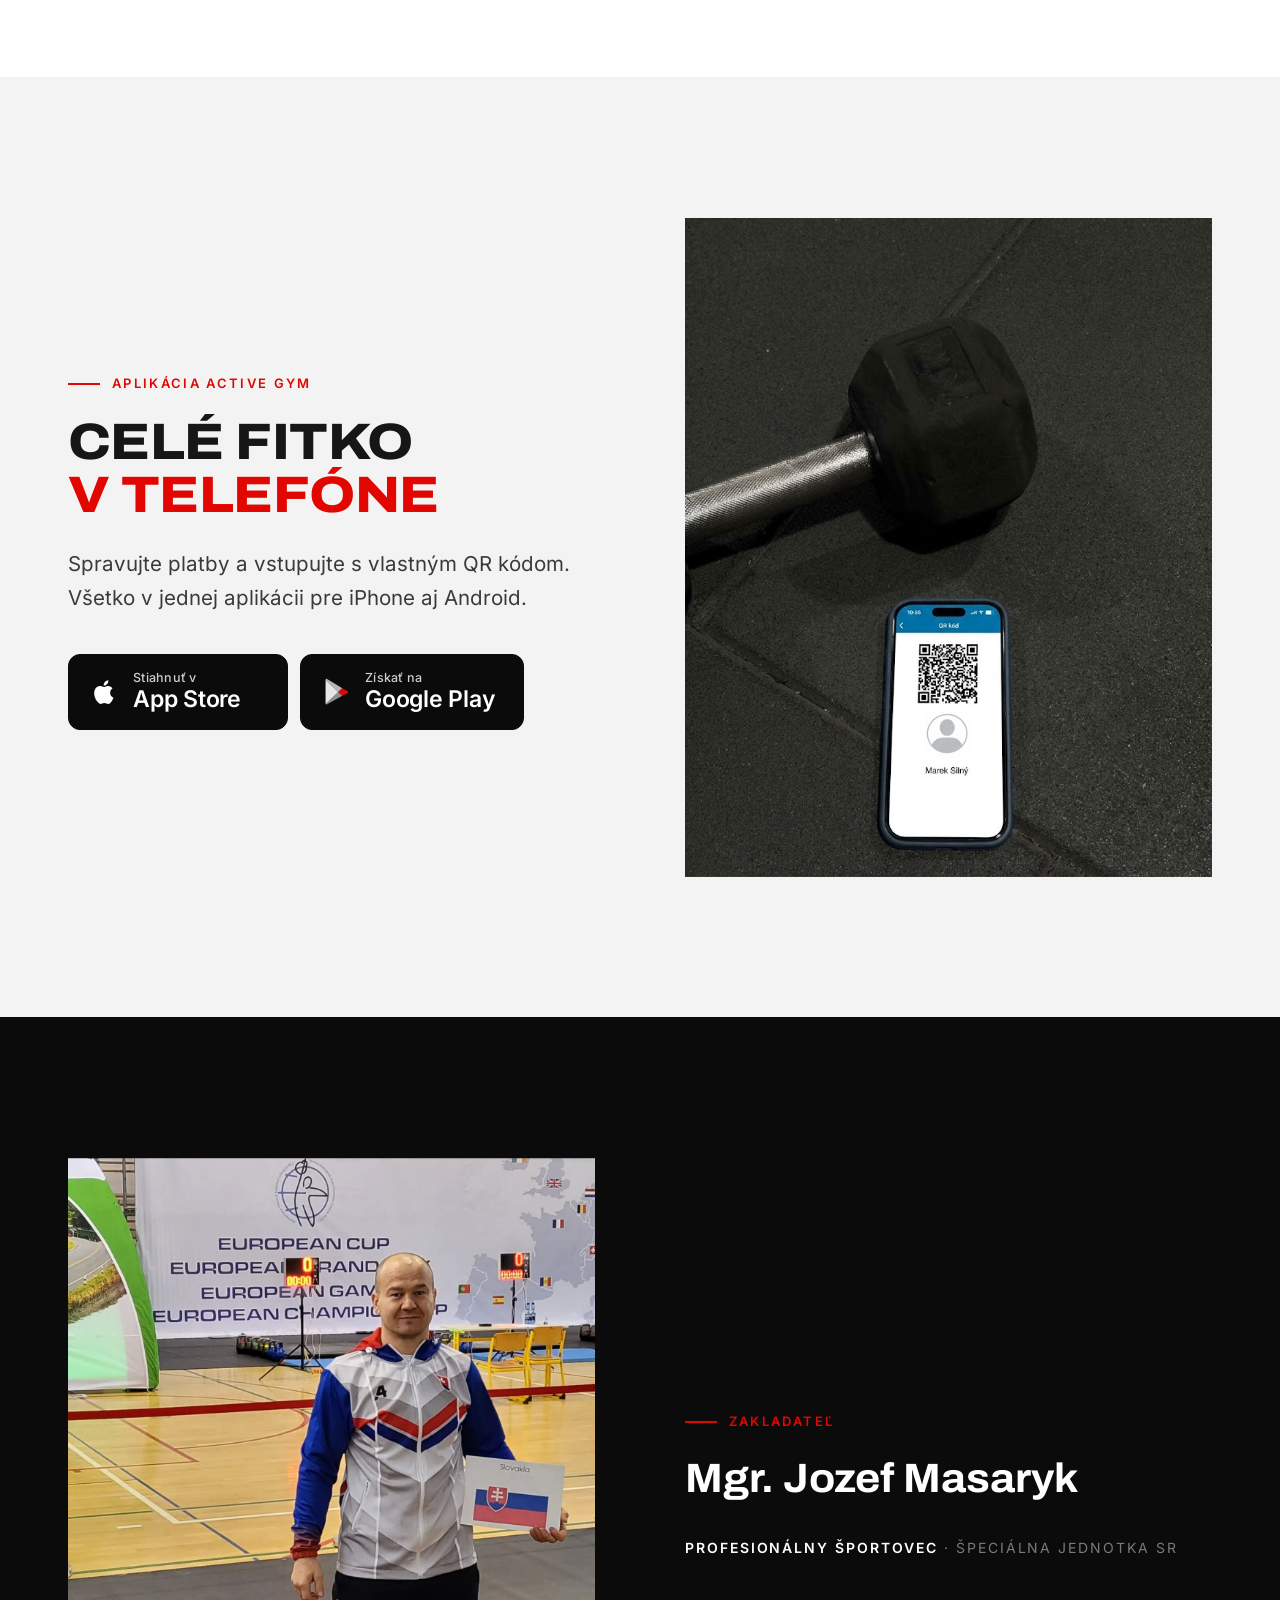
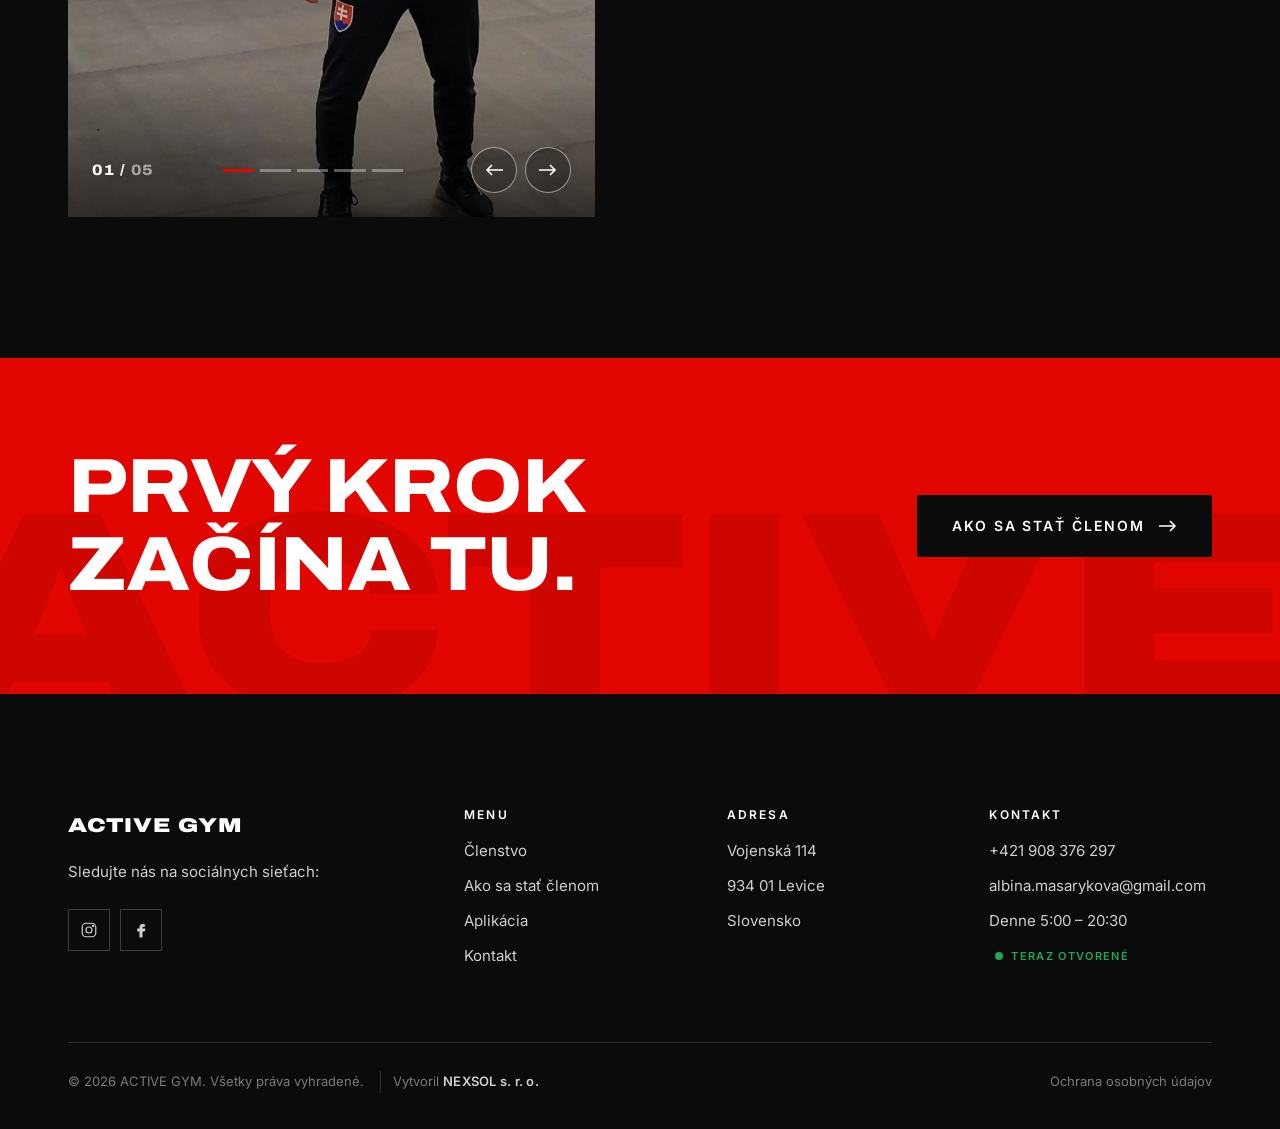
==== commit 66c46c0d: "Improve local SEO: home page titles, business name and image alt texts" ====
--- a/index.html
+++ b/index.html
@@ -3,8 +3,8 @@
 <head>
   <meta charset="UTF-8">
   <meta name="viewport" content="width=device-width, initial-scale=1">
-  <title>ACTIVE GYM Levice — Samoobslužné fitness centrum</title>
-  <meta name="description" content="Samoobslužné fitness ACTIVE GYM v Leviciach. Otvorené denne 5:00 – 20:30, vstup cez QR kód v aplikácii, moderné stroje a voľné váhy.">
+  <title>ACTIVE GYM Levice — Samoobslužné fitko</title>
+  <meta name="description" content="Samoobslužné fitko v Leviciach na Vojenskej 114. Prémiové stroje Panatta a Vita, vstup cez QR kód v aplikácii, otvorené každý deň v roku aj cez sviatky.">
   <link rel="canonical" href="https://activegym.sk/">
   <link rel="alternate" hreflang="sk" href="https://activegym.sk/">
   <link rel="alternate" hreflang="en" href="https://activegym.sk/en/">
@@ -23,8 +23,8 @@
   <meta property="og:site_name" content="ACTIVE GYM">
   <meta property="og:locale" content="sk_SK">
   <meta property="og:locale:alternate" content="en_GB">
-  <meta property="og:title" content="ACTIVE GYM Levice — Samoobslužné fitness centrum">
-  <meta property="og:description" content="Samoobslužné fitness ACTIVE GYM v Leviciach. Otvorené denne 5:00 – 20:30, vstup cez QR kód v aplikácii, moderné stroje a voľné váhy.">
+  <meta property="og:title" content="ACTIVE GYM Levice — Samoobslužné fitko">
+  <meta property="og:description" content="Samoobslužné fitko v Leviciach na Vojenskej 114. Prémiové stroje Panatta a Vita, vstup cez QR kód v aplikácii, otvorené každý deň v roku aj cez sviatky.">
   <meta property="og:url" content="https://activegym.sk/">
   <meta property="og:image" content="https://activegym.sk/images/og-image.jpg">
   <meta property="og:image:width" content="1200">
@@ -38,6 +38,7 @@
       "@context": "https://schema.org",
       "@type": "ExerciseGym",
       "name": "ACTIVE GYM",
+      "alternateName": "ACTIVE GYM Levice",
       "url": "https://activegym.sk/",
       "logo": "https://activegym.sk/images/logo.white.png",
       "image": "https://activegym.sk/images/og-image.jpg",
@@ -186,7 +187,7 @@
     <!-- HERO -->
     <section class="hero hero--split">
       <div class="media" data-label="hero.jpg">
-        <img src="images/logo.white.png" alt="ActiveGym logo">
+        <img src="images/logo.white.png" alt="Logo ACTIVE GYM Levice">
       </div>
       <div class="container">
         <p class="eyebrow hero-fade">Samoobslužné fitness  ·  Levice</p>
@@ -209,7 +210,7 @@
       <div class="container">
         <div class="tiles">
           <a href="clenstvo.html" class="tile reveal">
-            <div class="media" data-label="tile-gym.jpg"><img src="images/fitko.jpg" alt="Posilňovňa s náradím"></div>
+            <div class="media" data-label="tile-gym.jpg"><img src="images/fitko.jpg" alt="Posilňovňa ACTIVE GYM Levice so strojmi a lavičkami"></div>
             <div class="tile-body">
               <h3>Posilňovňa</h3>
               <p>Prémiové stroje, voľné váhy, bežecké pásy, veslovací trenažér, eliptický trenažér, bycikel.</p>
@@ -217,7 +218,7 @@
             </div>
           </a>
           <a href="clenstvo.html#sportova-vyziva" class="tile reveal" style="--delay:.12s">
-            <div class="media" data-label="tile-cardio.jpg"><img src="images/protein.jpg" alt="Športová výživa"></div>
+            <div class="media" data-label="tile-cardio.jpg"><img src="images/protein.jpg" alt="Proteín a šejker, športová výživa vo fitku ACTIVE GYM Levice"></div>
             <div class="tile-body">
               <h3>Športová výživa</h3>
               <p>Proteíny, predtréningovky, proteinové tyčinky, iontové nápoje.</p>
@@ -225,7 +226,7 @@
             </div>
           </a>
           <a href="aplikacia.html" class="tile reveal" style="--delay:.24s">
-            <div class="media" data-label="tile-entry.jpg"><img src="images/img-01.jpeg" alt="Mobil s QR kodom"></div>
+            <div class="media" data-label="tile-entry.jpg"><img src="images/img-01.jpeg" alt="Mobil s QR kódom na vstup do fitka ACTIVE GYM Levice"></div>
             <div class="tile-body">
               <h3>Vstup cez QR</h3>
               <p>Otvorte aplikáciu, priložte QR kód k čítačke a trénujte. Žiadne čakanie.</p>
@@ -259,11 +260,11 @@
     <section class="section">
       <div class="container feature">
           <div class="gallery reveal-img" data-gallery tabindex="0" role="region" aria-roledescription="carousel" aria-label="Galéria — vybavenie fitka">
-            <div class="gallery-slide media is-active" data-label="facilities-1.jpg"><img src="images/fitko.jpeg" alt="Posilňovňa"></div>
-            <div class="gallery-slide media" data-label="facilities-2.jpg"><img src="images/vahy.jpeg" alt="Stroje Panatta a Vita"></div>
-            <div class="gallery-slide media" data-label="facilities-3.jpg"><img src="images/pas.jpeg" alt="Kardio zóna"></div>
-            <div class="gallery-slide media" data-label="facilities-4.jpg"><img src="images/legs.jpeg" alt="Šatne"></div>
-            <div class="gallery-slide media" data-label="facilities-5.jpg"><img src="images/satna.jpeg" alt="Priestory fitka"></div>
+            <div class="gallery-slide media is-active" data-label="facilities-1.jpg"><img src="images/fitko.jpeg" alt="Zóna voľných váh so stojanmi vo fitku ACTIVE GYM Levice"></div>
+            <div class="gallery-slide media" data-label="facilities-2.jpg"><img src="images/vahy.jpeg" alt="Jednoručky a kettlebelly vo fitku ACTIVE GYM Levice"></div>
+            <div class="gallery-slide media" data-label="facilities-3.jpg"><img src="images/pas.jpeg" alt="Bežecký pás v kardio zóne fitka ACTIVE GYM Levice"></div>
+            <div class="gallery-slide media" data-label="facilities-4.jpg"><img src="images/legs.jpeg" alt="Stroj na nohy (leg press) vo fitku ACTIVE GYM Levice"></div>
+            <div class="gallery-slide media" data-label="facilities-5.jpg"><img src="images/satna.jpeg" alt="Šatňové skrinky vo fitku ACTIVE GYM Levice"></div>
             <div class="gallery-ui">
               <div class="gallery-count"><span data-gallery-current>01</span> / <span data-gallery-total>05</span></div>
               <div class="gallery-dots">
@@ -299,7 +300,7 @@
     <section class="section section--grey">
       <div class="container feature feature--reverse">
         <div class="feature-media media reveal-img" data-label="app-in-hand.jpg">
-          <img src="images/img-02.jpeg" alt="Telefón s aplikáciou ACTIVE GYM">
+          <img src="images/img-02.jpeg" alt="Telefón s QR kódom v aplikácii ACTIVE GYM">
         </div>
         <div class="feature-text">
           <p class="eyebrow reveal">Aplikácia ACTIVE GYM</p>
@@ -320,10 +321,10 @@
     <section class="section section--dark founder">
       <div class="container feature">
           <div class="gallery reveal-img" data-gallery tabindex="0" role="region" aria-roledescription="carousel" aria-label="Galéria — zakladateľ">
-            <div class="gallery-slide media is-active" data-label="founder-1.jpg"><img src="images/dodo.jpg" alt="Jozef Masaryk"></div>
-            <div class="gallery-slide media" data-label="founder-2.jpg"><img src="images/dodo2.jpg" alt="Jozef Masaryk"></div>
-            <div class="gallery-slide media" data-label="founder-3.jpg"><img src="images/medaila.jpeg" alt="Jozef Masaryk"></div>
-            <div class="gallery-slide media" data-label="founder-4.jpg"><img src="images/diplom.jpeg" alt="Jozef Masaryk"></div>
+            <div class="gallery-slide media is-active" data-label="founder-1.jpg"><img src="images/dodo.jpg" alt="Jozef Masaryk, zakladateľ ACTIVE GYM Levice, na Európskom pohári"></div>
+            <div class="gallery-slide media" data-label="founder-2.jpg"><img src="images/dodo2.jpg" alt="Jozef Masaryk pri súťaži s kettlebellmi"></div>
+            <div class="gallery-slide media" data-label="founder-3.jpg"><img src="images/medaila.jpeg" alt="Trofeje a medaily Jozefa Masaryka vo fitku ACTIVE GYM Levice"></div>
+            <div class="gallery-slide media" data-label="founder-4.jpg"><img src="images/diplom.jpeg" alt="Diplomy Jozefa Masaryka na stene fitka ACTIVE GYM Levice"></div>
             <div class="gallery-slide media" data-label="founder-5.jpg"><img src="images/jednotka.jpeg" alt="Jozef Masaryk"></div>
             <div class="gallery-ui">
               <div class="gallery-count"><span data-gallery-current>01</span> / <span data-gallery-total>05</span></div>
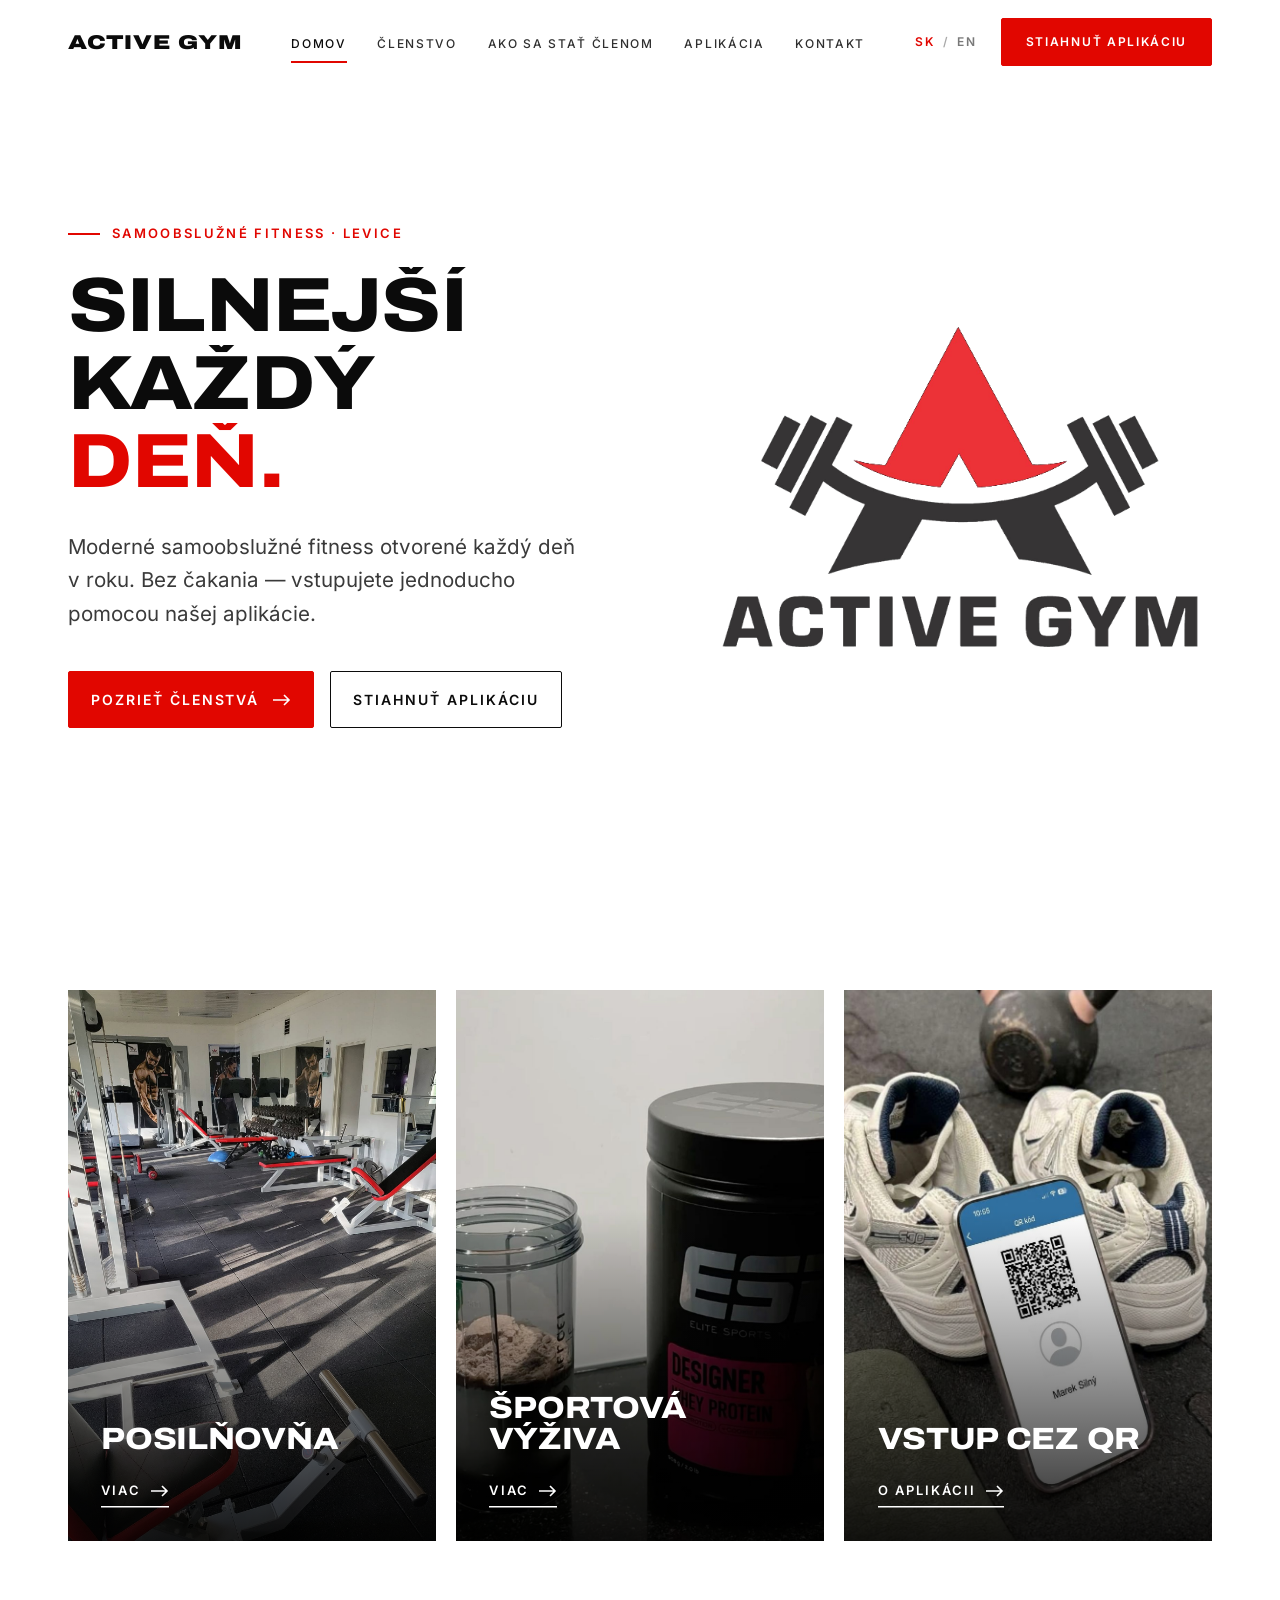
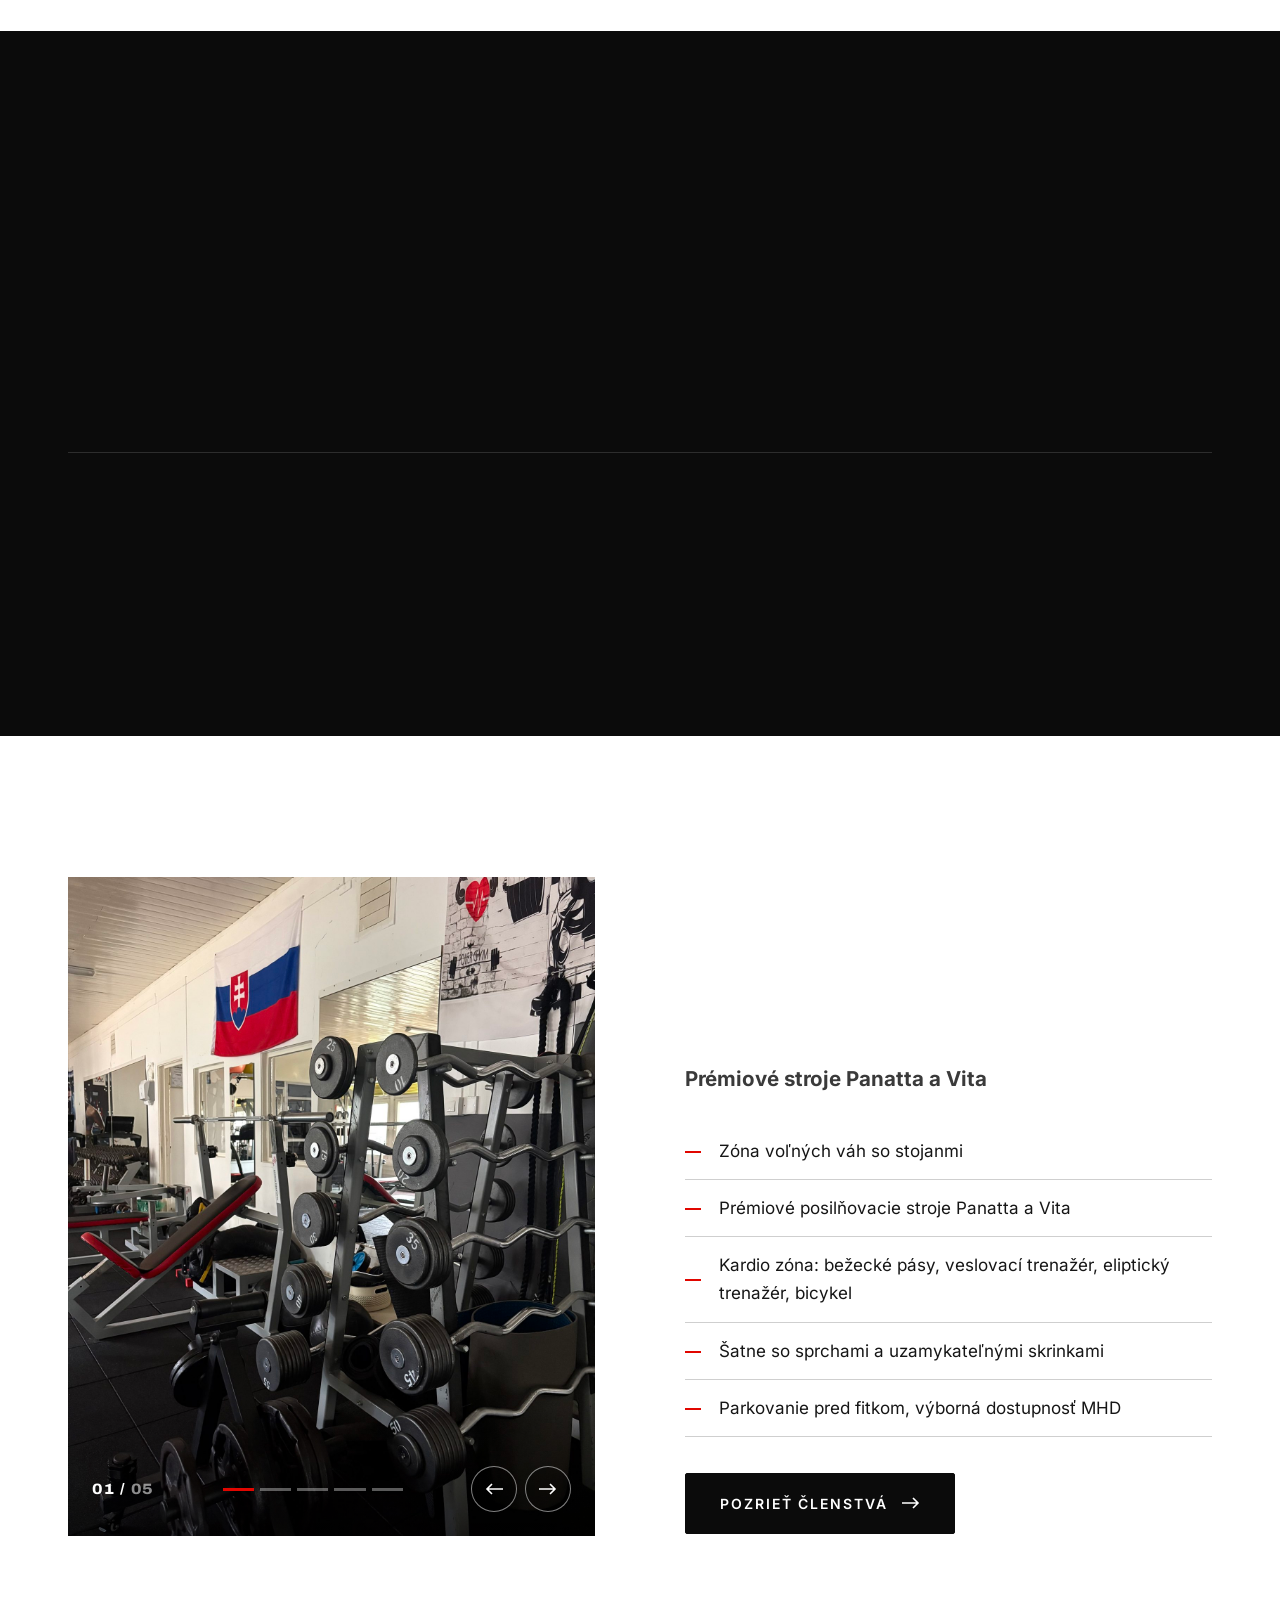
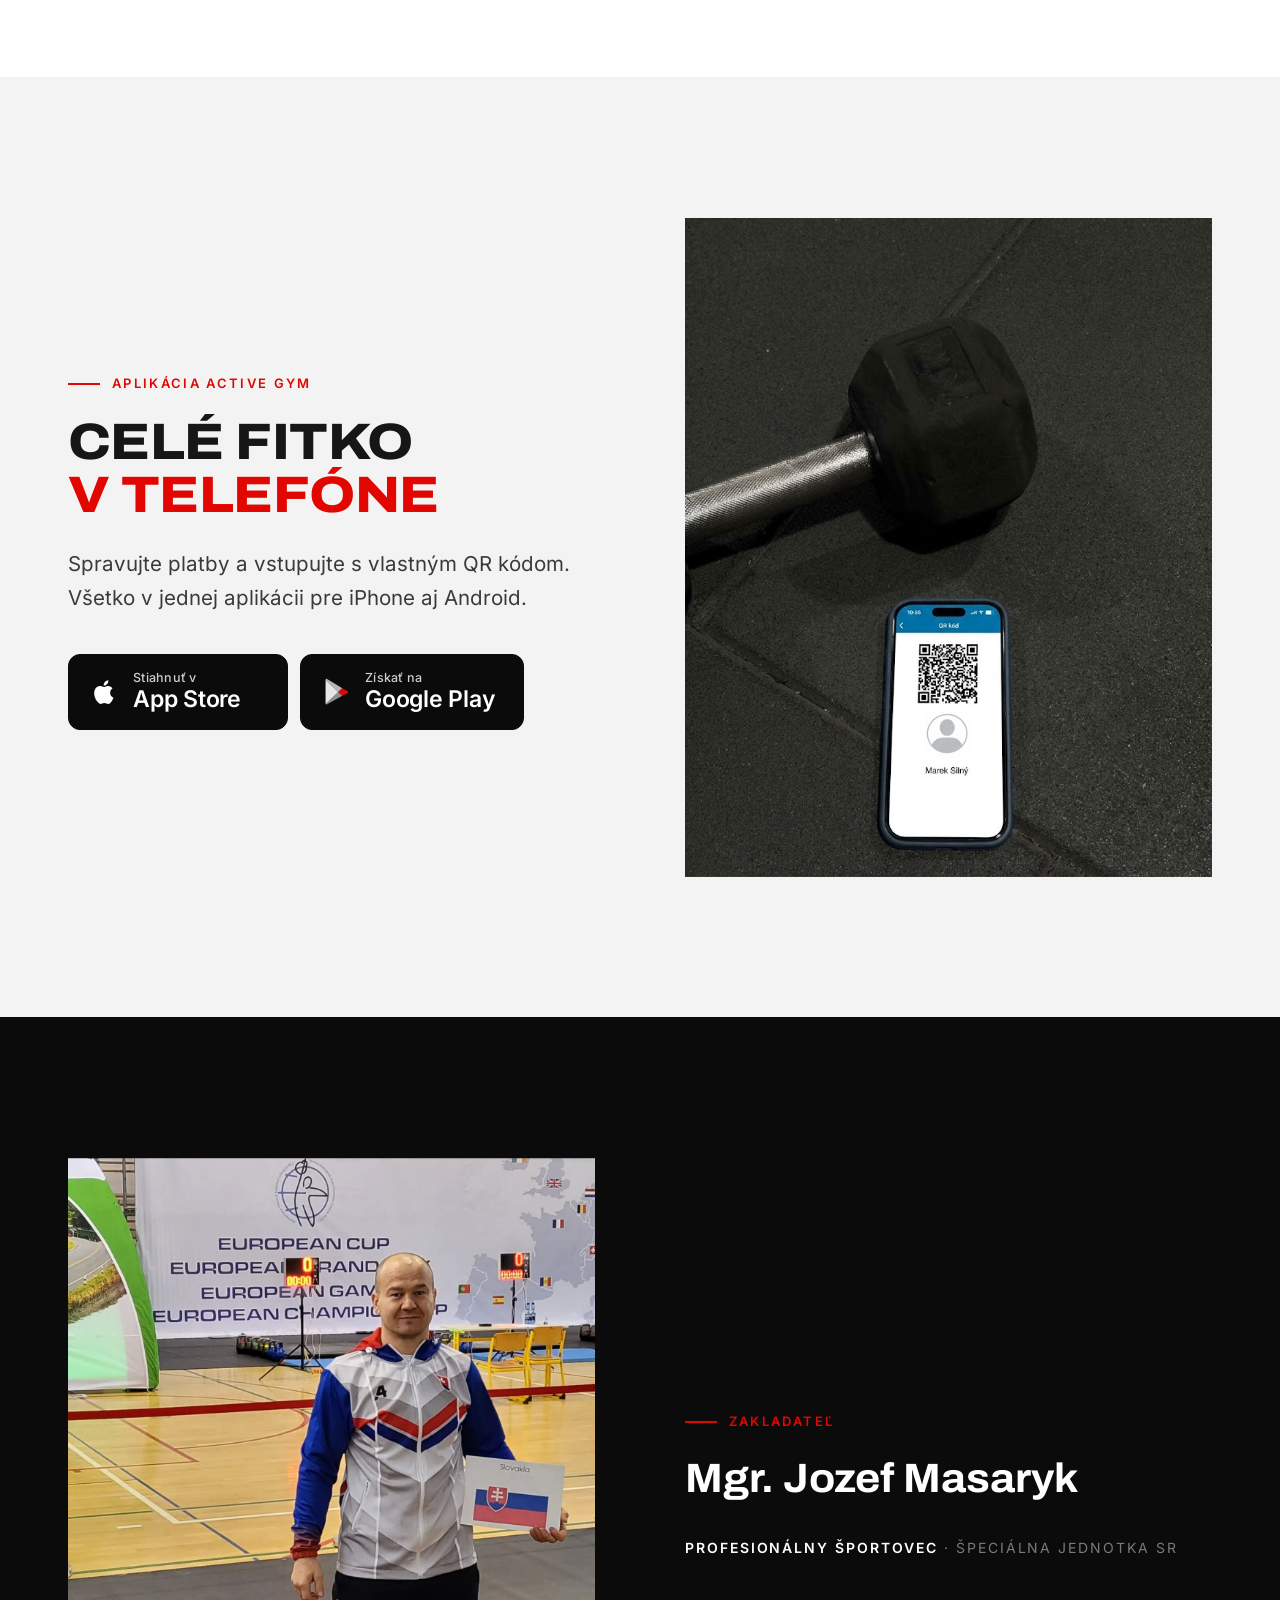
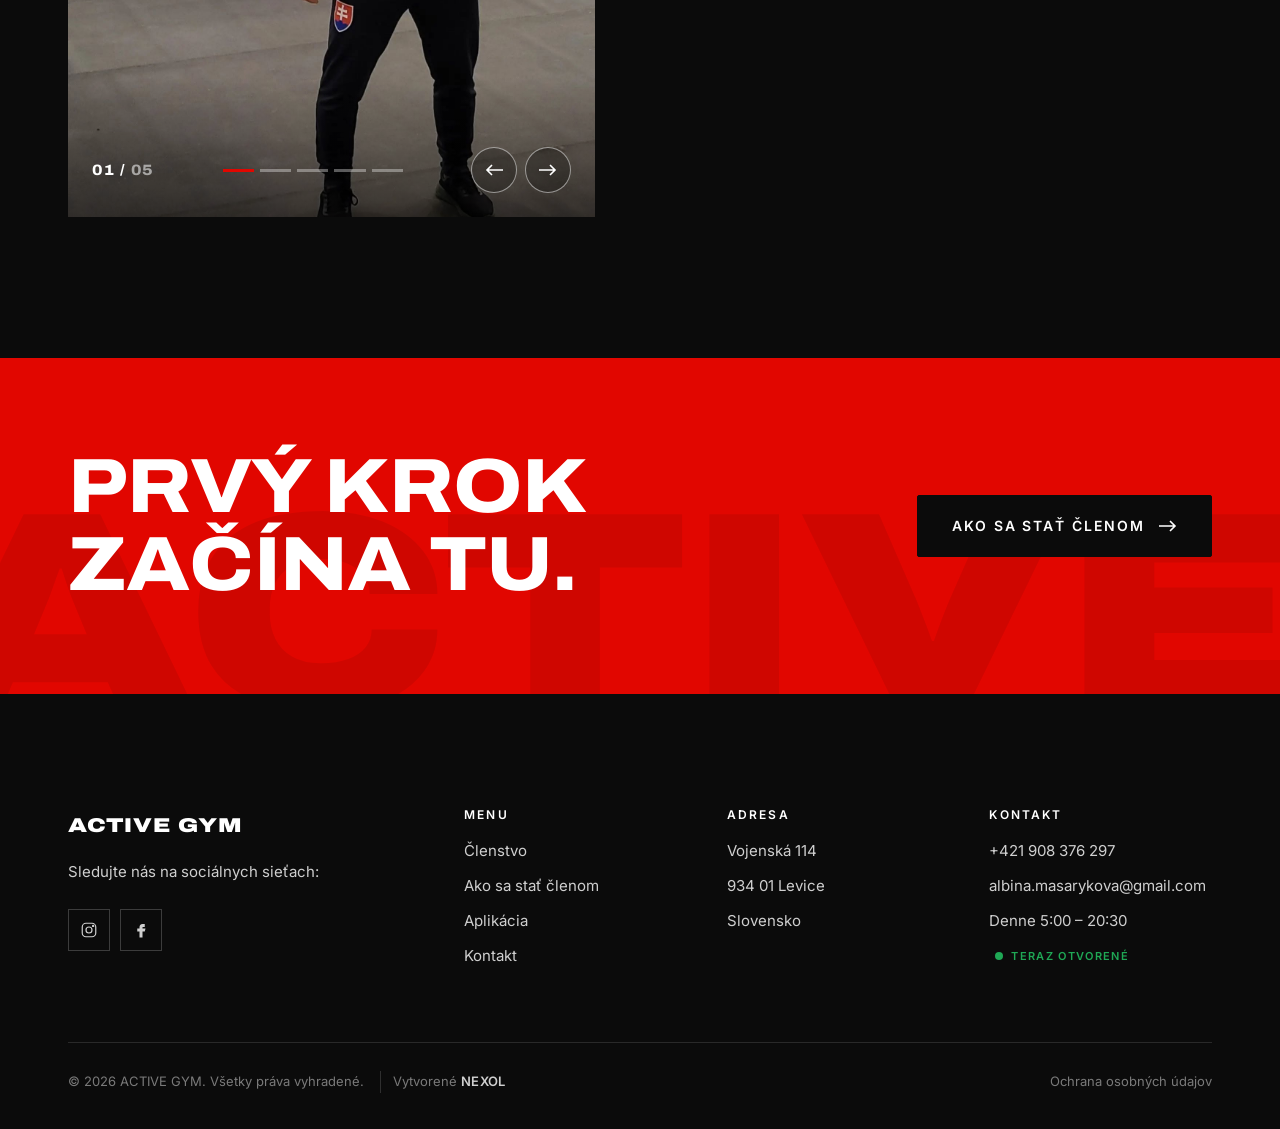
==== commit a23aa44e: "Link footer credit to nexol.sk" ====
--- a/index.html
+++ b/index.html
@@ -398,7 +398,7 @@
         </div>
       </div>
       <div class="footer-bottom">
-        <span>© <span data-year>2026</span> ACTIVE GYM. Všetky práva vyhradené. <span class="footer-credit">Vytvoril <strong>NEXSOL s. r. o.</strong></span></span>
+        <span>© <span data-year>2026</span> ACTIVE GYM. Všetky práva vyhradené. <span class="footer-credit">Vytvorené <a href="https://nexol.sk" target="_blank" rel="noopener"><strong>NEXOL</strong></a></span></span>
         <span><a href="ochrana-osobnych-udajov.html">Ochrana osobných údajov</a></span>
       </div>
     </div>
--- a/css/style.css
+++ b/css/style.css
@@ -1899,6 +1899,8 @@
     font-weight: 600;
     letter-spacing: 0.02em;
   }
+  .footer-credit a strong { transition: color 0.4s var(--ease); }
+  .footer-credit a:hover strong { color: var(--red); }
   @media (max-width: 560px) {
     .footer-credit {
       display: block;
